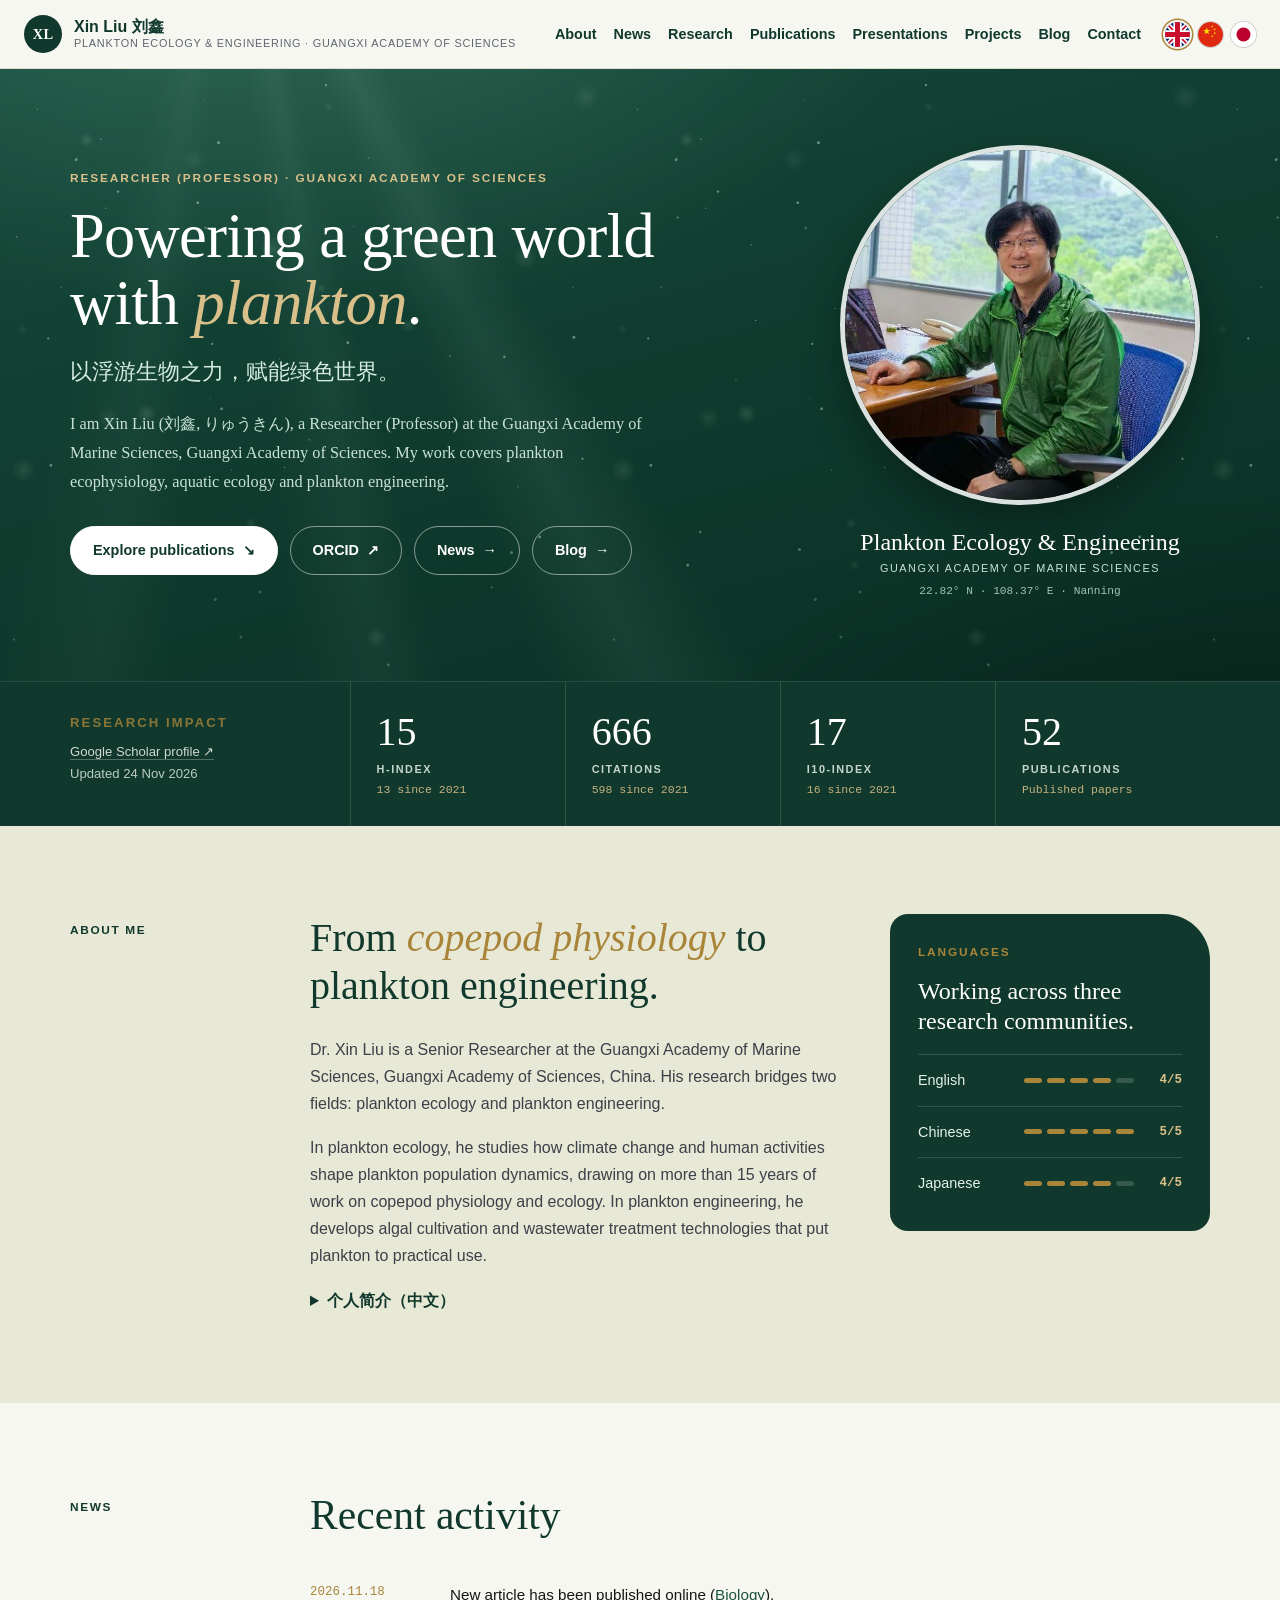
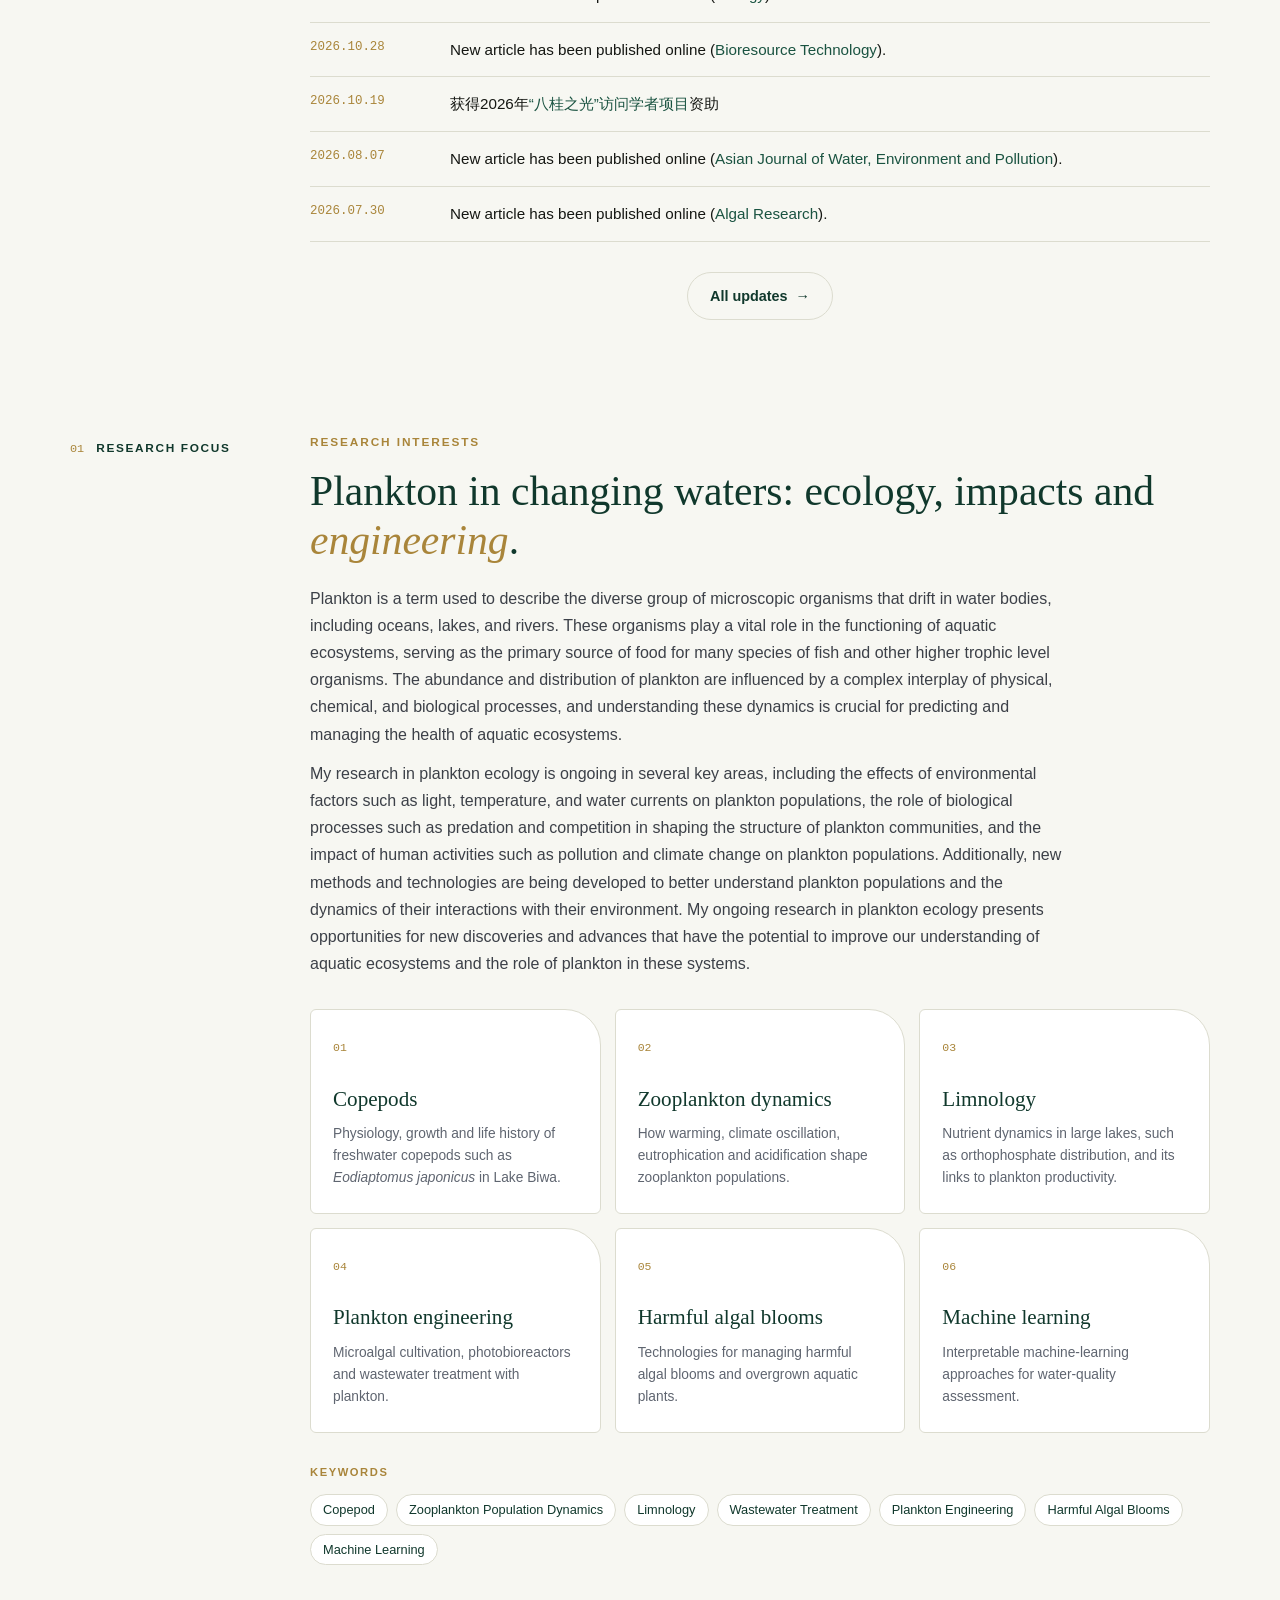
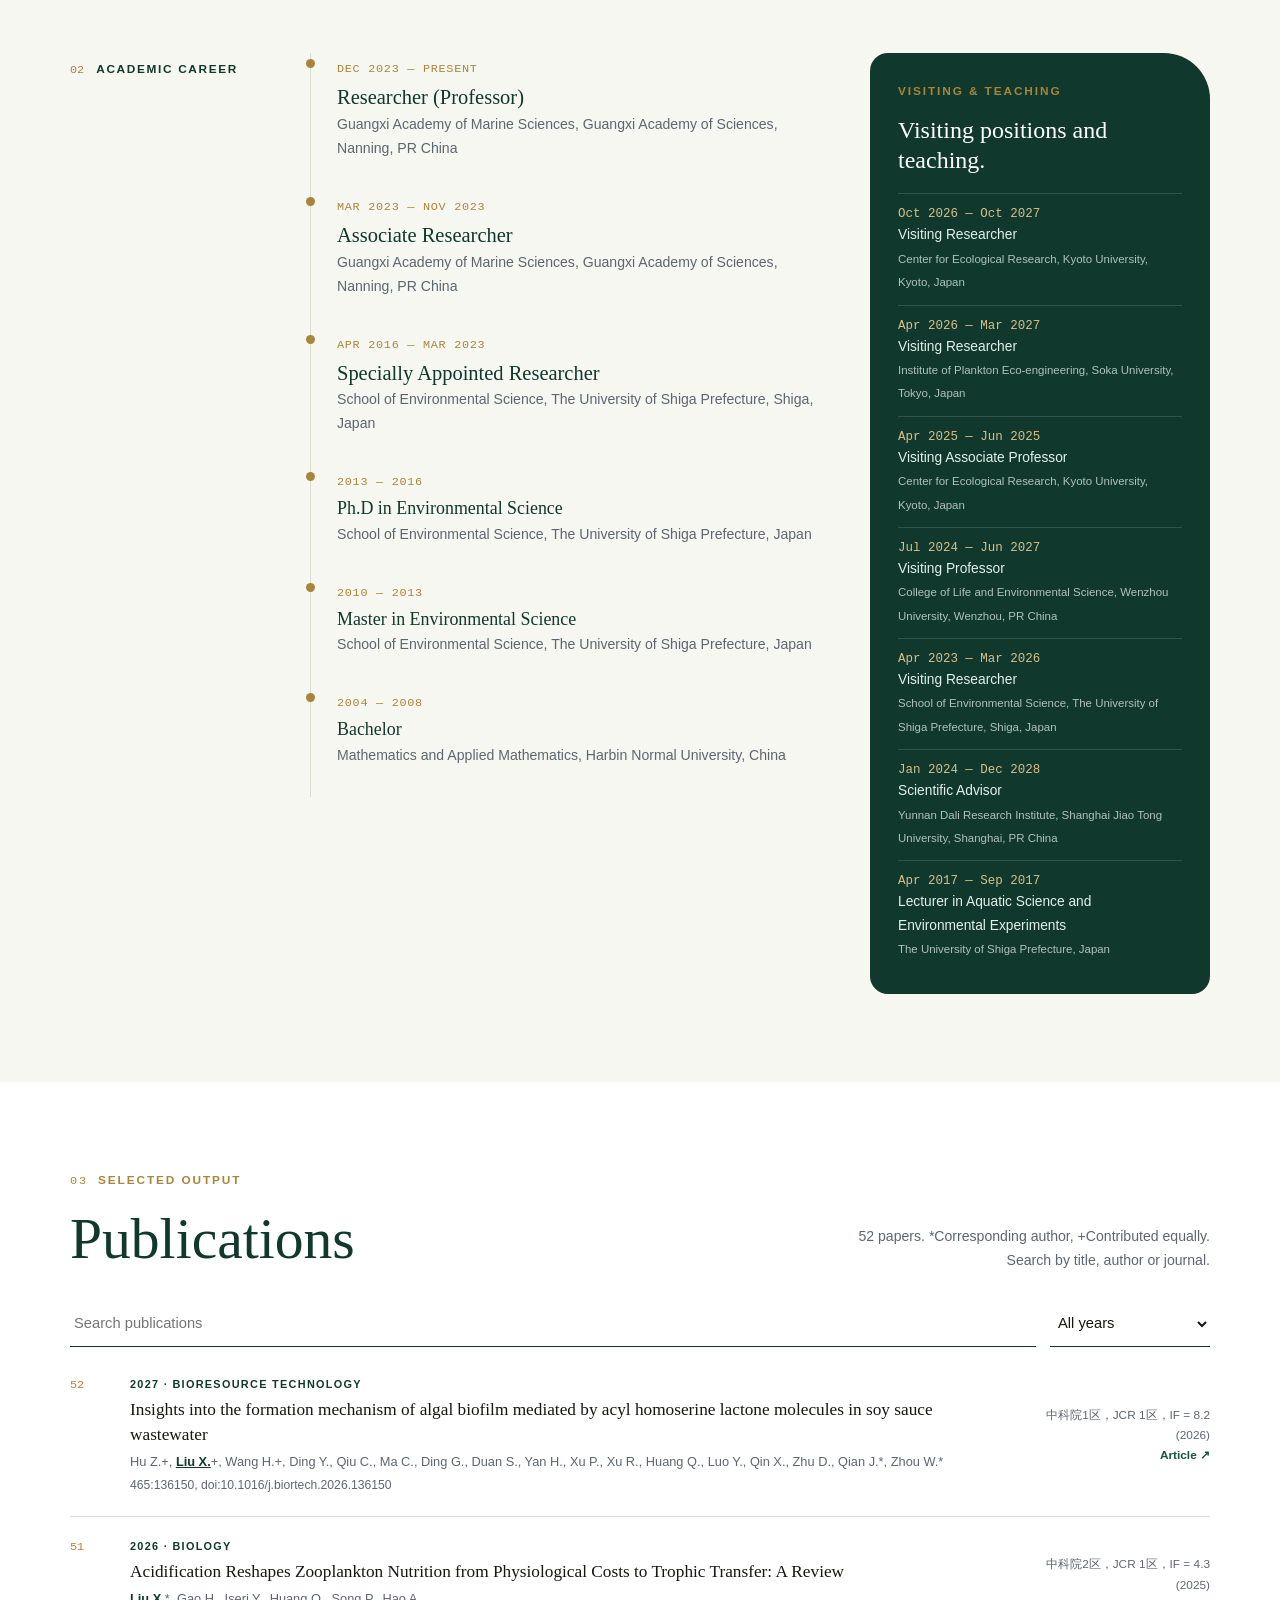
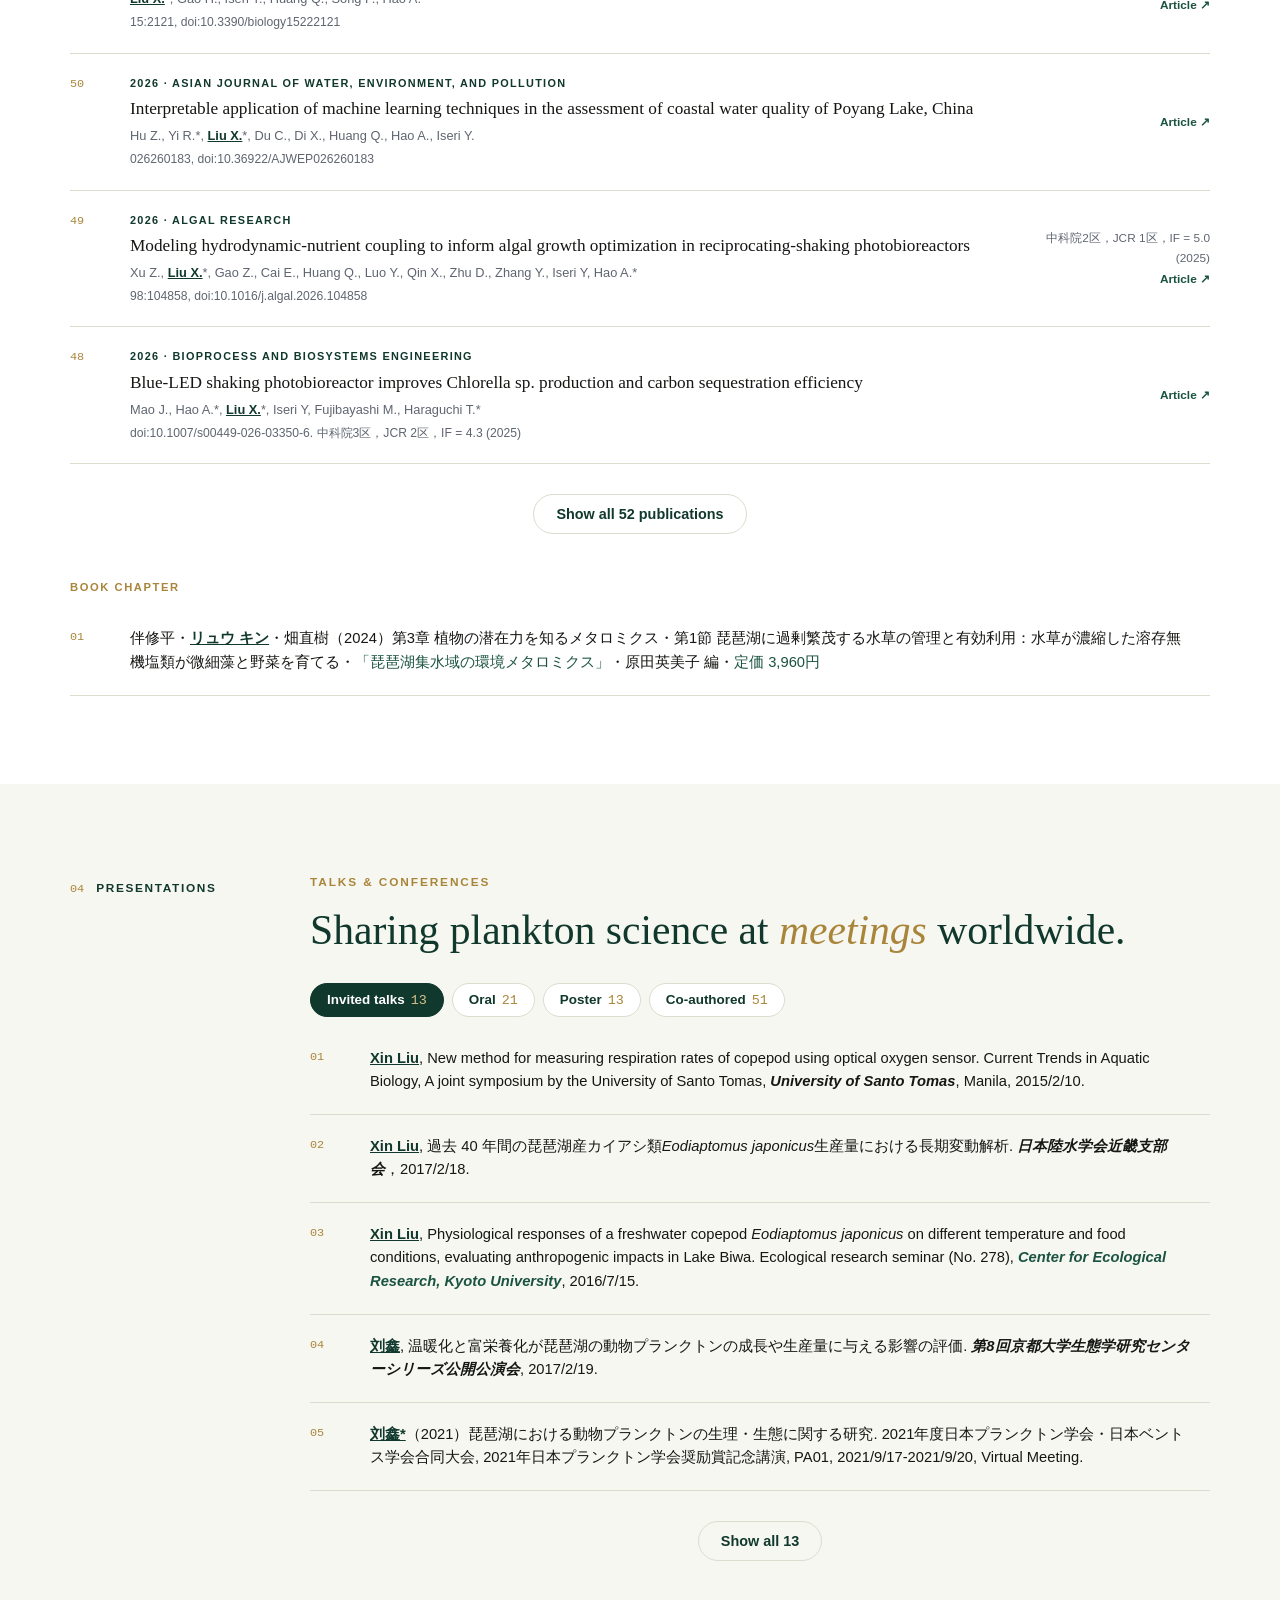
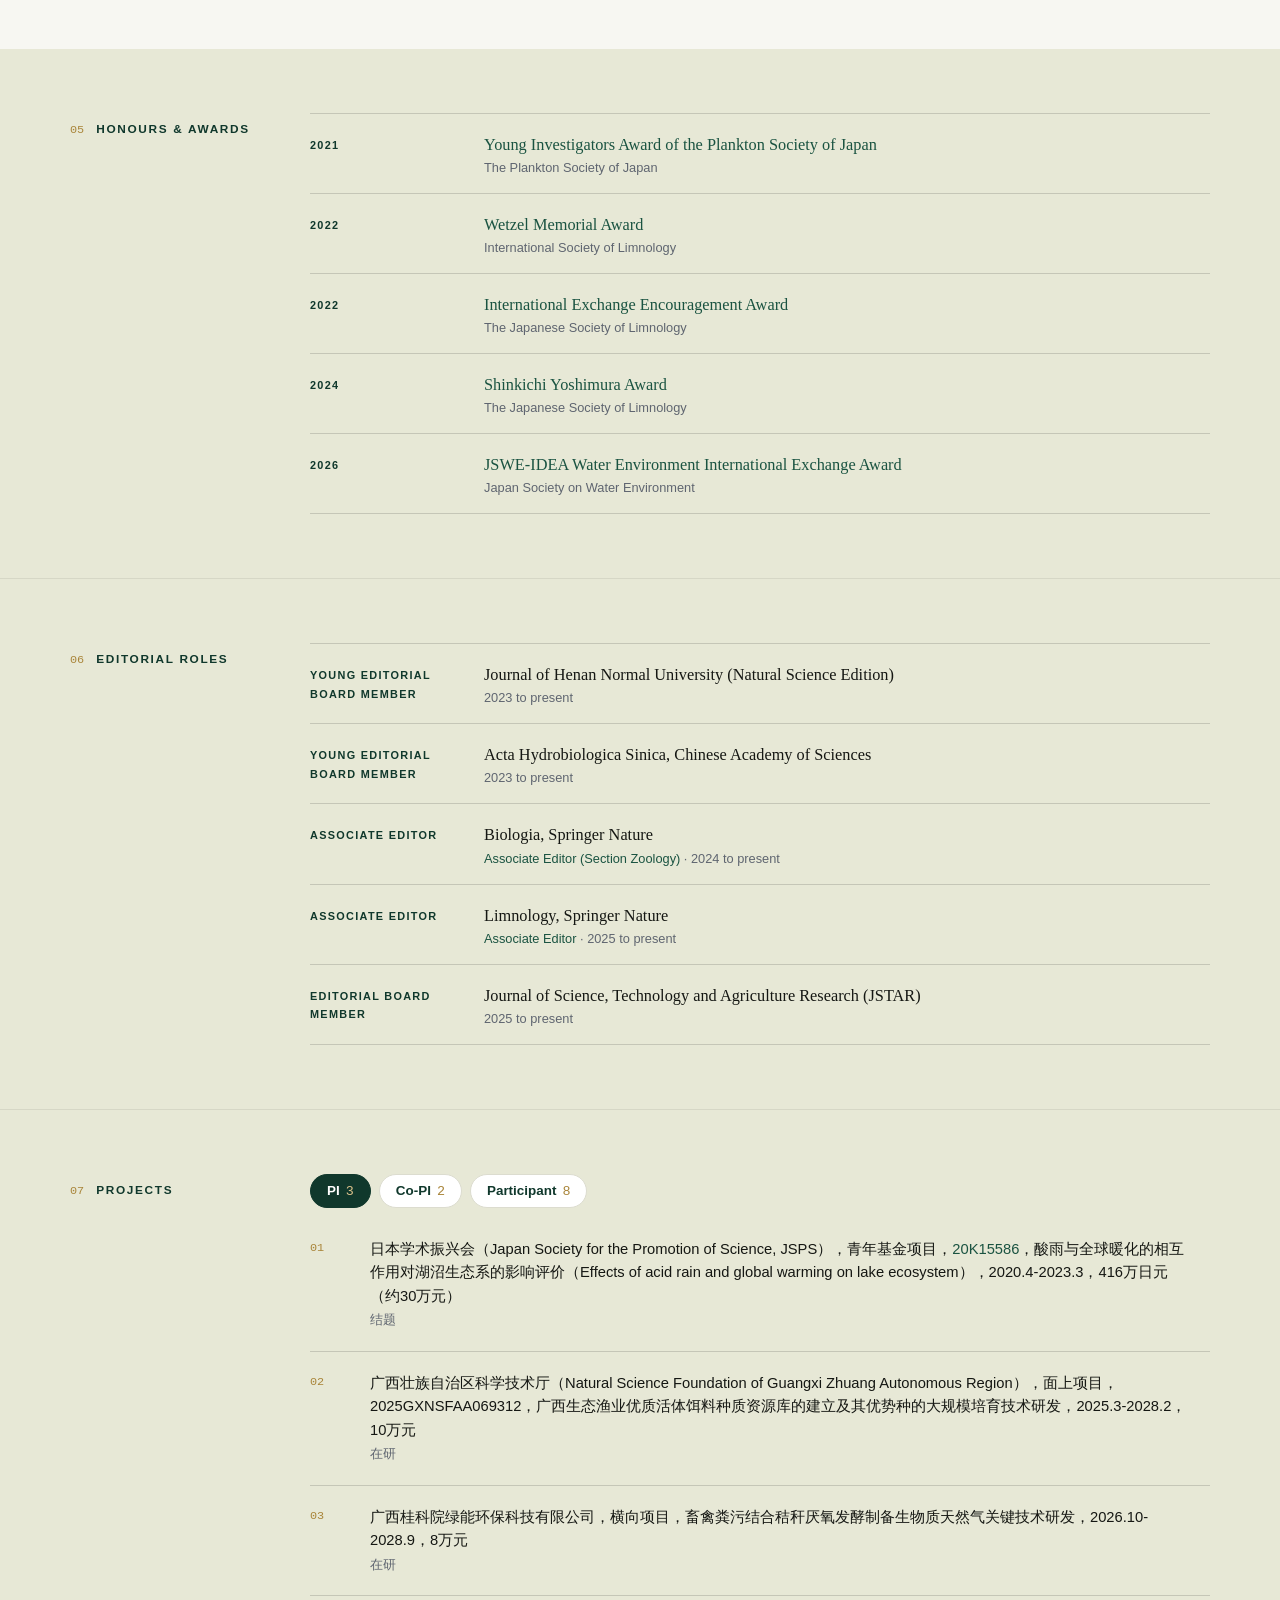
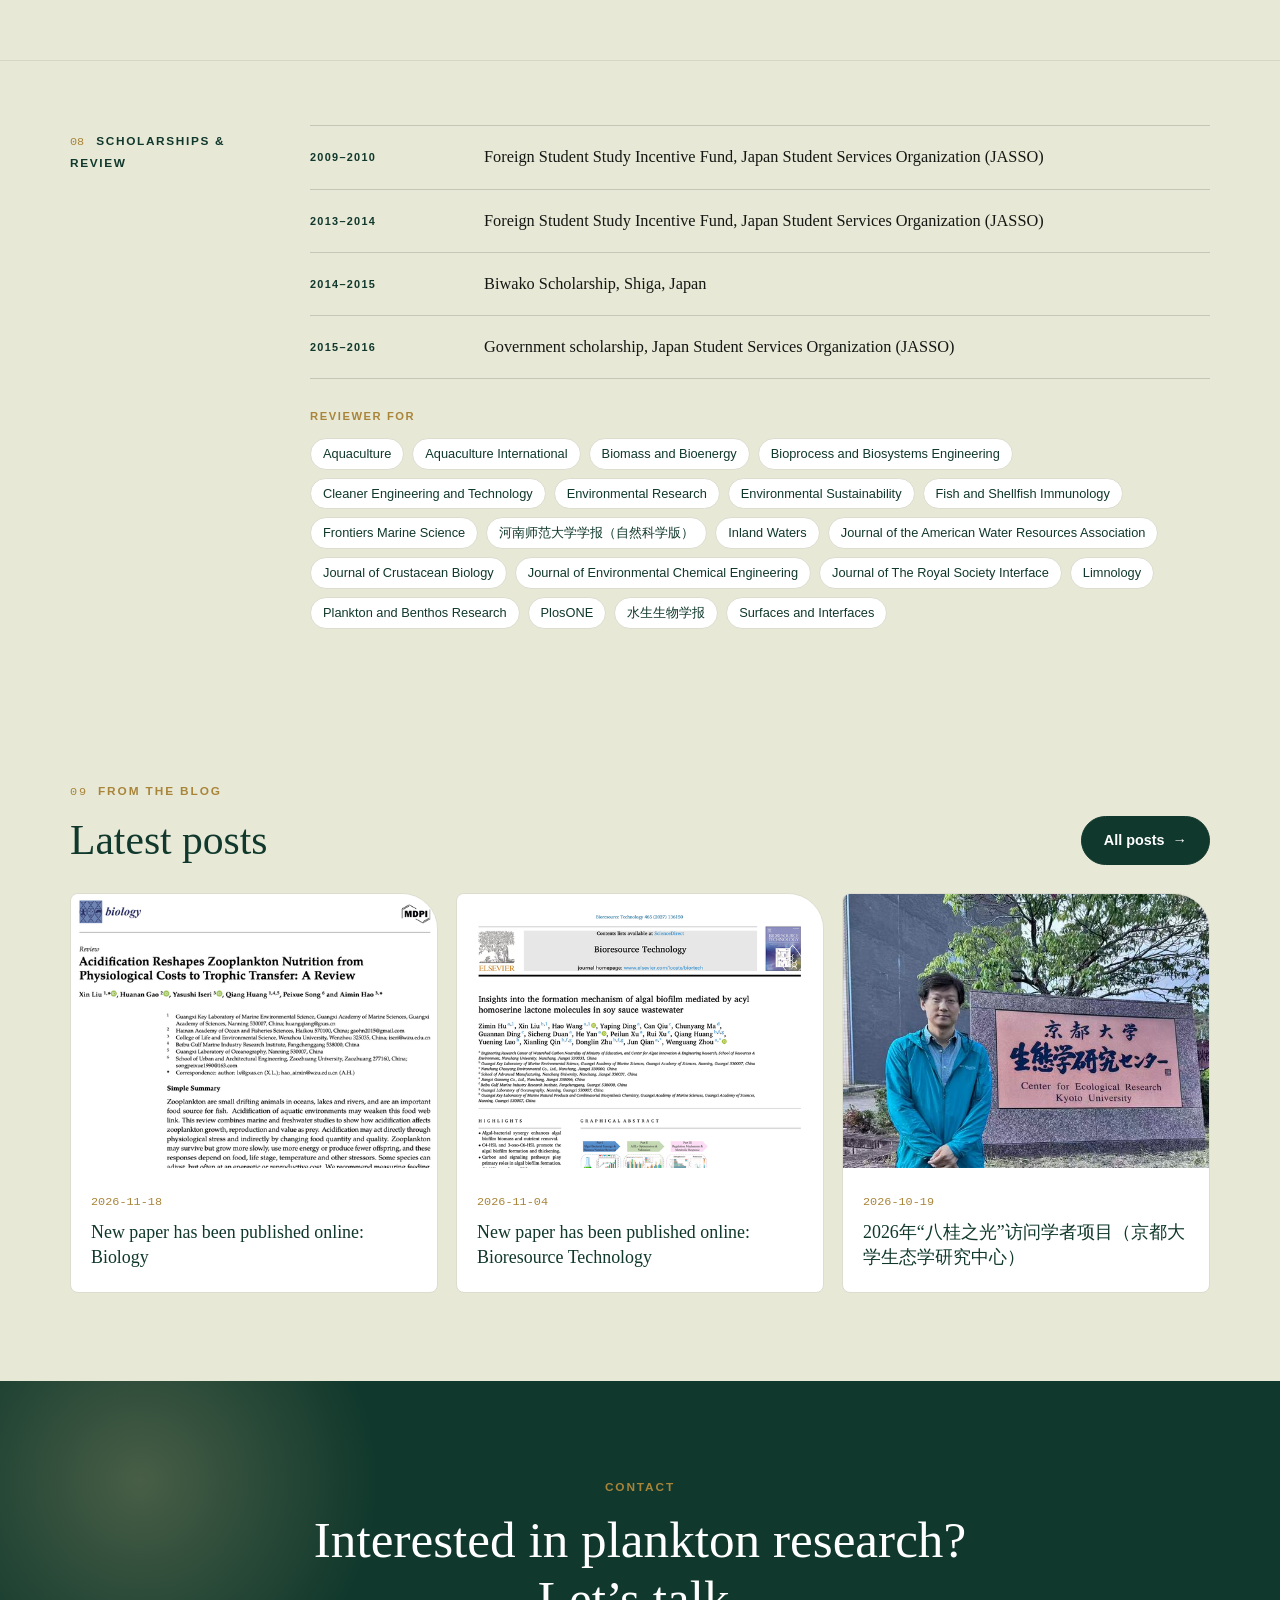
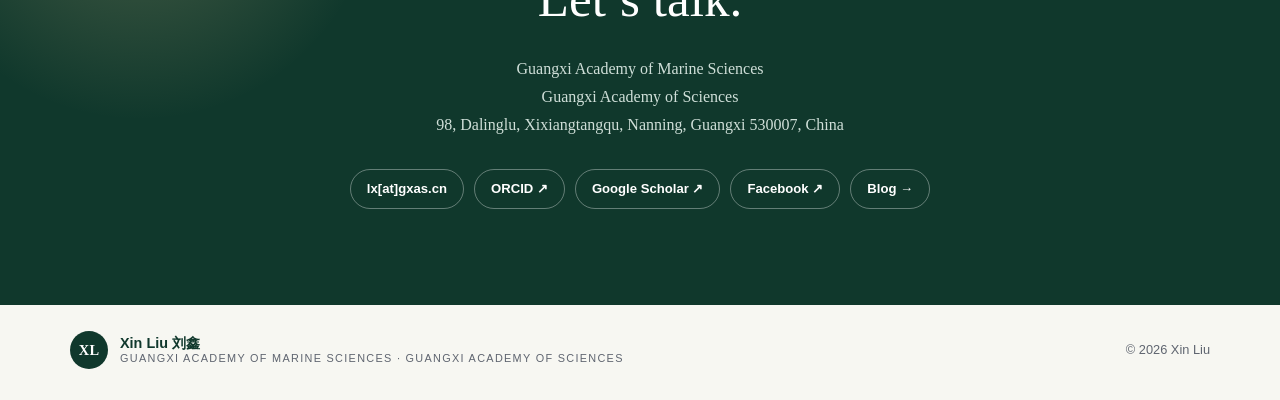
==== index.html @ 7f58c0bb "Chinese: 浮游生物生态与工程" ====
<!DOCTYPE html>

<html lang="en">
<head>
<meta charset="utf-8"/>
<meta content="width=device-width, initial-scale=1" name="viewport"/>
<title>Xin Liu 刘鑫 · Plankton Ecology &amp; Engineering</title>
<meta content="Xin Liu (刘鑫) — plankton ecology and engineering, Guangxi Academy of Marine Sciences, Guangxi Academy of Sciences." name="description"/>
<link href="assets/favicon.svg" rel="icon" type="image/svg+xml"/>
<link href="assets/style.css?v=i19" rel="stylesheet"/>
</head>
<body data-page="home">
<header class="site-header">
<div class="wrap bar">
<a class="brand" href="#top">
<span class="mono-badge">XL</span>
<span class="brand-text"><span class="brand-name">Xin Liu 刘鑫</span><span class="brand-sub" data-i18n="brand.sub">Plankton Ecology &amp; Engineering · Guangxi Academy of Sciences</span></span>
</a>
<button aria-controls="site-nav" aria-expanded="false" class="nav-toggle" data-i18n="ui.menu" type="button">Menu</button>
<nav aria-label="Main" class="site-nav" id="site-nav">
<a data-i18n="nav.about" href="#about">About</a>
<a data-i18n="nav.news" href="news.html">News</a>
<a data-i18n="nav.research" href="#research">Research</a>
<a data-i18n="nav.publications" href="#publications">Publications</a>
<a data-i18n="nav.presentations" href="#talks">Presentations</a>
<a data-i18n="nav.projects" href="#projects">Projects</a>
<a data-i18n="nav.blog" href="blog.html">Blog</a>
<a data-i18n="nav.contact" href="#contact">Contact</a>
</nav><div aria-label="Language" class="lang-switch" role="group"><button aria-label="English" aria-pressed="true" data-lang="en" title="English" type="button"><svg aria-hidden="true" focusable="false" viewbox="0 0 60 60"><rect fill="#012169" height="60" width="60"></rect><path d="M0 0L60 60M60 0L0 60" stroke="#fff" stroke-width="12"></path><path d="M0 0L60 60M60 0L0 60" stroke="#C8102E" stroke-width="4"></path><path d="M30 0V60M0 30H60" stroke="#fff" stroke-width="20"></path><path d="M30 0V60M0 30H60" stroke="#C8102E" stroke-width="12"></path></svg></button><button aria-label="中文" aria-pressed="false" data-lang="zh" title="中文" type="button"><svg aria-hidden="true" focusable="false" viewbox="0 0 30 30"><rect fill="#DE2910" height="30" width="30"></rect><g fill="#FFDE00"><polygon points="10.50,6.40 11.53,9.58 14.87,9.58 12.17,11.54 13.20,14.72 10.50,12.76 7.80,14.72 8.83,11.54 6.13,9.58 9.47,9.58"></polygon><polygon points="15.78,6.53 16.39,5.55 15.64,4.66 16.77,4.93 17.38,3.95 17.47,5.11 18.60,5.38 17.52,5.82 17.61,6.98 16.85,6.09"></polygon><polygon points="18.43,9.33 19.44,8.75 19.20,7.61 20.07,8.39 21.07,7.81 20.60,8.87 21.46,9.65 20.30,9.53 19.83,10.59 19.59,9.45"></polygon><polygon points="18.45,13.09 19.61,13.03 19.91,11.90 20.33,12.99 21.49,12.92 20.59,13.66 21.01,14.74 20.03,14.11 19.13,14.85 19.43,13.72"></polygon><polygon points="15.82,15.91 16.88,16.40 17.67,15.55 17.53,16.70 18.59,17.19 17.45,17.41 17.31,18.57 16.74,17.56 15.60,17.78 16.39,16.93"></polygon></g></svg></button><button aria-label="日本語" aria-pressed="false" data-lang="ja" title="日本語" type="button"><svg aria-hidden="true" focusable="false" viewbox="0 0 30 30"><rect fill="#fff" height="30" width="30"></rect><circle cx="15" cy="15" fill="#BC002D" r="8.4"></circle></svg></button></div>
</div>
</header>
<main>
<section class="hero" id="top">
<div class="wrap hero-grid">
<div>
<p class="eyebrow" data-i18n="hero.eyebrow">Researcher (Professor) · Guangxi Academy of Sciences</p>
<h1 data-i18n="hero.title">Powering a green world with <span class="hl">plankton</span>.</h1>
<p class="motto-zh" data-i18n="hero.motto">以浮游生物之力，赋能绿色世界。</p>
<p class="lead" data-i18n="hero.lead">I am Xin Liu (刘鑫, りゅうきん), a Researcher (Professor) at the Guangxi Academy of Marine Sciences, Guangxi Academy of Sciences. My work covers plankton ecophysiology, aquatic ecology and plankton engineering.</p>
<div class="actions">
<a class="btn" data-i18n="hero.btnPubs" href="#publications">Explore publications <span aria-hidden="true">↘</span></a>
<a class="btn btn-ghost" href="https://orcid.org/0000-0002-6660-4486" rel="noopener" target="_blank">ORCID <span aria-hidden="true">↗</span></a>
<a class="btn btn-ghost" data-i18n="hero.btnNews" href="news.html">News <span aria-hidden="true">→</span></a>
<a class="btn btn-ghost" data-i18n="hero.btnBlog" href="blog.html">Blog <span aria-hidden="true">→</span></a>
</div>
</div>
<figure class="portrait-wrap">
<img alt="Xin Liu" class="portrait" src="assets/img/portrait-2026.jpg"/>
<figcaption class="portrait-cap">
<span class="field" data-i18n="cap.field">Plankton Ecology &amp; Engineering</span>
<span class="org" data-i18n="cap.org">Guangxi Academy of Marine Sciences</span>
<span class="coords" data-i18n="cap.coords">22.82° N · 108.37° E · Nanning</span>
</figcaption>
</figure>
</div>
</section>
<section aria-label="Research impact" class="metrics">
<div class="wrap">
<div class="m-label"><p class="eyebrow" data-i18n="impact.label">Research impact</p><p><a data-i18n="impact.profile" href="https://scholar.google.com/citations?user=rmsd73IAAAAJ&amp;hl=en" rel="noopener" target="_blank">Google Scholar profile ↗</a><br/><span data-scholar="updated">Updated 24 Nov 2026</span></p></div>
<div class="m"><span class="num" data-scholar="h_index">15</span><span class="cap" data-i18n="impact.cap1">h-index</span><span class="since" data-scholar="h_index_since">13 since 2021</span></div>
<div class="m"><span class="num" data-scholar="citations">666</span><span class="cap" data-i18n="impact.cap2">Citations</span><span class="since" data-scholar="citations_since">598 since 2021</span></div>
<div class="m"><span class="num" data-scholar="i10_index">17</span><span class="cap" data-i18n="impact.cap3">i10-index</span><span class="since" data-scholar="i10_index_since">16 since 2021</span></div>
<div class="m"><span class="num">52</span><span class="cap" data-i18n="impact.cap4">Publications</span><span class="since" data-i18n="impact.pubsNote">Published papers</span></div>
</div>
</section>
<section class="section band" id="about">
<div class="wrap sec-grid">
<p class="sec-label" data-i18n="about.label">About me</p>
<div class="about-grid">
<div class="about-text">
<h2 data-i18n="about.title">From <span class="hl">copepod physiology</span> to plankton engineering.</h2>
<p data-i18n="about.bio1">Dr. Xin Liu is a Senior Researcher at the Guangxi Academy of Marine Sciences, Guangxi Academy of Sciences, China. His research bridges two fields: plankton ecology and plankton engineering.</p><p data-i18n="about.bio2">In plankton ecology, he studies how climate change and human activities shape plankton population dynamics, drawing on more than 15 years of work on copepod physiology and ecology. In plankton engineering, he develops algal cultivation and wastewater treatment technologies that put plankton to practical use.</p>
<details><summary data-i18n="about.more">个人简介（中文）</summary><div data-i18n="about.moreText"><p>刘鑫，博士（环境科学），广西科学院广西海洋科学院（广西红树林研究中心）研究员，温州大学客座教授，京都大学生态学研究中心访问学者，广西“八桂之光”学者（2026），中国科学院《水生生物学报》青年编委，《河南师范大学学报（自然科学版）》青年编委，Biologia编委，Limnology编委，日本水环境学会海外会员，日本文部省留学生奖励费获得者（国家级），日本文部省国费奖学金获得者（国家级），日本琵琶湖奖学金获得者（省级），日本滋贺华侨华人总会理事、驻广西首席代表。日本浮游生物学会青年学者贡献奖（Young Investigators Award of the Plankton Society of Japan）获得者（2021，首次授予外籍会员），日本陆水学会吉村奖（Shinkichi Yoshimura Award, The Japanese Society of Limnology）获得者（2024，首次授予中国籍会员），国际淡水学会（SIL）Wetzel Memorial Award获得者（2022），日本陆水学会国际交流奖励赏获得者（2022）。主要从事浮游生物生态生理、水生态学及浮游生物工学等研究。主持承担国内外的国家级和省级科研项目，包括日本学术振兴会（JSPS）青年基金项目（国家级），JSPS基础研究B子课题（国家级），海南省科学技术厅中日合作项目子课题（省级），广西科技厅面上项目等。日本科学技术振兴机构（JST）与日本国际协力机构（JICA）海外支援项目（SATREPS-EARTH）核心专家。</p></div></details>
</div>
<div class="about-side"><aside class="navy-card lang-card"><p class="eyebrow" data-i18n="lang.eyebrow">Languages</p><h3 data-i18n="lang.title">Working across three research communities.</h3><ul class="lv-list"><li><span data-i18n="lang.en">English</span><span aria-label="4 of 5" class="lv" role="img"><i class="on"></i><i class="on"></i><i class="on"></i><i class="on"></i><i></i></span><span class="score">4/5</span></li><li><span data-i18n="lang.zh">Chinese</span><span aria-label="5 of 5" class="lv" role="img"><i class="on"></i><i class="on"></i><i class="on"></i><i class="on"></i><i class="on"></i></span><span class="score">5/5</span></li><li><span data-i18n="lang.ja">Japanese</span><span aria-label="4 of 5" class="lv" role="img"><i class="on"></i><i class="on"></i><i class="on"></i><i class="on"></i><i></i></span><span class="score">4/5</span></li></ul></aside></div>
</div>
</div>
</section>
<section class="section" id="news">
<div class="wrap sec-grid">
<p class="sec-label" data-i18n="news.label">News</p>
<div>
<h2 class="sec-title" data-i18n="news.title">Recent activity</h2>
<ul class="news" id="news-list">
<li><time>2026.11.18</time><span>New article has been published online (<a href="https://www.mdpi.com/2079-7737/15/22/2121" rel="noopener" target="_blank">Biology</a>).</span></li>
<li><time>2026.10.28</time><span>New article has been published online (<a href="https://www.sciencedirect.com/science/article/abs/pii/S0960852426022327?via%3Dihub" rel="noopener" target="_blank">Bioresource Technology</a>).</span></li>
<li><time>2026.10.19</time><span>获得2026年<a href="blog.html#20268273694">“八桂之光”访问学者项目</a>资助</span></li>
<li><time>2026.08.07</time><span>New article has been published online (<a href="https://www.accscience.com/journal/AJWEP/articles/online_first/8419" rel="noopener" target="_blank">Asian Journal of Water, Environment and Pollution</a>).</span></li>
<li><time>2026.07.30</time><span>New article has been published online (<a href="https://www.sciencedirect.com/science/article/abs/pii/S2211926426003437?via%3Dihub" rel="noopener" target="_blank">Algal Research</a>).</span></li>


















































</ul>
<div class="more"><a class="btn btn-ghost" data-i18n="newst.all" href="news.html" rel="noopener" target="_blank">All updates <span aria-hidden="true">→</span></a></div>
</div>
</div>
</section>
<section class="section" id="research">
<div class="wrap sec-grid">
<p class="sec-label" data-i18n="research.label"><span class="n">01</span>Research focus</p>
<div>
<p class="eyebrow" data-i18n="research.eyebrow">Research interests</p>
<h2 class="sec-title" data-i18n="research.title">Plankton in changing waters: ecology, impacts and <span class="hl">engineering</span>.</h2>
<div class="sec-intro" data-i18n="research.intro"><p>Plankton is a term used to describe the diverse group of microscopic organisms that drift in water bodies, including oceans, lakes, and rivers. These organisms play a vital role in the functioning of aquatic ecosystems, serving as the primary source of food for many species of fish and other higher trophic level organisms. The abundance and distribution of plankton are influenced by a complex interplay of physical, chemical, and biological processes, and understanding these dynamics is crucial for predicting and managing the health of aquatic ecosystems.</p><p>My research in plankton ecology is ongoing in several key areas, including the effects of environmental factors such as light, temperature, and water currents on plankton populations, the role of biological processes such as predation and competition in shaping the structure of plankton communities, and the impact of human activities such as pollution and climate change on plankton populations. Additionally, new methods and technologies are being developed to better understand plankton populations and the dynamics of their interactions with their environment. My ongoing research in plankton ecology presents opportunities for new discoveries and advances that have the potential to improve our understanding of aquatic ecosystems and the role of plankton in these systems.</p></div>
<div class="cards">
<article class="rcard"><span class="k">01</span><h3 data-i18n="rc.1.t">Copepods</h3><p data-i18n="rc.1.d">Physiology, growth and life history of freshwater copepods such as <em>Eodiaptomus japonicus</em> in Lake Biwa.</p></article>
<article class="rcard"><span class="k">02</span><h3 data-i18n="rc.2.t">Zooplankton dynamics</h3><p data-i18n="rc.2.d">How warming, climate oscillation, eutrophication and acidification shape zooplankton populations.</p></article>
<article class="rcard"><span class="k">03</span><h3 data-i18n="rc.3.t">Limnology</h3><p data-i18n="rc.3.d">Nutrient dynamics in large lakes, such as orthophosphate distribution, and its links to plankton productivity.</p></article>
<article class="rcard"><span class="k">04</span><h3 data-i18n="rc.4.t">Plankton engineering</h3><p data-i18n="rc.4.d">Microalgal cultivation, photobioreactors and wastewater treatment with plankton.</p></article>
<article class="rcard"><span class="k">05</span><h3 data-i18n="rc.5.t">Harmful algal blooms</h3><p data-i18n="rc.5.d">Technologies for managing harmful algal blooms and overgrown aquatic plants.</p></article>
<article class="rcard"><span class="k">06</span><h3 data-i18n="rc.6.t">Machine learning</h3><p data-i18n="rc.6.d">Interpretable machine-learning approaches for water-quality assessment.</p></article>
</div>
<p class="sub-label kw-label" data-i18n="research.keywords">Keywords</p><ul class="chips chips-kw"><li data-i18n="kw.1">Copepod</li><li data-i18n="kw.2">Zooplankton Population Dynamics</li><li data-i18n="kw.3">Limnology</li><li data-i18n="kw.4">Wastewater Treatment</li><li data-i18n="kw.5">Plankton Engineering</li><li data-i18n="kw.6">Harmful Algal Blooms</li><li data-i18n="kw.7">Machine Learning</li></ul>
</div>
</div>
</section>
<section class="section" id="career" style="padding-top:0">
<div class="wrap sec-grid">
<p class="sec-label" data-i18n="career.label"><span class="n">02</span>Academic career</p>
<div class="career-grid">
<ol class="timeline"><li><span class="when" data-i18n="tl.1.when">Dec 2023 — present</span><h3 data-i18n="tl.1.role">Researcher (Professor)</h3><p data-i18n="tl.1.org">Guangxi Academy of Marine Sciences, Guangxi Academy of Sciences, Nanning, PR China</p></li><li><span class="when" data-i18n="tl.2.when">Mar 2023 — Nov 2023</span><h3 data-i18n="tl.2.role">Associate Researcher</h3><p data-i18n="tl.2.org">Guangxi Academy of Marine Sciences, Guangxi Academy of Sciences, Nanning, PR China</p></li><li><span class="when" data-i18n="tl.3.when">Apr 2016 — Mar 2023</span><h3 data-i18n="tl.3.role">Specially Appointed Researcher</h3><p data-i18n="tl.3.org">School of Environmental Science, The University of Shiga Prefecture, Shiga, Japan</p></li><li class="edu"><span class="when" data-i18n="tl.4.when">2013 — 2016</span><h3 data-i18n="tl.4.role">Ph.D in Environmental Science</h3><p data-i18n="tl.4.org">School of Environmental Science, The University of Shiga Prefecture, Japan</p></li><li class="edu"><span class="when" data-i18n="tl.5.when">2010 — 2013</span><h3 data-i18n="tl.5.role">Master in Environmental Science</h3><p data-i18n="tl.5.org">School of Environmental Science, The University of Shiga Prefecture, Japan</p></li><li class="edu"><span class="when" data-i18n="tl.6.when">2004 — 2008</span><h3 data-i18n="tl.6.role">Bachelor</h3><p data-i18n="tl.6.org">Mathematics and Applied Mathematics, Harbin Normal University, China</p></li></ol>
<aside class="navy-card">
<p class="eyebrow" data-i18n="career.cardEyebrow">Visiting &amp; teaching</p>
<h3 data-i18n="career.cardTitle">Visiting positions and teaching.</h3>
<ul class="stack"><li data-i18n="vis.1"><span class="yr">Oct 2026 — Oct 2027</span>Visiting Researcher<br/><small style="opacity:.75">Center for Ecological Research, Kyoto University, Kyoto, Japan</small></li><li data-i18n="vis.2"><span class="yr">Apr 2026 — Mar 2027</span>Visiting Researcher<br/><small style="opacity:.75">Institute of Plankton Eco-engineering, Soka University, Tokyo, Japan</small></li><li data-i18n="vis.3"><span class="yr">Apr 2025 — Jun 2025</span>Visiting Associate Professor<br/><small style="opacity:.75">Center for Ecological Research, Kyoto University, Kyoto, Japan</small></li><li data-i18n="vis.4"><span class="yr">Jul 2024 — Jun 2027</span>Visiting Professor<br/><small style="opacity:.75">College of Life and Environmental Science, Wenzhou University, Wenzhou, PR China</small></li><li data-i18n="vis.5"><span class="yr">Apr 2023 — Mar 2026</span>Visiting Researcher<br/><small style="opacity:.75">School of Environmental Science, The University of Shiga Prefecture, Shiga, Japan</small></li><li data-i18n="vis.6"><span class="yr">Jan 2024 — Dec 2028</span>Scientific Advisor<br/><small style="opacity:.75">Yunnan Dali Research Institute, Shanghai Jiao Tong University, Shanghai, PR China</small></li><li data-i18n="vis.7"><span class="yr">Apr 2017 — Sep 2017</span>Lecturer in Aquatic Science and Environmental Experiments<br/><small style="opacity:.75">The University of Shiga Prefecture,  Japan</small></li></ul>
</aside>
</div>
</div>
</section>
<section class="section" id="publications" style="background:var(--card)">
<div class="wrap">
<div class="sec-head">
<div><p class="eyebrow" data-i18n="pubs.eyebrow"><span style="font-family:var(--mono);font-weight:400;margin-right:10px">03</span>Selected output</p><h2 class="sec-title" data-i18n="pubs.title" style="font-size:clamp(2.4rem,5vw,3.6rem)">Publications</h2></div>
<p class="pubs-note" data-i18n="pubs.note"><span class="nowrap">52 papers. *Corresponding author, +Contributed equally.</span><br/>Search by title, author or journal.</p>
</div>
<div class="toolbar">
<input aria-label="Search publications" data-i18n-attr="placeholder:pubs.search" data-i18n-attr2="aria-label:pubs.search" id="pub-q" placeholder="Search publications" type="search"/>
<select aria-label="Filter by year" id="pub-year"><option data-i18n="pubs.allYears" value="">All years</option><option>2027</option><option>2026</option><option>2025</option><option>2024</option><option>2023</option><option>2022</option><option>2021</option><option>2020</option><option>2019</option><option>2018</option><option>2017</option><option>2015</option><option>2014</option></select>
</div>
<ol class="rows" id="pub-list">
<li class="row" data-year="2027"><span class="idx">52</span><div><p class="meta">2027 · Bioresource Technology</p><p class="title">Insights into the formation mechanism of algal biofilm mediated by acyl homoserine lactone molecules in soy sauce wastewater</p><p class="authors">Hu Z.+, <u><strong>Liu X.</strong></u>+, Wang H.+, Ding Y., Qiu C., Ma C., Ding G., Duan S., Yan H., Xu P., Xu R., Huang Q., Luo Y., Qin X., Zhu D., Qian J.*, Zhou W.*</p><p class="extra">465:136150, doi:10.1016/j.biortech.2026.136150</p></div><div class="side"><div>中科院1区，JCR 1区，IF = 8.2 (2026)</div><a data-i18n="pubs.article" href="https://www.sciencedirect.com/science/article/abs/pii/S0960852426022327?via%3Dihub" rel="noopener" target="_blank">Article ↗</a></div></li>
<li class="row" data-year="2026"><span class="idx">51</span><div><p class="meta">2026 · Biology</p><p class="title">Acidification Reshapes Zooplankton Nutrition from Physiological Costs to Trophic Transfer: A Review</p><p class="authors"><u><strong>Liu X.</strong></u>*, Gao H., Iseri Y., Huang Q., Song P., Hao A.</p><p class="extra">15:2121, doi:10.3390/biology15222121</p></div><div class="side"><div>中科院2区，JCR 1区，IF = 4.3 (2025)</div><a data-i18n="pubs.article" href="https://www.mdpi.com/2079-7737/15/22/2121" rel="noopener" target="_blank">Article ↗</a></div></li>
<li class="row" data-year="2026"><span class="idx">50</span><div><p class="meta">2026 · Asian Journal of Water, Environment, and Pollution</p><p class="title">Interpretable application of machine learning techniques in the assessment of coastal water quality of Poyang Lake, China</p><p class="authors">Hu Z., Yi R.*, <u><strong>Liu X.</strong></u>*, Du C., Di X., Huang Q., Hao A., Iseri Y.</p><p class="extra">026260183, doi:10.36922/AJWEP026260183</p></div><div class="side"><a data-i18n="pubs.article" href="https://accscience.com/journal/AJWEP/articles/online_first/8419" rel="noopener" target="_blank">Article ↗</a></div></li>
<li class="row" data-year="2026"><span class="idx">49</span><div><p class="meta">2026 · Algal Research</p><p class="title">Modeling hydrodynamic-nutrient coupling to inform algal growth optimization in reciprocating-shaking photobioreactors</p><p class="authors">Xu Z., <u><strong>Liu X.</strong></u>*, Gao Z., Cai E., Huang Q., Luo Y., Qin X., Zhu D., Zhang Y., Iseri Y, Hao A.*</p><p class="extra">98:104858, doi:10.1016/j.algal.2026.104858</p></div><div class="side"><div>中科院2区，JCR 1区，IF = 5.0 (2025)</div><a data-i18n="pubs.article" href="https://www.sciencedirect.com/science/article/abs/pii/S2211926426003437?via%3Dihub" rel="noopener" target="_blank">Article ↗</a></div></li>
<li class="row" data-year="2026"><span class="idx">48</span><div><p class="meta">2026 · Bioprocess and Biosystems Engineering</p><p class="title">Blue-LED shaking photobioreactor improves Chlorella sp. production and carbon sequestration efficiency</p><p class="authors">Mao J., Hao A.*, <u><strong>Liu X.</strong></u>*, Iseri Y, Fujibayashi M., Haraguchi T.*</p><p class="extra">doi:10.1007/s00449-026-03350-6. 中科院3区，JCR 2区，IF = 4.3 (2025)</p></div><div class="side"><a data-i18n="pubs.article" href="https://link.springer.com/article/10.1007/s00449-026-03350-6?utm_source=rct_congratemailt&amp;utm_medium=email&amp;utm_campaign=nonoa_20260512&amp;utm_content=10.1007%2Fs00449-026-03350-6" rel="noopener" target="_blank">Article ↗</a></div></li>
<li class="row" data-year="2026"><span class="idx">47</span><div><p class="meta">2026 · Asian Journal of Water, Environment, and Pollution</p><p class="title">Spatiotemporal Dynamics of Benthic Macrofaunal Assemblages and Environmental Drivers in the Nan’ou River Basin, China</p><p class="authors">Hao A., <u><strong>Liu X.</strong></u>*,  Chen K., Huang Q., Leo Y., Iseri Y., Kobayashi S., Sumi T., Haraguchi T.</p><p class="extra">23:026090050, doi:10.36922/AJWEP026090050</p></div><div class="side"><a data-i18n="pubs.article" href="https://accscience.com/journal/AJWEP/articles/online_first/7927" rel="noopener" target="_blank">Article ↗</a></div></li>
<li class="row" data-year="2026"><span class="idx">46</span><div><p class="meta">2026 · Pollution</p><p class="title">Heavy Metal Pollution and Ecological Risk Assessment of the Soil and Grass from Major Riverside Areas in Megacity Dhaka, Bangladesh</p><p class="authors">Roy A.+, Hossain M. S.+, Sarker P., <u><strong>Liu X.</strong></u>, Ahmed F. F., Shaibur M. R., Uddin M. K.*</p><p class="extra">12:751-768, doi:10.22059/poll.2026.398978.3034</p></div><div class="side"><a data-i18n="pubs.article" href="https://doi.org/10.22059/poll.2026.398978.3034" rel="noopener" target="_blank">Article ↗</a></div></li>
<li class="row" data-year="2026"><span class="idx">45</span><div><p class="meta">2026 · Water</p><p class="title">Impacts of extreme temperature and drought on water quality and phytoplankton biomass in Nanwan Reservoir (China)</p><p class="authors">Wu K., Hu Z., Tian Y.*, <u><strong>Liu X.</strong></u>*, Ju C., Su C., Ma Y., Gao H., Zhao L., Guo X.</p><p class="extra">8:411, doi:10.3390/w18030411</p></div><div class="side"><a data-i18n="pubs.article" href="https://www.mdpi.com/2073-4441/18/3/411" rel="noopener" target="_blank">Article ↗</a></div></li>
<li class="row" data-year="2026"><span class="idx">44</span><div><p class="meta">2026 · Environmental Chemistry and Ecotoxicology</p><p class="title">Bridging interspecific sensitivity gaps in Cladocera: A review of computational frameworks for ecological risk assessment</p><p class="authors">Ding R., Lu Y., Wei D., Wu Y., Chen Z., Liao Z., Gao H., <u><strong>Liu X.</strong></u>, Yan Z., Hu H.*</p><p class="extra">8:551-564, doi:10.1016/j.enceco.2025.11.040</p></div><div class="side"><a data-i18n="pubs.article" href="https://www.sciencedirect.com/science/article/pii/S2590182625002425?via%3Dihub" rel="noopener" target="_blank">Article ↗</a></div></li>
<li class="row" data-year="2025"><span class="idx">43</span><div><p class="meta">2025 · Separation and Purification Technology</p><p class="title">Optimization of the extraction, purification, and preservation conditions to enhance the stability of phycocyanin derived from <em>Arthrospira</em></p><p class="authors">Hu Z.+, <u><strong>Liu X.</strong></u>+, Xie L., Zhou W.*, Qian J.*</p><p class="extra">378:134791, doi:10.1016/j.seppur.2025.134791</p></div><div class="side"><div>中科院2区，JCR 1区，TOP期刊，IF = 9.1 (2025)</div><a data-i18n="pubs.article" href="https://www.sciencedirect.com/science/article/pii/S138358662503388X?via%3Dihub" rel="noopener" target="_blank">Article ↗</a></div></li>
<li class="row" data-year="2025"><span class="idx">42</span><div><p class="meta">2025 · Journal of Plankton Research</p><p class="title">Effects of acid stress on life history traits of <em>Eodiaptomus japonicus</em> (Copepoda: Calanoida) from Lake Biwa, Japan</p><p class="authors"><strong><u>Liu X.</u></strong>*+, Gao H.+, Iseri Y., Hao A.*, Zhao M., Ban S.</p><p class="extra">doi:10.1093/plankt/fbaf040. 中科院3区，JCR 2区，IF = 2.0 (2025)</p></div><div class="side"><a data-i18n="pubs.article" href="https://academic.oup.com/plankt/article-abstract/47/5/fbaf040/8238745" rel="noopener" target="_blank">Article ↗</a></div></li>
<li class="row" data-year="2025"><span class="idx">41</span><div><p class="meta">2025 · Methods and Protocols</p><p class="title">A simplified method for extracting the movement trajectories of small aquatic animals</p><p class="authors"><u><strong>Liu X.</strong></u>*+, Gao H.+, Hao A.*, Iseri Y.</p><p class="extra">8:67, doi:10.3390/mps8040067</p></div><div class="side"><a data-i18n="pubs.article" href="https://www.mdpi.com/2409-9279/8/4/67" rel="noopener" target="_blank">Article ↗</a></div></li>
<li class="row" data-year="2025"><span class="idx">40</span><div><p class="meta">2025 · Chemical Geology</p><p class="title">Phosphate oxygen isotope insights into the coupled distribution of phosphorus, iron, and manganese in lake sediments</p><p class="authors">Ishida T.*, Okuda N., Onodera S., Saito M., Tomozawa Y., <u><strong>Liu X.</strong></u>, Goto N., Osaka K., Maruo M., Tayasu I., Ban S.</p><p class="extra">683:122754, doi:10.1016/j.chemgeo.2025.122754</p></div><div class="side"><a data-i18n="pubs.article" href="https://www.sciencedirect.com/science/article/abs/pii/S0009254125001445" rel="noopener" target="_blank">Article ↗</a></div></li>
<li class="row" data-year="2025"><span class="idx">39</span><div><p class="meta">2025 · Inland Waters</p><p class="title">Spatiotemporal variations of orthophosphate in a large mesotrophic lake and implications for phytoplankton productivity</p><p class="authors"><u><strong>Liu X.</strong></u>*, Yi R., Ohashi M., Maruo M., Iseri Y., Hao A. Zhao M., Ban S.</p><p class="extra">doi:10.1080/20442041.2025.2449763</p></div><div class="side"><a data-i18n="pubs.article" href="https://www.tandfonline.com/doi/full/10.1080/20442041.2025.2449763" rel="noopener" target="_blank">Article ↗</a></div></li>
<li class="row" data-year="2025"><span class="idx">38</span><div><p class="meta">2025 · Water</p><p class="title">Allelopathic suppression of cyanobacterial blooms by the aquatic plant Vallisneria natans enhanced by red and blue LED light supplementation</p><p class="authors">Hao A., Sun Z.*, Shi X., Xia D., <u><strong>Liu X.</strong></u>*, Iseri Y.</p><p class="extra">17:131, doi:10.3390/w17010131</p></div><div class="side"><a data-i18n="pubs.article" href="https://www.mdpi.com/2073-4441/17/1/131" rel="noopener" target="_blank">Article ↗</a></div></li>
<li class="row" data-year="2025"><span class="idx">37</span><div><p class="meta">2025 · Harmful Algae</p><p class="title">Germination of phytoplankton resting cells in surface sediments collected from the tributary and littoral zones of Lake Taihu, China</p><p class="authors">Hao A., Iseri Y.*, Yan Z., <u><strong>Liu X.</strong></u>*, Zhao M.</p><p class="extra">142:102780, doi:10.1016/j.hal.2024.102780</p></div><div class="side"><div>中科院1区，JCR 1区，IF = 4.1 (2025)</div><a data-i18n="pubs.article" href="https://www.sciencedirect.com/science/article/abs/pii/S1568988324002130" rel="noopener" target="_blank">Article ↗</a></div></li>
<li class="row" data-year="2025"><span class="idx">36</span><div><p class="meta">2025 · Water Biology and Security</p><p class="title">Eggshell waste as a promising adsorbent for phosphorus recovery from wastewater: A review</p><p class="authors">Sarker P., <u><strong>Liu X.</strong></u>*, Rahaman M. S., Maruo M.</p><p class="extra">4:100319, doi:10.1016/j.watbs.2024.100319</p></div><div class="side"><a data-i18n="pubs.article" href="https://www.sciencedirect.com/science/article/pii/S277273512400091X#bib28" rel="noopener" target="_blank">Article ↗</a></div></li>
<li class="row" data-year="2024"><span class="idx">35</span><div><p class="meta">2024 · Water</p><p class="title">Morphological Characteristics and the Annual Population Dynamics of <em>Microcystis</em> (Cyanophyta) in Nanwan Reservoir (Xinyang, China)</p><p class="authors">Tian Y., Ju C., Wu K.*, <u><strong>Liu X.</strong></u>, Zhang H., Guan J., Ge Y., Zhao L., Su C., Yang T., Ma Y.</p><p class="extra">16:3569, doi:10.3390/w16243569</p></div><div class="side"><a data-i18n="pubs.article" href="https://www.mdpi.com/2073-4441/16/24/3569" rel="noopener" target="_blank">Article ↗</a></div></li>
<li class="row" data-year="2024"><span class="idx">34</span><div><p class="meta">2024 · Inland Waters</p><p class="title">Dietary lipid constraints of <em>Arthrospira platensis</em> for survival and growth of <em>Daphnia magna</em></p><p class="authors">Mezgebu A.*, <strong><u>Liu X.</u></strong>, Mingist M., Ban S.</p><p class="extra">doi:10.1080/20442041.2024.2418679</p></div><div class="side"><a data-i18n="pubs.article" href="https://www.tandfonline.com/doi/full/10.1080/20442041.2024.2418679" rel="noopener" target="_blank">Article ↗</a></div></li>
<li class="row" data-year="2024"><span class="idx">33</span><div><p class="meta">2024 · Freshwater Biology</p><p class="title">A sedimentary DNA perspective of the impact of environmental and food web changes on the microbial eukaryotic community of Lake Biwa</p><p class="authors">Capo E.*, Picard M., Nakane K., Kuwae M., Bertilsson S., Kagami M., <u><strong>Liu X.</strong></u>, Sakai Y., Tsugeki N.*</p><p class="extra">doi:10.1111/fwb.14326</p></div><div class="side"><div>中科院2区，JCR 1区</div><a data-i18n="pubs.article" href="https://onlinelibrary.wiley.com/doi/10.1111/fwb.14326" rel="noopener" target="_blank">Article ↗</a></div></li>
<li class="row" data-year="2024"><span class="idx">32</span><div><p class="meta">2024 · Diversity</p><p class="title">Elucidating the disrupted seasonal cycle of <em>Eodiaptomus japonicus</em> (Calanoida, Copepoda) in Lake Biwa: insights from an Individual-Based Model</p><p class="authors">Takahashi A., Ban S., <strong><u>Liu X.</u></strong>, Souissi S., Oda T., Dur G.*</p><p class="extra">16:309 (1-23), doi:10.3390/d16060309</p></div><div class="side"><a data-i18n="pubs.article" href="https://www.mdpi.com/1424-2818/16/6/309" rel="noopener" target="_blank">Article ↗</a></div></li>
<li class="row" data-year="2024"><span class="idx">31</span><div><p class="meta">2024 · Journal of Oceanology and Limnology</p><p class="title">Effects of pyraclostrobin on growth, oxidative stress, and gene expression in relation to stress and ATP-binding cassette transporters in <em>Tetrahymena thermophila</em></p><p class="authors">Liu Y., Zhang J.*, Xiao P., <strong><u>Liu X.</u></strong>, Ma Y., Zhang J., Zhang B.*</p><p class="extra">42:150-162, doi:10.1007/s00343-023-2378-0</p></div><div class="side"><a data-i18n="pubs.article" href="https://link.springer.com/article/10.1007/s00343-023-2378-0" rel="noopener" target="_blank">Article ↗</a></div></li>
<li class="row" data-year="2024"><span class="idx">30</span><div><p class="meta">2024 · Inland Waters</p><p class="title">Density-mediated metabolic rate in Daphnia magna interacted with temperature</p><p class="authors">Gao H., <strong><u>Liu X.</u>*</strong>, Ban S.</p><p class="extra">13:526-533, doi:10.1080/20442041.2024.2313388</p></div><div class="side"><a data-i18n="pubs.article" href="https://www.tandfonline.com/doi/abs/10.1080/20442041.2024.2313388" rel="noopener" target="_blank">Article ↗</a></div></li>
<li class="row" data-year="2023"><span class="idx">29</span><div><p class="meta">2023 · Biochemical Engineering Journal</p><p class="title">Enhancement of β-glucan production in two <em>Arthrospira</em> species cultivating in anaerobic digestion effluent of water hyacinth</p><p class="authors">Anny M. F. A., Tuhin T. R., <strong><u>Liu X.</u></strong>, Yoshiyama K., Akizuki S., Toda T., Ban S.*</p><p class="extra">203:109206, doi:10.1016/j.bej.2023.109206</p></div><div class="side"><a data-i18n="pubs.article" href="https://www.sciencedirect.com/science/article/abs/pii/S1369703X23004011" rel="noopener" target="_blank">Article ↗</a></div></li>
<li class="row" data-year="2023"><span class="idx">28</span><div><p class="meta">2023 · Aquaculture International</p><p class="title">Evaluating food quality of Arthrospira platensis for culturing <em>Daphnia magna</em></p><p class="authors">Mezgebu A.*, <strong><u>Liu X.</u></strong>, Mingist M., Ban S.</p><p class="extra">32:3533–3544, doi:10.1007/s10499-023-01336-9</p></div><div class="side"><a data-i18n="pubs.article" href="https://link.springer.com/article/10.1007/s10499-023-01336-9" rel="noopener" target="_blank">Article ↗</a></div></li>
<li class="row" data-year="2023"><span class="idx">27</span><div><p class="meta">2023 · Plankton &amp; Benthos Research</p><p class="title">Symbiotic bacterial communities of zooplankters from Lake Biwa, Japan</p><p class="authors">Tuhin T. R., Anny M. F. A., <strong><u>Liu X.</u></strong>, Hosoi-Tanabe S.*, Ban S.</p><p class="extra">18:167-177, doi:10.3800/pbr.18.167</p></div><div class="side"><a data-i18n="pubs.article" href="https://www.jstage.jst.go.jp/article/pbr/18/4/18_P180401/_article/-char/ja/" rel="noopener" target="_blank">Article ↗</a></div></li>
<li class="row" data-year="2023"><span class="idx">26</span><div><p class="meta">2023 · Environmental Research</p><p class="title">Thermally modified bamboo-eggshell adsorbent for phosphate recovery and its sustainable application as fertilizer</p><p class="authors">Sarker P., <strong><u>Liu X.</u></strong>, Hata N., Takeshita H., Miyamura H., Maruo M.*</p><p class="extra">231:115992, doi:10.1016/j.envres.2023.115992</p></div><div class="side"><a data-i18n="pubs.article" href="https://www.sciencedirect.com/science/article/abs/pii/S0013935123007843" rel="noopener" target="_blank">Article ↗</a></div></li>
<li class="row" data-year="2023"><span class="idx">25</span><div><p class="meta">2023 · Freshwater Biology</p><p class="title">Sedimentary DNA can reveal the past population dynamics pelagic copepod</p><p class="authors">Nakane K., <strong><u>Liu X.</u></strong>, Doi H., Dur G., Kuwae M., Ban S., Tsugeki N.*</p><p class="extra">68:1917-1928, doi:10.1111/fwb.14096</p></div><div class="side"><a data-i18n="pubs.article" href="https://onlinelibrary.wiley.com/doi/full/10.1111/fwb.14096" rel="noopener" target="_blank">Article ↗</a></div></li>
<li class="row" data-year="2022"><span class="idx">24</span><div><p class="meta">2022 · Journal of Plankton Research</p><p class="title">Mate-seeking behavior in the calanoid copepod <em>Eodiaptomus japonicus</em></p><p class="authors"><strong><u>Liu X.</u></strong>*, Nakamoto Y., Dur G., Ban S.</p><p class="extra">44:961-965, doi:10.1093/plankt/fbac052</p></div><div class="side"><a data-i18n="pubs.article" href="https://academic.oup.com/plankt/article-abstract/44/6/961/6702818" rel="noopener" target="_blank">Article ↗</a></div></li>
<li class="row" data-year="2022"><span class="idx">23</span><div><p class="meta">2022 · Kinzoku Materials Science &amp; Technology</p><p class="title">琵琶湖に過剰繁茂する水草の管理と有効利用：水草が濃縮した溶存無機塩類が微細藻と野菜を育てる</p><p class="authors">Ban S.*, <strong><u>Liu X.</u></strong>, Hata N.</p><p class="extra">92:88-96</p></div><div class="side"><a data-i18n="pubs.article" href="https://ndlsearch.ndl.go.jp/books/R000000004-I032247573" rel="noopener" target="_blank">Article ↗</a></div></li>
<li class="row" data-year="2022"><span class="idx">22</span><div><p class="meta">2022 · Journal of Great Lakes Research</p><p class="title">Disrupted seasonal cycle of the warm-adapted and main zooplankter of Lake Biwa, Japan</p><p class="authors">Dur G.*, <strong><u>Liu X.</u></strong>, Sakai Y., Hsieh C. H., Ban S., Souissi S.</p><p class="extra">48:1206-1218, doi:10.1016/j.jglr.2022.06.001</p></div><div class="side"><a data-i18n="pubs.article" href="https://www.sciencedirect.com/science/article/abs/pii/S0380133022001460" rel="noopener" target="_blank">Article ↗</a></div></li>
<li class="row" data-year="2022"><span class="idx">21</span><div><p class="meta">2022 · Inland Waters</p><p class="title">Effect of acute acidic stress on survival and metabolic activity of zooplankton from Lake Biwa, Japan</p><p class="authors">Gao H., <strong><u>Liu X.</u></strong>*, Ban S.</p><p class="extra">12:488-498, doi:10.1080/20442041.2022.2058861</p></div><div class="side"><a data-i18n="pubs.article" href="https://www.tandfonline.com/doi/abs/10.1080/20442041.2022.2058861" rel="noopener" target="_blank">Article ↗</a></div></li>
<li class="row" data-year="2022"><span class="idx">20</span><div><p class="meta">2022 · Nature Communications</p><p class="title">Causal networks of phytoplankton diversity and biomass are modulated by environmental context</p><p class="authors">Chang C., Miki T., Ye H., Souissi S., Adrian R., Anneville O., Agasild H., Ban S., Be’eri-Shlevin Y., Chiang Y., Feuchtmayr H., Gal G., Ichise S., Kagami M., Kumagai M., <strong><u>Liu X.</u></strong>, Matsuzaki S. S., Manca M. M., Nõges P., Piscia R., Rogora M., Shiah F., Thackeray S. J., Widdicombe C. E., Wu J., Zohary T., Hsieh C.*</p><p class="extra">13:1140, doi:10.1038/s41467-022-28761-3</p></div><div class="side"><a data-i18n="pubs.article" href="https://www.nature.com/articles/s41467-022-28761-3" rel="noopener" target="_blank">Article ↗</a></div></li>
<li class="row" data-year="2021"><span class="idx">19</span><div><p class="meta">2021 · Angewandte Chemie</p><p class="title">Trans single-stranded DNA cleavage via CRISPR/Cas14a1 activated by target RNA without destruction</p><p class="authors">Wei Y., Yang Z., Zong C., Wang B., Ge X., Tan X., <strong><u>Liu X.</u></strong>, Tao Z., Wang P., Ma C., Wan Y.*, Li J.*</p><p class="extra">133:24443-24449, doi:10.1002/anie.202110384</p></div><div class="side"><div>中科院1区，JCR 1区，TOP期刊</div><a data-i18n="pubs.article" href="https://onlinelibrary.wiley.com/doi/abs/10.1002/ange.202110384" rel="noopener" target="_blank">Article ↗</a></div></li>
<li class="row" data-year="2021"><span class="idx">18</span><div><p class="meta">2021 · Limnology and Oceanography</p><p class="title">Quasi-decadal periodicities in growth and production of the copepod <em>Eodiaptomus japonicus</em> in Lake Biwa, Japan, related to the Arctic Oscillation</p><p class="authors"><strong><u>Liu X.</u></strong>*, Dur G., Ban S., Sakai Y., Ohmae S., Morita T.</p><p class="extra">66:3783-3795, doi:10.1002/lno.11918</p></div><div class="side"><div>中科院1区，JCR 1区，TOP期刊</div><a data-i18n="pubs.article" href="https://aslopubs.onlinelibrary.wiley.com/doi/full/10.1002/lno.11918" rel="noopener" target="_blank">Article ↗</a></div></li>
<li class="row" data-year="2021"><span class="idx">17</span><div><p class="meta">2021 · Biochemical Engineering Journal</p><p class="title">Enhancement of algal growth by Mg2+ released from anaerobic digestion effluent of aquatic macrophytes through photolysis</p><p class="authors">Qian J., Shimotori K., <strong><u>Liu X.</u></strong>, Ban S.*, Akizuki S., Fujiwara M., Kodera T., Toda T., Imai A.</p><p class="extra">. 172:108065, doi:10.1016/j.bej.2021.108065</p></div><div class="side"><a data-i18n="pubs.article" href="https://www.sciencedirect.com/science/article/abs/pii/S1369703X21001418" rel="noopener" target="_blank">Article ↗</a></div></li>
<li class="row" data-year="2021"><span class="idx">16</span><div><p class="meta">2021 · Journal of Water and Environmental Issues</p><p class="title">Fertilizer Properties of Digestate from Anaerobic Co-digestion of Excessive Growing Submerged Macrophyte in the Southern Basin of Lake Biwa with Vegetable Waste from Farmers and Food Waste–Effect of Nitrifying Treatment of Digestate on Growth and Quality of Leaf Lettuce and Japanese Mustard Spinach Grown Hydroponically–</p><p class="authors">Hata N. *, Kanemoto R., <strong><u>Liu X.</u></strong>, Fujiwara M., Toda T., Ban S.</p><p class="extra">. 34:1-9, doi:10.6012/jwei.34.1</p></div><div class="side"><a data-i18n="pubs.article" href="https://www.jstage.jst.go.jp/article/jwei/34/1/34_1/_article/-char/ja/" rel="noopener" target="_blank">Article ↗</a></div></li>
<li class="row" data-year="2021"><span class="idx">15</span><div><p class="meta">2021 · Applied Sciences</p><p class="title">Effect of semi-continuous anaerobic digestion on the substrate solubilisation of lignin-rich steam-exploded Ludwigia grandiflora</p><p class="authors">Bhatia P.*, Fujiwara M., Salangsang M. C. D., Qian J., <strong><u>Liu X.</u></strong>, Ban S., Myojin M., Toda T.</p><p class="extra">. 11:4452. doi:10.3390/app11104452</p></div><div class="side"><a data-i18n="pubs.article" href="https://www.mdpi.com/2076-3417/11/10/4452" rel="noopener" target="_blank">Article ↗</a></div></li>
<li class="row" data-year="2020"><span class="idx">14</span><div><p class="meta">2020 · Aquaculture Research</p><p class="title">Are egg production and respiration of the marine pelagic copepod <em>Acartia steueri</em> influenced by crowding?</p><p class="authors">Takayama Y.*, Hirahara M., <strong><u>Liu X.</u></strong>, Ban S., Toda T.</p><p class="extra">51:3741-3750. doi:10.1111/are.14723</p></div><div class="side"><a data-i18n="pubs.article" href="https://onlinelibrary.wiley.com/doi/abs/10.1111/are.14723" rel="noopener" target="_blank">Article ↗</a></div></li>
<li class="row" data-year="2020"><span class="idx">13</span><div><p class="meta">2020 · Journal of Applied Phycology</p><p class="title">pH treatments in continuous cultivation to maximize microalgal production and nutrient removal from anaerobic digestion effluent of aquatic macrophytes</p><p class="authors">Qian J., <strong><u>Liu X.</u></strong>, Ban S.*, Fujiwara M., Kodera T., Akizuki S., Toda T.</p><p class="extra">32:3349-3362. doi:10.1007/s10811-020-02196-z</p></div><div class="side"><a data-i18n="pubs.article" href="https://link.springer.com/article/10.1007/s10811-020-02196-z" rel="noopener" target="_blank">Article ↗</a></div></li>
<li class="row" data-year="2020"><span class="idx">12</span><div><p class="meta">2020 · Journal of Plankton Research</p><p class="title">Size-mediated temperature effect on embryonic development in <em>Eodiaptomus japonicus</em> (Copepoda, Calanoida) in Lake Biwa, Japan</p><p class="authors"><strong><u>Liu X.</u></strong>*, Ban S.</p><p class="extra">42:779-782. doi:10.1093/plankt/fbaa045</p></div><div class="side"><a data-i18n="pubs.article" href="https://academic.oup.com/plankt/article/42/6/779/5923377" rel="noopener" target="_blank">Article ↗</a></div></li>
<li class="row" data-year="2020"><span class="idx">11</span><div><p class="meta">2020 · International Biodeterioration and Biodegradation</p><p class="title">. Conditions for continuous cultivation of <em>Chlorella sorokiniana</em> and nutrient removal from anaerobic digestion effluent of aquatic macrophytes</p><p class="authors"><strong><u>Liu X.</u></strong>*, Fujiwara M., Kodera T., Watanabe K., Akizuki S., Kishi M., Koyama M., Toda T., Ban S.</p><p class="extra">. 149:104923. doi:10.1016/j.ibiod.2020.104923</p></div><div class="side"><a data-i18n="pubs.article" href="https://www.sciencedirect.com/science/article/abs/pii/S0964830519312855" rel="noopener" target="_blank">Article ↗</a></div></li>
<li class="row" data-year="2020"><span class="idx">10</span><div><p class="meta">2020 · Inland Waters</p><p class="title">. Resting eggs of the perennial copepod <em>Eodiaptomus japonicus</em> in Lake Biwa (Japan)</p><p class="authors"><strong><u>Liu X.</u></strong>*, Ban S., Beyrend D., Dur G., Kuwae M., Makino W., Urabe J.</p><p class="extra">10:89-100. doi:10.1080/20442041.2019.1671766</p></div><div class="side"><a data-i18n="pubs.article" href="https://www.tandfonline.com/doi/abs/10.1080/20442041.2019.1671766" rel="noopener" target="_blank">Article ↗</a></div></li>
<li class="row" data-year="2020"><span class="idx">09</span><div><p class="meta">2020 · Limnology and Oceanography</p><p class="title">Planktivorous fish predation masks anthropogenic disturbances on decadal trends in zooplankton biomass and body size structure in Lake Biwa, Japan</p><p class="authors"><strong><u>Liu X.</u></strong>*, Dur G., Ban S., Sakai Y., Ohmae S., Morita T.</p><p class="extra">65:667-682. doi:10.1002/lno.11336</p></div><div class="side"><div>中科院1区，JCR 1区，TOP期刊</div><a data-i18n="pubs.article" href="https://aslopubs.onlinelibrary.wiley.com/doi/full/10.1002/lno.11336" rel="noopener" target="_blank">Article ↗</a></div></li>
<li class="row" data-year="2019"><span class="idx">08</span><div><p class="meta">2019 · Journal of Water and Environmental Issues</p><p class="title">Is anaerobic digestive effluent of excessive growing submerged macrophyte in the southern basin of Lake Biwa applicable for nutrients in hydroponics?</p><p class="authors">Hata, N.*, <strong><u>Liu X.</u></strong>, Taguchi, K., Kanemoto, R., Yoshida, G., Seyama, T., Toda, T., Ban, S.</p><p class="extra">. 32:65-74. doi:10.6012/jwei.32.65</p></div><div class="side"><a data-i18n="pubs.article" href="https://cir.nii.ac.jp/crid/1390846609799230976" rel="noopener" target="_blank">Article ↗</a></div></li>
<li class="row" data-year="2019"><span class="idx">07</span><div><p class="meta">2019 · Limnology</p><p class="title">Differences in dissolved phosphate in shallow-lake waters as determined by spectrophotometry and ion chromatography</p><p class="authors">Yi R., Song P., <strong><u>Liu X.</u></strong>, Maruo M., Ban S.*</p><p class="extra">21:329-339. doi:10.1007/s10201-019-00574-2</p></div><div class="side"><a data-i18n="pubs.article" href="https://link.springer.com/article/10.1007/s10201-019-00574-2" rel="noopener" target="_blank">Article ↗</a></div></li>
<li class="row" data-year="2018"><span class="idx">06</span><div><p class="meta">2018 · Limnology</p><p class="title">Fungal community structure at pelagic and littoral sites in Lake Biwa determined with high-throughput sequencing</p><p class="authors">Song P., Tanabe S., Yi R., Kagami M., <strong><u>Liu X.</u></strong>, Ban S.*</p><p class="extra">19: 241-251. doi:10.1007/s10201-017-0537-8</p></div><div class="side"><a data-i18n="pubs.article" href="https://link.springer.com/article/10.1007/s10201-017-0537-8" rel="noopener" target="_blank">Article ↗</a></div></li>
<li class="row" data-year="2018"><span class="idx">05</span><div><p class="meta">2018 · Plankton &amp; Benthos Research</p><p class="title">Effects of different algal diets and carbon supplies on larval development, growth and survival in the freshwater copepod <em>Mongolodiaptomus malaindosinensis</em> (Copepoda: Calanoida)</p><p class="authors">Boonmak P., <strong><u>Liu X.</u></strong>, Ban S., Sanoamuang L.*</p><p class="extra">13:1-10. doi:10.3800/pbr.13.163</p></div><div class="side"><a data-i18n="pubs.article" href="https://www.jstage.jst.go.jp/article/pbr/13/4/13_P130406/_article/-char/ja/" rel="noopener" target="_blank">Article ↗</a></div></li>
<li class="row" data-year="2018"><span class="idx">04</span><div><p class="meta">2018 · Limnological Study</p><p class="title">Effects of temperature and nutritional conditions on physiological responses of the freshwater copepod <em>Eodiaptomus japonicus</em> in Lake Biwa, (Japan)</p><p class="authors"><strong><u>Liu X.</u></strong>*, Ban S.</p><p class="extra">5:13-24</p></div><div class="side"><a data-i18n="pubs.article" href="https://limnology-wjpn.sakura.ne.jp/rikusui_kenkyu/pdf/5th/Rikusuikenkyu5_13.pdf" rel="noopener" target="_blank">Article ↗</a></div></li>
<li class="row" data-year="2017"><span class="idx">03</span><div><p class="meta">2017 · Journal of Plankton Research</p><p class="title">Effects of acclimatization on metabolic plasticity of <em>Eodiaptomus japonicus</em> (Copepoda: Calanoida) using an optical oxygen meter</p><p class="authors"><strong><u>Liu X.</u></strong>*, Ban S.</p><p class="extra">39:111-121. doi:10.1093/plankt/fbw084</p></div><div class="side"><a data-i18n="pubs.article" href="https://academic.oup.com/plankt/article/39/1/111/2625254" rel="noopener" target="_blank">Article ↗</a></div></li>
<li class="row" data-year="2015"><span class="idx">02</span><div><p class="meta">2015 · Freshwater Biology</p><p class="title">Combined effects of temperature and food concentration on growth and reproduction of <em>Eodiaptomus japonicus</em> (Copepoda: Calanoida) from Lake Biwa (Japan)</p><p class="authors"><strong><u>Liu X.</u></strong>*, Beyrend D., Dur G., Ban S.</p><p class="extra">60:2003-2018. doi:10.1111/fwb.12626</p></div><div class="side"><div>中科院1区，JCR 1区</div><a data-i18n="pubs.article" href="https://onlinelibrary.wiley.com/doi/abs/10.1111/fwb.12626" rel="noopener" target="_blank">Article ↗</a></div></li>
<li class="row" data-year="2014"><span class="idx">01</span><div><p class="meta">2014 · Limnology</p><p class="title">Effects of temperature on life history traits of <em>Eodiaptomus japonicus</em> (Copepoda: Calanoida) from Lake Biwa (Japan)</p><p class="authors"><strong><u>Liu X.</u></strong>, Beyrend-Dur D., Dur G., Ban S.*</p><p class="extra">15:85-97. doi:10.1007/s10201-013-0417-9</p></div><div class="side"><a data-i18n="pubs.article" href="https://link.springer.com/article/10.1007/s10201-013-0417-9" rel="noopener" target="_blank">Article ↗</a></div></li>
</ol>
<p class="empty" data-i18n="pubs.empty" hidden="" id="pub-empty">No publications match.</p>
<div class="more"><button class="btn btn-ghost" data-key="ui.showAllPubs" data-label="Show all 52 publications" id="pub-more" type="button">Show all 52 publications</button></div>
<p class="sub-label" data-i18n="pubs.book" style="margin-top:44px">Book chapter</p>
<ul class="rows"><li class="row"><span class="idx">01</span><div class="body">伴修平・<u><strong>リュウ キン</strong></u>・畑直樹（2024）第3章 植物の潜在力を知るメタロミクス・第1節 琵琶湖に過剰繁茂する水草の管理と有効利用：水草が濃縮した溶存無機塩類が微細藻と野菜を育てる・<a href="https://www.agne.co.jp/books-books/ISBN978-4-86707-018-5.html" rel="noopener" target="_blank">「琵琶湖集水域の環境メタロミクス」</a>・原田英美子 編・<a href="https://www.amazon.co.jp/琵琶湖集水域の環境メタロミクス-原田-英美子/dp/4867070181" rel="noopener" target="_blank">定価 3,960円</a></div><div class="side"></div></li></ul>
</div>
</section>
<section class="section" id="talks">
<div class="wrap sec-grid">
<p class="sec-label" data-i18n="talks.label"><span class="n">04</span>Presentations</p>
<div>
<p class="eyebrow" data-i18n="talks.eyebrow">Talks &amp; conferences</p>
<h2 class="sec-title" data-i18n="talks.title">Sharing plankton science at <span class="hl">meetings</span> worldwide.</h2>
<div aria-label="Presentation types" class="tabs" role="tablist"><button aria-controls="panel-invited" aria-selected="true" class="tab" id="tab-invited" role="tab" type="button"><span data-i18n="tab.invited">Invited talks</span><span class="c">13</span></button><button aria-controls="panel-oral" aria-selected="false" class="tab" id="tab-oral" role="tab" type="button"><span data-i18n="tab.oral">Oral</span><span class="c">21</span></button><button aria-controls="panel-poster" aria-selected="false" class="tab" id="tab-poster" role="tab" type="button"><span data-i18n="tab.poster">Poster</span><span class="c">13</span></button><button aria-controls="panel-coauthor" aria-selected="false" class="tab" id="tab-coauthor" role="tab" type="button"><span data-i18n="tab.coauthored">Co-authored</span><span class="c">51</span></button></div>
<div aria-labelledby="tab-invited" class="tab-panel" id="panel-invited" role="tabpanel">
<ol class="rows">
<li class="row"><span class="idx">01</span><div class="body"><strong><u>Xin Liu</u></strong>, New method for measuring respiration rates of copepod using optical oxygen sensor. Current Trends in Aquatic Biology, A joint symposium by the University of Santo Tomas, <em><strong>University of Santo Tomas</strong></em>, Manila, 2015/2/10.</div><div class="side"></div></li>
<li class="row"><span class="idx">02</span><div class="body"><u><strong>Xin Liu</strong></u>, 過去 40 年間の琵琶湖産カイアシ類<em>Eodiaptomus japonicus</em>生産量における長期変動解析. <em><strong>日本陸水学会近畿支部会</strong></em>，2017/2/18.</div><div class="side"></div></li>
<li class="row"><span class="idx">03</span><div class="body"><u><strong>Xin Liu</strong></u>, Physiological responses of a freshwater copepod <em>Eodiaptomus japonicus</em> on different temperature and food conditions, evaluating anthropogenic impacts in Lake Biwa. Ecological research seminar (No. 278), <em><strong><a href="https://www.ecology.kyoto-u.ac.jp/2016.html#ct6" rel="noopener" target="_blank">Center for Ecological Research, Kyoto University</a></strong></em>, 2016/7/15.</div><div class="side"></div></li>
<li class="row"><span class="idx">04</span><div class="body"><u><strong>刘鑫</strong></u>, 温暖化と富栄養化が琵琶湖の動物プランクトンの成長や生産量に与える影響の評価. <em><strong>第8回</strong></em><em><strong>京都大学生態学研究センターシリーズ公開公演会</strong></em>, 2017/2/19.</div><div class="side"></div></li>
<li class="row"><span class="idx">05</span><div class="body"><strong><u>刘鑫*</u></strong>（2021）琵琶湖における動物プランクトンの生理・生態に関する研究. 2021年度日本プランクトン学会・日本ベントス学会合同大会, 2021年日本プランクトン学会奨励賞記念講演, PA01, 2021/9/17-2021/9/20, Virtual Meeting.</div><div class="side"></div></li>
<li class="row"><span class="idx">06</span><div class="body"><u><strong>Xin Liu</strong></u>, Impact of large-scale climate events and human activities on copepod dynamics. <em><strong>15th annual convention with the theme EcoEvoDevo: Development in Context</strong></em>, The Philippine Society for Developmental Biology (PSDB), 2023/11/23.</div><div class="side"></div></li>
<li class="row"><span class="idx">07</span><div class="body"><u><strong>Xin Liu</strong></u>, Zooplankton Dynamics in a Changing Climate: Impact of Global warming, Climate oscillation, Eutrophication, and Acidification. <strong><em>Laboratory of Restoration Ecology, Graduate School of Science and Engineering, Soka University</em></strong>. 2024/01/19.</div><div class="side"></div></li>
<li class="row"><span class="idx">08</span><div class="body"><u><strong>Xin Liu</strong></u>, Climate Change and Environmental Pollution: Impact of large-scale climate events and human activities on zooplankton population dynamics. <em><strong>1st </strong></em><em><strong>International Seminar on Climate Change and Environmental Sustainability (ISCCES)</strong></em><strong><em><em><strong>, Session 5, </strong></em></em></strong><em><strong>Noakhali Science and Technology University</strong></em>. 2024/04/30.</div><div class="side"></div></li>
<li class="row"><span class="idx">09</span><div class="body"><u><strong>Xin Liu</strong></u>, Quasi-decadal periodicities in copepod growth and production in Lake Biwa, Japan, related to the Arctic Oscillation, 温州大学生命与环境科学学院办学40周年庆祝大会暨2024年水生态环境治理与湿地保护国际高端论坛<strong><em><em><strong>, 温州大学</strong></em></em></strong>. 2024/11/23-11/24.</div><div class="side"></div></li>
<li class="row"><span class="idx">10</span><div class="body"><u><strong>Xin Liu</strong></u>, Disturbance of lake productivity due to anthropogenic activities and the mitigation of impacts through plankton engineering for sustainable solutions, <em><strong><a href="https://www.ecology.kyoto-u.ac.jp/seminar.html#ct101" rel="noopener" target="_blank">Center for Ecological Research, Kyoto University</a></strong></em>. 2025/2/18.</div><div class="side"></div></li>
<li class="row"><span class="idx">11</span><div class="body"><u><strong>Xin Liu</strong></u>, Plankton engineering: sustainable solutions for overgrown macrophytes and harmful algal blooms, <em><strong><a href="https://www.ecology.kyoto-u.ac.jp/seminar.html#ct106" rel="noopener" target="_blank">Center for Ecological Research, Kyoto University</a></strong></em>. 2025/5/16.</div><div class="side"></div></li>
<li class="row"><span class="idx">12</span><div class="body"><u><strong>Xin Liu</strong></u>, Innovative Technologies for Managing Harmful Algal Blooms. <strong><em>Laboratory of Restoration Ecology, Graduate School of Science and Engineering, Soka University</em></strong>. 2025/06/16.</div><div class="side"></div></li>
<li class="row"><span class="idx">13</span><div class="body"><u><strong>Xin Liu</strong></u>, Spatiotemporal dynamics of orthophosphate in a large temperate lake: role of horizontal transport and implications for phytoplankton productivity. <em><strong>2025 International High-level Forum on Aquatic Eco-Environment Treatment and Wetland Protection (WYSS2025), </strong></em>2025水生态环境治理与湿地保护国际高端论坛，分论坛二：生物资源保护与利用专场，温州大学岩松堂白鹿厅，<em><strong>Wenzhou University</strong></em>. 2025/11/22.</div><div class="side"></div></li>
</ol>
<div class="more"><button class="btn btn-ghost" data-key="ui.showAll" data-label="Show all 13" type="button">Show all 13</button></div>
</div>
<div aria-labelledby="tab-oral" class="tab-panel" hidden="" id="panel-oral" role="tabpanel">
<p data-i18n="talks.presenter" style="margin:6px 0 0;font-size:.82rem;color:var(--muted)">*presenter</p>
<ol class="rows">
<li class="row"><span class="idx">01</span><div class="body"><strong><u>Liu X.*</u></strong>, Beyrend-Dur D., Dur G., Ban S. (2012) Effect of temperature on the development of <em>Eodiaptomus japonicus </em>(Copepoda: Calanoida) in Lake Biwa. ASLO 2012 summer meeting, SS-67, 2012/7/8-2012/7/13, Otsu, Japan (<strong>Oral</strong>).</div><div class="side"></div></li>
<li class="row"><span class="idx">02</span><div class="body"><strong><u>刘鑫*</u></strong>・Beyrend-Dur D.・Dur G.・伴修平（2013）琵琶湖のカイアシ類<em>Eodiaptomus japonicus</em>の生活史特性に与える水温の影響. 第78回日本陸水学会, 3C05, 2013/9/10-2013/9/13, 大津 (<strong>Oral</strong>).</div><div class="side"></div></li>
<li class="row"><span class="idx">03</span><div class="body"><strong><u>Liu X.*</u></strong>, Beyrend D., Dur G., Ban S. (2015) Temperature-mediated food effects on somatic and population growth rates in temperate freshwater copepod <em>Eodiaptomus japonicus.</em> ASLO 2015 Aquatic Science Meeting, Session 140, 2015/2/23-2015/2/27, Granada, Spain (<strong>Oral</strong>).</div><div class="side"></div></li>
<li class="row"><span class="idx">04</span><div class="body"><strong><u>刘鑫*</u></strong>・伴修平（2015）淡水産カイアシ類における呼吸速度の温度関数に対する長期馴化の効果. 第80回日本陸水学会, 2A22, 2015/9/26-2015/9/29, 函館 (<strong>Oral</strong>).</div><div class="side"></div></li>
<li class="row"><span class="idx">05</span><div class="body"><strong><u>刘鑫*</u></strong>・Gaël Dur・土井絵美・酒井陽一郎・大前信輔・森田尚・伴修平（2016）過去40年間の琵琶湖産カイアシ類<em>Eodiaptomus japonicus</em>生産量における長期変動解析. 第81回日本陸水学会, 1A17, 2016/11/3-2016/11/6, 那覇 (<strong>Oral</strong>).</div><div class="side"></div></li>
<li class="row"><span class="idx">06</span><div class="body"><strong><u>Liu X.*</u></strong>, Dur G., Doi E., Sakai Y., Oomae S., Morita T., Ban S. (2017) Annual variation of food condition and production in <em>Eodiaptomus japonicus</em> during the last four decades in Lake Biwa (Japan). 13th International Conference on Copepoda, Oral session I: Climate change 14, 2017/7/16-2017/7/21, Los Angeles, USA (<strong>Oral</strong>).</div><div class="side"></div></li>
<li class="row"><span class="idx">07</span><div class="body"><strong><u>刘鑫*</u></strong>・Gaël Dur・土井絵美・酒井陽一郎・大前信輔・森田尚・伴修平（2017）琵琶湖における<em>Eodiaptomus japonicus</em>生産量の長期変動解析. 2017年度日本プランクトン学会ベントス学会合同大会, PO32, 2017/9/3-2017/9/5, 彦根 (<strong>Oral</strong>).</div><div class="side"></div></li>
<li class="row"><span class="idx">08</span><div class="body"><strong><u>Liu X.*</u></strong>, Fujiwara M., Kodera T., Watanabe K., Akizuki S., Kishi M., Koyama M., Toda T., Ban S. (2018) Conditions for continuous cultivation of <em>Chlorella sorokiniana</em> for harvesting algal biomass and nutrient removal from anaerobic digestion effluent of macrophytes and food waste. 34th SIL, 09-O, 2018/8/19-2018/8/24, Nanjing, China (<strong>Oral</strong>).</div><div class="side"></div></li>
<li class="row"><span class="idx">09</span><div class="body"><strong><u>刘鑫*</u></strong>・易容・丸尾雅啓・伴修平（2018）琵琶湖北湖における正リン酸の時空間分布. 第83回日本陸水学会, 4A11, 2018/10/5-2018/10/8, 岡山 (<strong>Oral</strong>).</div><div class="side"></div></li>
<li class="row"><span class="idx">10</span><div class="body"><strong><u>刘鑫*</u></strong>・伴修平（2019）琵琶湖の動物プランクトンにおける成長速度と水温、餌条件、個体数密度の関係. 2019年度日本ベントス学会日本プランクトン学会合同大会, PO17, 2019/9/19-2019/9/20, 静岡 (<strong>Oral</strong>).</div><div class="side"></div></li>
<li class="row"><span class="idx">11</span><div class="body"><strong><u>刘鑫*</u></strong>・易容・丸尾雅啓・伴修平（2019）琵琶湖北湖における正リン酸濃度と植物プランクトン成長の関係. 第84回日本陸水学会, 4B-11, 2019/9/27-2019/9/30, 金沢 (<strong>Oral</strong>).</div><div class="side"></div></li>
<li class="row"><span class="idx">12</span><div class="body"><strong><u>刘鑫*</u></strong>・Gaël Dur・土井絵美・酒井陽一郎・大前信輔・森田尚・伴修平（2020）琵琶湖における<em>Eodiaptomus japonicus</em>の成長および生産量の準10年周期：北極振動との関連. 2020年度日本プランクトン学会・日本ベントス学会合同大会, P23, 2020/9/18-2020/9/20, On-line Meeting (<strong>Oral</strong>).</div><div class="side"></div></li>
<li class="row"><span class="idx">13</span><div class="body"><strong><u>刘鑫*</u></strong>・易容・丸尾雅啓・伴修平（2021）イオンクロマトグラフィーを用いた正リン酸のナノモル測定と琵琶湖北湖における時空間分布. 第85回日本陸水学会, O-B25, 2021/9/20-2021/9/22, Tokyo, Virtual Meeting (<strong>Oral</strong>).</div><div class="side"></div></li>
<li class="row"><span class="idx">14</span><div class="body">Kodama Y., <strong><u>Liu X.*</u></strong>, Anny M., Ban S. (2022) <em>Arthrospira platensis</em> as food for culturing crustacean zooplankton. 13th IWA Specialist Conference on Wastewater Ponds and Algal Technologies, Session H, 2022/7/3-2022/7/6, Melbourne, Australia (<strong>Oral</strong>).</div><div class="side"></div></li>
<li class="row"><span class="idx">15</span><div class="body"><strong><u>Liu X.*</u></strong>, Ban S. (2022) Different responses between copepod and cladoceran zooplankton to their growth and production by weather-mediated disturbance in Lake Biwa, Japan. Japan Geoscience Union Meeting (JpGU) 2022, AHW24-P18, 2022/5/22-2022/6/3, Japan (<strong>Oral</strong>).</div><div class="side"></div></li>
<li class="row"><span class="idx">16</span><div class="body"><strong><u>Liu X.*</u></strong>, Nakamoto Y., Dur G., Ban S. (2022) Mate-seeking behavior in the calanoid copepod Eodiaptomus japonicus from Lake Biwa, Japan. SIL100, 36th Congress of the International Society of Limnology (SIL2022), ON120, 2022/8/7-2022/8/10, Berlin, Germany, (<strong>Oral</strong>).</div><div class="side"></div></li>
<li class="row"><span class="idx">17</span><div class="body"><u><strong>刘鑫*</strong></u>, 高樺楠, 伴修平（2022）カイアシ類<em>Eodiaptomus japonicus</em>の成長に与える酸性化影響の評価. 第86回日本陸水学会, O-A19, 2022/9/16-2022/9/19, Hyogo, Virtual Meeting (<strong>Oral</strong>).</div><div class="side"></div></li>
<li class="row"><span class="idx">18</span><div class="body"><strong><u>Liu X.*</u></strong>, Gao H., Ban S. (2024) Temperature-mediated crowding effect on zooplankton metabolism. 第58日本水環境学会年会 (The 58th Annual Conference of JSWE), 1-A-16-2, 2024/3/6-3/8, 九州大学, 福岡 (<strong>Oral</strong>).</div><div class="side"></div></li>
<li class="row"><span class="idx">19</span><div class="body"><strong><u>Liu X.*</u></strong>, Gao H., Hao A., Iseri Y., Ban S. (2024) Effects of acidic stress on growth and reproduction of the perennial calanoid copepod <em>Eodiaptomus japonicus</em> from Lake Biwa, Japan. 15th International Conference on Copepoda (15th ICOC), Oral session 9 Biology of freshwater copepods (2), 2024/6/2-6/7, Hiroshima University, Hiroshima, Japan (<strong>Oral</strong>).</div><div class="side"></div></li>
<li class="row"><span class="idx">20</span><div class="body"><strong><u>Liu X.*</u></strong>, Gao H., Hao A., Iseri Y., Zhao M., Ban S. (2025) Effects of acid stress on life history traits of the perennial calanoid copepod <em>Eodiaptomus japonicus</em> from Lake Biwa, Japan. The 11th EAFES (East Asian Federation of Ecological Societies) International Congress (Ecology for a Nature-Positive Future in East Asia), Symposium 15, S15-5, 2025/7/19-7/22, The University of Tokyo, Tokyo, Japan (<strong>Oral</strong>).</div><div class="side"></div></li>
<li class="row"><span class="idx">21</span><div class="body"><strong><u>Liu X.*</u></strong>, Yi R., Ohashi M., Maruo M., Iseri Y., Hao A., Zhao M., Ban S. (2026) Spatiotemporal dynamics of orthophosphate in a large temperate lake: role of horizontal transport and implications for phytoplankton productivity. 第60日本水環境学会年会 (The 60th Annual Conference of JSWE), 3-J-1, 2026/3/9-3/11, 中央大学, 東京 (<strong>Oral</strong>).</div><div class="side"></div></li>
</ol>
<div class="more"><button class="btn btn-ghost" data-key="ui.showAll" data-label="Show all 21" type="button">Show all 21</button></div>
</div>
<div aria-labelledby="tab-poster" class="tab-panel" hidden="" id="panel-poster" role="tabpanel">
<p data-i18n="talks.presenter" style="margin:6px 0 0;font-size:.82rem;color:var(--muted)">*presenter</p>
<ol class="rows">
<li class="row"><span class="idx">01</span><div class="body"><strong><u>Liu X.*</u></strong>, Beyrend D., Dur G., Ban S. (2014) Combined effects of temperature and food concentration on growth and reproduction in <em>Eodiaptomus japonicus</em> (Copepoda: Calanoida) from Lake Biwa (Japan). 12th ICOC, PP-66, 2014/7/14-2014/7/18, Seoul, Korea (<strong>Poster</strong>).</div><div class="side"></div></li>
<li class="row"><span class="idx">02</span><div class="body"><strong><u>刘鑫*</u></strong>・伴修平（2015）非接触型高感度酸素計を用いた琵琶湖産カイアシ類<em>Eodiaptomus japonicus</em>の呼吸速度の測定. 第62回日本生態学会, PB1-070#, 2015/3/19-2015/3/21, 鹿児島 (<strong>Poster</strong>).</div><div class="side"></div></li>
<li class="row"><span class="idx">03</span><div class="body"><strong><u>刘鑫*</u></strong>・伴修平（2016）琵琶湖産カイアシ類<em>Eodiaptomus japonicus</em>における呼吸速度の温度関数：馴化温度と体重の影響, 第63回日本生態学会. P1-257#, 2016/3/20-2016/3/24, 仙台 (<strong>Poster</strong>).</div><div class="side"></div></li>
<li class="row"><span class="idx">04</span><div class="body"><strong><u>刘鑫*</u></strong>・伴修平・藤原正明・戸田龍樹（2017）水草を用いた嫌気発酵液分残渣による微細藻類連続培養：Mg添加とpH調整. 第51回日本水環境学会, P-F05, 2017/3/15-2017/3/17, 熊本 (<strong>Poster</strong>).</div><div class="side"></div></li>
<li class="row"><span class="idx">05</span><div class="body"><strong><u>Liu X.*</u></strong>, Dur G., Doi E., Oomae S., Morita T., Sakai Y., Ban S. (2017) Long-term trends in biomass and production of <em>Eodiaptomus japonicus</em> (Copepoda: Calanoida) in Lake Biwa, related to eutrophication and global warming. 17th ISRLE, P-31, 2017/3/26-2017/3/29, Otsu, Japan (<strong>Poster</strong>).</div><div class="side"></div></li>
<li class="row"><span class="idx">06</span><div class="body"><strong><u>刘鑫*</u></strong>・伴修平・Delphine Beyrend・Gaël Dur・牧野渡・占部城太郎 (2017) 琵琶湖湖底堆積物におけるカイアシ類<em>Eodiaptomus japonicus</em>休眠卵の現存量、孵化率および発育可能性. 第82回日本陸水学会, 2P10, 2017/9/28-2017/10/1, 仙北市田沢湖 (<strong>Poster</strong>).</div><div class="side"></div></li>
<li class="row"><span class="idx">07</span><div class="body"><strong><u>刘鑫*</u></strong>・石崎恒平・銭軍・伴修平・吉田弦・瀬山智博・秋月真一・戸田龍樹（2018）硝化処理および膜濾過を併用した嫌気発酵消化液による微細藻類培養. 第52回日本水環境学会, P-H03, 2018/3/15-2018/3/18, 札幌 (<strong>Poster</strong>).</div><div class="side"></div></li>
<li class="row"><span class="idx">08</span><div class="body">Boonmak P., <strong><u>Liu X.*</u></strong>, Ban S., Sanoamuang L. (2018) Effects of different algal diets and carbon supplies on larval development, growth and survival in the freshwater copepod <em>Mongolodiaptomus</em> <em>malaindosinensis </em>(Copepoda: Calanoida). 2018年度日本プランクトン学会日本ベントス学会合同大会, PP16, 2018/9/10-2018/9/11, 八王子 (<strong>Poster</strong>).</div><div class="side"></div></li>
<li class="row"><span class="idx">09</span><div class="body"><strong><u>Liu X.*</u></strong>, Yi R., Maruo M., Ban S. (2019) Spatio-temporal dynamics of orthophosphate with implications for limitation of phytoplankton growth in north basin of Lake Biwa, Japan. JpGU 2019 meeting, A-HW22 P5, 2019/5/26-2019/5/30, Chiba, Japan (<strong>Poster</strong>).</div><div class="side"></div></li>
<li class="row"><span class="idx">10</span><div class="body"><strong><u>Liu X.*</u></strong>, Fujiwara M., Kodera T., Watanabe K., Akizuki S., Kishi M., Koyama M., Toda T., Ban S. (2019) Algal biomass harvested and nutrient removal from anaerobic digestion effluent of macrophytes and food wastes by continuous cultivation of microalga <em>Chlorella sorokiniana. </em>IWAlgae2019, P2.4, 2019/7/1-2019/7/2, Valladolid, Spain (<strong>Poster</strong>).</div><div class="side"></div></li>
<li class="row"><span class="idx">11</span><div class="body"><strong><u>Liu X.*,</u></strong> Yi R., Maruo M., Ban S. (2020) Phosphorus dynamics related to phytoplankton growth with newly sensitive measurement of orthophosphate and growth experiments in north basin of Lake Biwa. JpGU-AGU joint meeting 2020, A-HW32, 2020/7/12-2020/7/16, Virtual Meeting (<strong>e-Poster</strong>).</div><div class="side"></div></li>
<li class="row"><span class="idx">12</span><div class="body"><strong><u>Liu X.*</u></strong>, Goto N., Ban S. (2021) Long-term trends in zooplankton production and ecological transfer efficiency over four decades in Lake Biwa, Japan. Japan Geoscience Union Meeting (JpGU) 2021, AHW22-P05, 2021/05/30-2021/06/06, Virtual Meeting (<strong>e-Poster</strong>).</div><div class="side"></div></li>
<li class="row"><span class="idx">13</span><div class="body"><u><strong>Liu X.*</strong></u>, Dur G., Ban S. (2023) Disrupted growth and production periodicities of the warm-adapted copepod in Lake Biwa, Japan. Multidisciplinary and Solution Sciences for a Sustainable and Healthy Ocean, The Sixth Xiamen Symposium on Marine Environmental Sciences, BGC-02-14, 2023/1/9-1/12, Xiamen, China. (<strong>e-</strong><strong>Poster</strong>).</div><div class="side"></div></li>
</ol>
<div class="more"><button class="btn btn-ghost" data-key="ui.showAll" data-label="Show all 13" type="button">Show all 13</button></div>
</div>
<div aria-labelledby="tab-coauthor" class="tab-panel" hidden="" id="panel-coauthor" role="tabpanel">
<p data-i18n="talks.presenter" style="margin:6px 0 0;font-size:.82rem;color:var(--muted)">*presenter</p>
<ol class="rows">
<li class="row"><span class="idx">01</span><div class="body">Dur G.*, Ban S., Beyrend-Dur D., Doi E., <strong><u>Liu </u></strong><strong><u>X.</u></strong>, Hsieh C., Souissi S. (2013) <em>Eodiaptomus japonicus</em> response to changes in trophic status and thermo-regime of Lake Biwa. International Conference on Challenges in Aquatic Sciences, 2013/3/15-2013/3/21, Keelung, Taiwan.</div><div class="side"></div></li>
<li class="row"><span class="idx">02</span><div class="body">Tordesillas D.*, <strong><u>Liu </u></strong><strong><u>X.</u></strong>, Ban S. (2016) Measuring the respiration rate of the invasive calanoid copepod <em>Arctodiaptomus dorsals</em> (Marsh, 1907): a preliminary study. 48th Annual National Convention of the Federation of Institutions for Marine and Freshwater Sciences, 2016/9/21-2016/9/23, Northern Samar, Philippines.</div><div class="side"></div></li>
<li class="row"><span class="idx">03</span><div class="body">伴修平*・土居俊平・立花道草・<strong><u>刘鑫</u></strong>（2016）琵琶湖内湖における栄養塩インバランスとプランクトンの多様性の関係. 第81回日本陸水学会, 2B06, 2016/11/3-2016/11/6, 那覇.</div><div class="side"></div></li>
<li class="row"><span class="idx">04</span><div class="body">Ban S.*, <strong><u>Liu </u></strong><strong><u>X.</u></strong> (2016) Growth and physiological responses to temperature and food quantity in freshwater copepods. 3rd International Symposium on Molecular Sciences, 2016/12/1-2016/12/2, Manila.</div><div class="side"></div></li>
<li class="row"><span class="idx">05</span><div class="body">木村成子*・山田剛史・<strong><u>刘鑫</u></strong>・伴修平・小山光彦・戸田龍樹（2017）メタン発酵消化液へのMg添加による微細藻類の増殖促進および栄養塩除去率の向上. 第51回日本水環境学会, 3-H-16-2, 2017/3/15-2017/3/17, 熊本.</div><div class="side"></div></li>
<li class="row"><span class="idx">06</span><div class="body">Ban S.*, Doi S., Tachibana M., <strong><u>Liu </u></strong><strong><u>X.</u></strong> (2017) Nutrient imbalance and diversity of plankton community in lagoon lakes around Lake Biwa. JpGU-AGU joint Meeting 2017, AHW32-21, 2017/5/20-2017/5/25, Chiba, Japan.</div><div class="side"></div></li>
<li class="row"><span class="idx">07</span><div class="body">Ban S.*, <strong><u>Liu </u></strong><strong><u>X.</u></strong>, Dur G., Doi E., Sakai Y., Oomae S., Morita T. (2017) Long-term trend in crustacean zooplankton biomass over four decades in Lake Biwa. 13th International Conference on Copepoda, Poster Session 72, 2017/7/16-2017/7/21, Los Angeles, USA.</div><div class="side"></div></li>
<li class="row"><span class="idx">08</span><div class="body">平原南萌*・戸田龍樹・<strong><u>刘鑫</u></strong>・伴修平（2017）非接触型高感度酸素計を用いた飢餓状態における内湾性かいあし類<em>Acartia steueri</em>の呼吸速度測定. 2017年度日本プランクトン学会ベントス学会合同大会, PO35, 2017/9/3-2017/9/5, 彦根.</div><div class="side"></div></li>
<li class="row"><span class="idx">09</span><div class="body">渡邉啓子*・藤原正明・小寺敏光・岸正敏・<strong><u>Liu Xin</u></strong>・小山光彦・秋月真一・黒沢則夫・石川可奈子・伴修平・戸田龍樹（2017）水草と食品廃棄物との共消化・半連続メタン発酵. 第28回廃棄物資源循環学会, B5-1-O, 2017/9/6-2017/9/8, 東京.</div><div class="side"></div></li>
<li class="row"><span class="idx">10</span><div class="body">Qian J.*, <strong><u>Liu </u></strong><strong><u>X.</u></strong>, Ishizaki K., Ban S. (2018) Effects of pH on elution of nutrients form and microalgal growth with membrane-filtered anaerobic digestion effluent from aquatic macrophytes. 第52回日本水環境学会, P-D03, 2018/3/15-2018/3/18, 札幌.</div><div class="side"></div></li>
<li class="row"><span class="idx">11</span><div class="body">Ban S.*, Yi R., <strong><u>Liu </u></strong><strong><u>X.</u></strong>, Maruo M., Sudo M., Goto N., Murase J. (2018) Horizontal transportation of nutrients from littoral slope and enhancement of phytoplankton growth in north basin of Lake Biwa. 34th SIL, S9-O, 2018/8/19-2018/8/24, Nanjing, China.</div><div class="side"></div></li>
<li class="row"><span class="idx">12</span><div class="body">伴修平*・<strong><u>刘鑫</u></strong>・戸田龍樹・秋月真一・小山光彦・石川可奈子・高津文人・今井章雄（2018）現代版「里湖循環型社会」の構築：水草からクロレラを作る. 2018年度日本プランクトン学会日本ベントス学会合同大会, PO19, 2018/9/10-2018/9/11, 八王子.</div><div class="side"></div></li>
<li class="row"><span class="idx">13</span><div class="body">畑直樹*・<strong><u>刘鑫</u></strong>・田口夏帆・金本良成・吉田弦・瀬山智博・戸田龍樹・伴修平（2018）琵琶湖で繁茂する水草を原料としたメタン発酵消化液の水耕栽培における利用可能性. 園芸学会平成30年度秋季大会, 2018/9/22-2018/9/23, 鹿児島.</div><div class="side"></div></li>
<li class="row"><span class="idx">14</span><div class="body">Ban S.*, Yi R., <strong><u>Liu </u></strong><strong><u>X.</u></strong>, Maruo M., Sudo M., Goto N., Murase J. (2019) Possibility of nutrient from littoral slope for enhancement of phytoplankton growth in north basin of Lake Biwa. JpGU 2019 meeting, A-HW22 P16, 2019/5/26-2019/5/30, Chiba, Japan.</div><div class="side"></div></li>
<li class="row"><span class="idx">15</span><div class="body">Qian J.*, <strong><u>Liu </u></strong><strong><u>X.</u></strong>, Fujiwara M., Kodera T., Akizuki S., Toda T., Ban S. (2019) Optimal pre-treated pH and HRT for continuous culture of a microalga using anaerobic digestion effluent from aquatic macrophytes.IWAlgae2019, 3.B.2, 2019/7/1-2019/7/2, Valladolid, Spain.</div><div class="side"></div></li>
<li class="row"><span class="idx">16</span><div class="body">Ban S.*, <strong><u>Liu </u></strong><strong><u>X.</u></strong>, Qian J., Toda T., Ishikawa K., Koyama M., Kohzu A., Imai A. (2019) Conservation of lake ecosystems through anaerobic digestion of excessively growing aquatic weeds and mass-culturing microalgae.IWAlgae2019, 6.B.3, 2019/7/1-2019/7/2, Valladolid, Spain.</div><div class="side"></div></li>
<li class="row"><span class="idx">17</span><div class="body">Gao H.*, <strong><u>Liu </u></strong><strong><u>X.,</u></strong> Ban S. (2019) Respiration rate of <em>Daphnia magna</em> in different densities using an optical oxygen meter. 2019年度日本ベントス学会日本プランクトン学会合同大会, PP03, 2019/9/19-2019/9/20, 静岡.</div><div class="side"></div></li>
<li class="row"><span class="idx">18</span><div class="body">Takemura H.*, <strong><u>Liu </u></strong><strong><u>X.</u></strong>, Ban S., Souissi S., Dur G. (2019) Individual-Based Model for the phenology of Lake Biwa main zooplankton: <em>Eodiaptomus japonicus.</em> 2019年度日本ベントス学会日本プランクトン学会合同大会, PP05, 2019/9/19-2019/9/20, 静岡.</div><div class="side"></div></li>
<li class="row"><span class="idx">19</span><div class="body">Ishida T.*, Tomozawa Y., <strong><u>Liu </u></strong><strong><u>X.</u></strong>, Qian J., Saito M., Onodera S, Okuda N., Ban S. (2020) Distribution of phosphate oxygen isotope in boring core samples for evaluation of phosphorus cycling in groundwater. JpGU-AGU joint meeting 2020, A-HW32, 2020/7/12-2020/7/16, Virtual Meeting.</div><div class="side"></div></li>
<li class="row"><span class="idx">20</span><div class="body">Ban S.*, <strong><u>Liu </u></strong><strong><u>X.</u></strong>, Maruo M., Goto N., Osaka K., Onodera S., Saito M., Ishida T., Okuda N. (2020) Did artificial re-oligotrophication induce a reduction of fish catch in Lake Biwa? JpGU-AGU joint meeting 2020, A-HW32, 2020/7/12-2020/7/16, Virtual Meeting.</div><div class="side"></div></li>
<li class="row"><span class="idx">21</span><div class="body">Ban S.*, <strong><u>Liu </u></strong><strong><u>X.</u></strong>, Osaka K., Goto N., Wells J. (2021) High resolution monitoring for subsidiary nutrient loadings and phytoplankton production in north basin of Lake Biwa. Japan Geoscience Union Meeting (JpGU) 2021, AHW22-P06, 2021/05/30-2021/06/06, Virtual Meeting.</div><div class="side"></div></li>
<li class="row"><span class="idx">22</span><div class="body">Ishida T.*, Tomozawa Y., <strong><u>Liu </u></strong><strong><u>X.</u></strong>, Saito M., Onodera S., Okuda N., Ban S. (2021) Identification of enriched phosphate in groundwater: insights from distribution of phosphate oxygen isotope ratio in aquifer sediments. Japan Geoscience Union Meeting (JpGU) 2021, AHW22-P11, 2021/05/30-2021/06/06, Virtual Meeting.</div><div class="side"></div></li>
<li class="row"><span class="idx">23</span><div class="body">Wells J.*, Ban S., <strong><u>Liu </u></strong><strong><u>X.</u></strong>, Osaka K., Goto N. (2021) Monitoring and particle-tracking simulation to clarify littoral-to-pelagic nutrient export during the rice planting season in Lake Biwa, Japan. The 35th Congress of the International Society of Limnology (SIL2021), R1. Physical Limnology, Track A, 210143, 2021/8/22-2021/8/27, Gwangju, Korea, Virtual Meeting.</div><div class="side"></div></li>
<li class="row"><span class="idx">24</span><div class="body">Gao H.*, <strong><u>Liu </u></strong><strong><u>X.</u></strong>, Ban S. (2021) Effect of acidic stress on survival and metabolic activity of zooplankton collected from Lake Biwa, Japan. The 35th Congress of the International Society of Limnology (SIL2021), R4, Plankton Ecology, Track C, 210308, 2021/8/22-2021/8/27, Gwangju, Korea, Virtual Meeting.</div><div class="side"></div></li>
<li class="row"><span class="idx">25</span><div class="body">Gao, H.*, <strong><u>Liu </u></strong><strong><u>X.,</u></strong> Ban S.（2021）Crowding effects on respiration rates of <em>Daphnia magna</em> at two different temperatures. 2021年度日本プランクトン学会・日本ベントス学会合同大会, PO18, 2021/9/17-2021/9/20, Virtual Meeting.</div><div class="side"></div></li>
<li class="row"><span class="idx">26</span><div class="body">Tuhin T.*, Anny M., <strong><u>Liu </u></strong><strong><u>X.,</u></strong> Ban S.（2021）Community structures of symbiotic bacteria in different three zooplankton taxa from Lake Biwa. 2021年度日本プランクトン学会・日本ベントス学会合同大会, PO05, 2021/9/17-2021/9/20, Virtual Meeting.</div><div class="side"></div></li>
<li class="row"><span class="idx">27</span><div class="body">伴修平*・<strong><u>刘鑫</u></strong>・後藤直成・尾坂兼一・丸尾雅啓・小野寺真一・石田卓也・斎藤光代・奥田昇（2021）栄養塩負荷量と漁業生産の関係：水質総量規制は漁業生産の減少要因か？−概要と趣旨説明, 第85回日本陸水学会, O-B23, 2021/9/20-2021/9/22, Tokyo, Virtual Meeting.</div><div class="side"></div></li>
<li class="row"><span class="idx">28</span><div class="body">Wells J.*・伴修平・<strong><u>刘鑫</u></strong>（2021）Particle tracking simulations of littoral to pelagic transport in the North Basin of Lake Biwa during the rice-planting season of 2020. 第85回日本陸水学会, O-B28, 2021/9/20-2021/9/22, Tokyo, Virtual Meeting.</div><div class="side"></div></li>
<li class="row"><span class="idx">29</span><div class="body">石田卓也*・奥田昇・友澤祐介・斎藤光代・小野寺真一・<strong><u>刘鑫</u></strong>・後藤直成・伴修平（2021）琵琶湖における湖底堆積物中の無機態リン濃度とそのリン酸 酸素安定同位体比分布：地下水によるリン供給評価を目指して. 第85回日本陸水学会, O-B31, 2021/9/20-2021/9/22, Tokyo, Virtual Meeting.</div><div class="side"></div></li>
<li class="row"><span class="idx">30</span><div class="body">Anny M.*, Tuhin T., <strong><u>Liu </u></strong><strong><u>X.</u></strong>, Ban S. (2022) Effective utilizations of excess-growth aquatic macrophytes in lake ecosystem through anaerobic digestion (AD) and culturing microalgae using the AD effluents. 13th IWA Specialist Conference on Wastewater Ponds and Algal Technologies, Session A, 2022/7/3-2022/7/6, Melbourne, Australia.</div><div class="side"></div></li>
<li class="row"><span class="idx">31</span><div class="body">Ishida T.*, Okuda N., Tomozawa Y., Saito M., Onodera S., <strong><u>Liu </u></strong><strong><u>X.</u></strong>, Goto N., Ban S. (2022) Source and dynamics of phosphorus in the sediments of Lake Biwa using phosphate oxygen isotope analysis. Japan Geoscience Union Meeting (JpGU) 2022, AHW24-P04, 2022/5/22-2022/6/3, Japan.</div><div class="side"></div></li>
<li class="row"><span class="idx">32</span><div class="body">Tuhin R.*, Anny M., <strong><u>Liu X.,</u></strong> Ban S. (2022) Episymbiotic infection on cyclopoid copepods during the stagnation period of 2020-2021 in Lake Biwa, Japan. Japan Geoscience Union Meeting (JpGU) 2022, AHW24-P24, 2022/5/22-2022/6/3, Japan.</div><div class="side"></div></li>
<li class="row"><span class="idx">33</span><div class="body">Wells J.*, <strong><u>Liu </u></strong><strong><u>X.</u></strong>, Goto N., Nagano T., Ostrovsky I., Zhang Z., Irie M., Ban S. (2022) Evaluating the skill of hydrodynamic simulations in two stratified lakes by Principal Component Analysis. SIL100, 36th Congress of the International Society of Limnology (SIL2022), ON040, 2022/8/7-2022/8/10, Berlin, Germany.</div><div class="side"></div></li>
<li class="row"><span class="idx">34</span><div class="body">Tuhin T.*, Anny M., <strong><u>Liu </u></strong><strong><u>X.</u></strong>, Hosoi-Tanabe S., Ban S. (2022) Seasonal variation of symbiotic bacterial community in three dominant crustacean zooplankton in Lake Biwa, Japan. SIL100, 36th Congress of the International Society of Limnology (SIL2022), ON282, 2022/8/7-2022/8/10, Berlin, Germany.</div><div class="side"></div></li>
<li class="row"><span class="idx">35</span><div class="body">Ban S.*, Nishiyama S., Misawa T., Wang X., Gao H., <strong><u>Liu </u></strong><strong><u>X.</u></strong> (2022) Synergistic effects of crowding and food shortage on growth, reproduction, and longevity in <em>Daphnia magna</em>. SIL100, 36th Congress of the International Society of Limnology (SIL2022), EP171, 2022/8/7-2022/8/10, Berlin, Germany.</div><div class="side"></div></li>
<li class="row"><span class="idx">36</span><div class="body">Tuhin T.*, Anny M., <u><strong>Liu </strong></u><u><strong>X.</strong></u>, Ban S. (2022) Epibiosis in cyclopoid copepods in Lake Biwa: Taxonomic study and ecological aspect. 第86回日本陸水学会, O-A17, 2022/9/16-2022/9/19, Hyogo, Virtual Meeting.</div><div class="side"></div></li>
<li class="row"><span class="idx">37</span><div class="body">Tsugeki N.*, Nakane K., <u><strong>Liu X.</strong></u>, Doi H., Dur G., Kuwae M., Ban S. (2023) Sedimentary DNA can reveal past pelagic copepod population dynamics. XXI INQUA Congress 2023, 2023/7/13-7/20, Sapienza University of Rome, Italy, (Oral).</div><div class="side"></div></li>
<li class="row"><span class="idx">38</span><div class="body">Mezgebu A.*, <u><strong>Liu </strong></u><u><strong>X.</strong></u>, Minwyelet M., Ban S. (2023) Nutritional constraints of <em>Arthrospira platensis</em>: a limitation by sterols. 第87回日本陸水学会, 0-B17, 2023/10/12-2023/10/15, Oita (<strong>Oral</strong>).</div><div class="side"></div></li>
<li class="row"><span class="idx">39</span><div class="body">Mezgebu A.*, <u><strong>Liu X.</strong></u>, Mingist M., Adugna A., Toda T., Ban S. (2024) Effects of algal food quality on the life history traits of Eodiaptomus japonicus (Copepoda: Calanoida). 15th International Conference on Copepoda (15th ICOC), Oral session 8 Biology of freshwater copepods (1), 2024/6/2-6/7, Hiroshima University, Hiroshima, Japan.</div><div class="side"></div></li>
<li class="row"><span class="idx">40</span><div class="body">Takahashi A.*,  Ban S., <u><strong>Liu </strong></u><u><strong>X.</strong></u>, Souissi S., Oda T., Dur G.* (2024) Elucidating the disrupted seasonal cycle of <em>Eodiaptomus japonicus</em> (Calanoida, Copepoda) in Lake Biwa: insights from an Individual-Based Model. 15th International Conference on Copepoda (15th ICOC), Oral session 2 Molecular Analysis of Copepods (2), 2024/6/2-6/7, Hiroshima University, Hiroshima, Japan.</div><div class="side"></div></li>
<li class="row"><span class="idx">41</span><div class="body">Anny M.*, Tuhin T., <u><strong>Liu X.</strong></u>, Yoshiyama K., Akizuki S., Toda T., Ban S. (2024) Enhancement of β-glucan production in two Arthrospira species using phosphorus-limited anaerobic digestion effluents from water hyacinth. International Conference on Environmental Science and Resource Management, GTEM 14, 2024/5/16-5/17, Mawlana Bhashani Science and Technology University, Bangladesh.</div><div class="side"></div></li>
<li class="row"><span class="idx">42</span><div class="body">伴修平*・田村彩華・T. R. Tuhin・M. F. A. Anny・<u><strong>刘鑫</strong></u>（2024）琵琶湖北湖のCyclopoidaカイアシ類への表在生物の付着：過去10年間の季節変動. 2024年度日本プランクトン学会・日本ベントス学会合同大会, 2024/9/14-9/15, 松江, 鳥取県</div><div class="side"></div></li>
<li class="row"><span class="idx">43</span><div class="body">井芹寧*・郝爱民・王志强・赵敏・菊池淳・<u><strong>刘鑫</strong></u>・一瀬論・孔海南・陈剑鹰（2024）<em>Microcystis sheath</em>破壊，細胞分散化によるMicrosystin制御と生態修復効果. 第24回環境技術学会年次大会, P1-1, 2024//9/25, 大阪公立大学杉本キャンパス, 大阪.</div><div class="side"></div></li>
<li class="row"><span class="idx">44</span><div class="body">Wells J.*, <u><strong>Liu </strong></u><u><strong>X.</strong></u>, Goto N., Nagano T., Ostrovsky I., Zhang Z., Irie M., Ban S., Rempfer D. (2024) Application of Principal Component Analysis to evaluate skill of hydrodynamic simulations in stratified lakes. International Association for Great Lakes Research (IAGLR), 67th Annual Conference on Great Lakes Research. Windsor CA, 2024/5/20-5/24. <a href="https://iaglr.org/conference/downloads/2024_abstracts.pdf" rel="noopener" target="_blank">https://iaglr.org/conference/downloads/2024_abstracts.pdf</a>.</div><div class="side"></div></li>
<li class="row"><span class="idx">45</span><div class="body">Anny M.*, Tuhin T., <u><strong>Liu </strong></u><u><strong>X.</strong></u>, Adugna A., Sekine M., Akizuki S., Toda T., Ban S. (2024) Cost-effective cultivation of Ethiopian native strains of <em>Limnospira fusiformis</em> using anaerobic digestion effluent of water hyacinth. 第88回日本陸水学会, O-A26, 2024/10/18-2024/10/20, 熊本大学, 熊本県.</div><div class="side"></div></li>
<li class="row"><span class="idx">46</span><div class="body">Mezgebu A.*, <u><strong>Liu </strong></u><u><strong>X.</strong></u>, Mingist M., Adugna A., Toda T., Ban S. (2024) Evaluating food quality of Limnospira fusiformis from Ethiopian soda lakes as a food for crustacean zooplankton. 第88回日本陸水学会, O-A27, 2024/10/18-2024/10/20, 熊本大学, 熊本県.</div><div class="side"></div></li>
<li class="row"><span class="idx">47</span><div class="body">井芹寧*・郝爱民・沈宁・赵敏・<u><strong>刘鑫</strong></u>・陈剑鹰・菊地淳（2024）<em>Microcystis</em>調理土着生態系修復法による富栄養化防止対策（アオコを原料にアオコ発生防止）. 第88回日本陸水学会, P-27, 2024/10/18-2024/10/20, 熊本大学, 熊本県.</div><div class="side"></div></li>
<li class="row"><span class="idx">48</span><div class="body">Xiong K., Hao A., Chen J., Iseri Y., Zhao M., Kobayashi S., Haraguchi T., <u><strong>Liu X.</strong></u>, Kikuchi J. (2025) Seasonal and spatial variations in water quality and phytoplankton biomass in the south basin of Lake Taihu, China. 第59回水環境学会, 1-E-11-2, 2025/03/17-2025/03-19, 北海道大学, 北海道.</div><div class="side"></div></li>
<li class="row"><span class="idx">49</span><div class="body">Sun Z., Hao A., Shi X., Xia D., Iseri Y., Haraguchi T., <u><strong>Liu X.</strong></u> (2025) Allopathic suppression of cyanobacterial blooms by the aquatic plant <em>Vallisneria Natans</em> enhanced  by red and blue LED light supplementation. 第59回水環境学会, P-A-16, 2025/03/17-2025/03-19, 北海道大学, 北海道.</div><div class="side"></div></li>
<li class="row"><span class="idx">50</span><div class="body">Wu H., Hao A., Sheng Y., Iseri Y., Zhao M., <u><strong>Liu X.</strong></u>, Kobayashi S., Haraguchi T. (2025) Characteristics of benthic community structure and its response to environmental disturbance in South Taihu Lake. 第59回水環境学会, P-A-17, 2025/03/17-2025/03-19, 北海道大学, 北海道.</div><div class="side"></div></li>
<li class="row"><span class="idx">51</span><div class="body">Hao A., Iseri Y., Li R., <u><strong>Liu X.</strong></u>, Haraguchi T., Asai K., Oishi T., Watanabe S., Kuba T., Zhao M. (2025) Restoration of Aquatic Biodiversity Using Ecosystem-Enhancing Wavelength-Specific LED Light Irradiation. The 11th EAFES (East Asian Federation of Ecological Societies) International Congress (Ecology for a Nature-Positive Future in East Asia), P161, 2025/7/19-7/22, The University of Tokyo, Tokyo, Japan.</div><div class="side"></div></li>
</ol>
<div class="more"><button class="btn btn-ghost" data-key="ui.showAll" data-label="Show all 51" type="button">Show all 51</button></div>
</div>
</div>
</div>
</section>
<div class="band">
<section class="band-sec" id="honours">
<div class="wrap sec-grid">
<p class="sec-label" data-i18n="band.honours"><span class="n">05</span>Honours &amp; awards</p>
<ul class="trows">
<li><span class="tag">2021</span><div class="txt" data-i18n="award.1"><a href="https://www.plankton.jp/sub11.html" rel="noopener" target="_blank">Young Investigators Award of the Plankton Society of Japan</a><small>The Plankton Society of Japan</small></div></li>
<li><span class="tag">2022</span><div class="txt" data-i18n="award.2"><a href="https://limnology.org/funding/wetzel-sil-congress-travel-award/past-winners-wetzel-sil-congress-travel-award/" rel="noopener" target="_blank">Wetzel Memorial Award</a><small>International Society of Limnology</small></div></li>
<li><span class="tag">2022</span><div class="txt" data-i18n="award.3"><a href="https://www.jslim.jp/?page_id=446" rel="noopener" target="_blank">International Exchange Encouragement Award</a><small>The Japanese Society of Limnology</small></div></li>
<li><span class="tag">2024</span><div class="txt" data-i18n="award.4"><a href="https://www.jslim.jp/?page_id=438" rel="noopener" target="_blank">Shinkichi Yoshimura Award</a><small>The Japanese Society of Limnology</small></div></li>
<li><span class="tag">2026</span><div class="txt" data-i18n="award.5"><a href="https://www.jswe.or.jp/awards/idea/index.html" rel="noopener" target="_blank">JSWE-IDEA Water Environment International Exchange Award</a><small>Japan Society on Water Environment</small></div></li>
</ul>
</div>
</section>
<section class="band-sec">
<div class="wrap sec-grid">
<p class="sec-label" data-i18n="band.editorial"><span class="n">06</span>Editorial roles</p>
<ul class="trows">
<li><span class="tag" data-i18n="ed.1.tag">Young Editorial Board Member</span><div class="txt" data-i18n="ed.1.txt">Journal of Henan Normal University (Natural Science Edition)<small>2023 to present</small></div></li>
<li><span class="tag" data-i18n="ed.2.tag">Young Editorial Board Member</span><div class="txt" data-i18n="ed.2.txt">Acta Hydrobiologica Sinica, Chinese Academy of Sciences<small>2023 to present</small></div></li>
<li><span class="tag" data-i18n="ed.3.tag">Associate Editor</span><div class="txt" data-i18n="ed.3.txt">Biologia, Springer Nature<small><a href="https://link.springer.com/journal/11756/editorial-board" rel="noopener" target="_blank">Associate Editor (Section Zoology)</a> · 2024 to present</small></div></li>
<li><span class="tag" data-i18n="ed.4.tag">Associate Editor</span><div class="txt" data-i18n="ed.4.txt">Limnology, Springer Nature<small><a href="https://link.springer.com/journal/10201/editorial-board" rel="noopener" target="_blank">Associate Editor</a> · 2025 to present</small></div></li>
<li><span class="tag" data-i18n="ed.5.tag">Editorial Board Member</span><div class="txt" data-i18n="ed.5.txt">Journal of Science, Technology and Agriculture Research (JSTAR)<small>2025 to present</small></div></li>
</ul>
</div>
</section>
<section class="band-sec" id="projects">
<div class="wrap sec-grid">
<p class="sec-label" data-i18n="band.projects"><span class="n">07</span>Projects</p>
<div><div aria-label="Project roles" class="tabs" role="tablist"><button aria-controls="panel-pi" aria-selected="true" class="tab" id="tab-pi" role="tab" type="button"><span data-i18n="tag.pi">PI</span><span class="c">3</span></button><button aria-controls="panel-copi" aria-selected="false" class="tab" id="tab-copi" role="tab" type="button"><span data-i18n="tag.copi">Co-PI</span><span class="c">2</span></button><button aria-controls="panel-part" aria-selected="false" class="tab" id="tab-part" role="tab" type="button"><span data-i18n="tag.part">Participant</span><span class="c">8</span></button></div>
<div aria-labelledby="tab-pi" class="tab-panel" id="panel-pi" role="tabpanel">
<ol class="rows">
<li class="row"><span class="idx">01</span><div class="body">日本学术振兴会（Japan Society for the Promotion of Science, JSPS），青年基金项目，<a href="https://kaken.nii.ac.jp/ja/grant/KAKENHI-PROJECT-20K15586/" rel="noopener" target="_blank">20K15586</a>，酸雨与全球暖化的相互作用对湖沼生态系的影响评价（Effects of acid rain and global warming on lake ecosystem），2020.4-2023.3，416万日元（约30万元）<small>结题</small></div><div class="side"></div></li>
<li class="row"><span class="idx">02</span><div class="body">广西壮族自治区科学技术厅（Natural Science Foundation of Guangxi Zhuang Autonomous Region），面上项目，2025GXNSFAA069312，广西生态渔业优质活体饵料种质资源库的建立及其优势种的大规模培育技术研发，2025.3-2028.2，10万元<small>在研</small></div><div class="side"></div></li>
<li class="row"><span class="idx">03</span><div class="body">广西桂科院绿能环保科技有限公司，横向项目，畜禽粪污结合秸秆厌氧发酵制备生物质天然气关键技术研发，2026.10-2028.9，8万元<small>在研</small></div><div class="side"></div></li>
</ol>
<div class="more"><button class="btn btn-ghost" data-key="ui.showAllProjects" data-label="Show all 3 projects" type="button">Show all 3 projects</button></div>
</div>
<div aria-labelledby="tab-copi" class="tab-panel" hidden="" id="panel-copi" role="tabpanel">
<ol class="rows">
<li class="row"><span class="idx">01</span><div class="body">日本学术振兴会（Japan Society for the Promotion of Science, JSPS），基盘研究B，<a href="https://kaken.nii.ac.jp/ja/grant/KAKENHI-PROJECT-23K23690/" rel="noopener" target="_blank">22H02425</a>，浮游动物的食性和成长是否由肠道菌群决定（Are the feeding habits and growth of zooplankton determined by the intestinal microbiota?），2022.04-2025.03，项目总额：2000万日元，分担额：150万日元（约10万元）<small>结题</small></div><div class="side"></div></li>
<li class="row"><span class="idx">02</span><div class="body">海南省科技厅（Hainan Provincial Department of Science and Technology），海南省重点研发计划科技合作方向项目（国际科技合作研发项目），<a href="http://dost.hainan.gov.cn/xxgk/xxgkzl/xxgkml/202203/t20220314_3154791.html" rel="noopener" target="_blank">GHYF2022014</a>，便携式即时诊断光电微生物仪配套水产养殖病原菌检测技术研究（横向合作）（Portable instant diagnostic photoelectric microbe meter technology for bacteria detection in aquacultural system），2022.3-2025.3，项目总额：100万元，分担额：5万元<small>结题</small></div><div class="side"></div></li>
</ol>
<div class="more"><button class="btn btn-ghost" data-key="ui.showAllProjects" data-label="Show all 2 projects" type="button">Show all 2 projects</button></div>
</div>
<div aria-labelledby="tab-part" class="tab-panel" hidden="" id="panel-part" role="tabpanel">
<ol class="rows">
<li class="row"><span class="idx">01</span><div class="body">日本农林水产厅，基盘研究，63140，Development of technologies for mitigation and adaptation to climate change in Agriculture, Forestry and Fisheries，2011.4-2014.3，2000万日元（约130万元）<small>结题</small></div><div class="side"></div></li>
<li class="row"><span class="idx">02</span><div class="body">日本环境厅，基盘研究，4-1406，Novel lake ecosystem management by sustainable harvesting and effective utilization of aquatic weed biomass，2014.4-2017.3，1亿2000万日元（约800万元）<small>结题</small></div><div class="side"></div></li>
<li class="row"><span class="idx">03</span><div class="body">日本滋贺县草津市政府，草津市资助项目，平成29年度，关于蔬菜残渣循环利用的技术开发，2017.4-2019.3，1400万日元（约90万元）<small>结题</small></div><div class="side"></div></li>
<li class="row"><span class="idx">04</span><div class="body">日本学术振兴会（Japan Society for the Promotion of Science, JSPS），基盘研究A，18H03961，营养盐负荷量和渔业生产关系：水质总量规制是否是渔业减产之原因？2018.4-2020.3，4600万日元（约300万元）<small>结题</small></div><div class="side"></div></li>
<li class="row"><span class="idx">05</span><div class="body">日本滋贺县立大学，滋贺县立大学特别研究，平成30年度，侵略性水陆两栖外来植物的有效管理方法与对策，2018.4-2020.3，400万日元（约25万元）<small>结题</small></div><div class="side"></div></li>
<li class="row"><span class="idx">06</span><div class="body">日本学术振兴会（Japan Society for the Promotion of Science, JSPS），两国交流项目（日本与比利时），E20190001，Lake Biwa (Japan): a Corbicula biodiversity and hybridization hotspot，2019.4-2021.3，400万日元（约25万元）<small>结题</small></div><div class="side"></div></li>
<li class="row"><span class="idx">07</span><div class="body">日本科学技术振兴机构（JST）与日本国际协力机构（JICA），国际支援项目（Science and Technology Research Partnership for Sustainable Development, SATREPS），JPMJSA2005，埃塞俄比亚尼罗河源流塔纳湖过剩繁茂水草生物量的管理手法与有效利用过程的确立 (Eco-engineering for agricultural revitalization towards improvement of Human Nutrition (EARTH): Water hyacinth to energy and agricultural crops)（横向合作），2020.4-2026.6，1亿5000万日元（约1000万元）<small>结题</small></div><div class="side"></div></li>
<li class="row"><span class="idx">08</span><div class="body">广西壮族自治区科学技术厅，广西科技基地和人才专项，桂科AD23026171，水体温度对大口黑鲈肠道细菌群落的影响及其与病菌易感性关系研究，2023.6-2025.12，20万<small>结题</small></div><div class="side"></div></li>
</ol>
<div class="more"><button class="btn btn-ghost" data-key="ui.showAllProjects" data-label="Show all 8 projects" type="button">Show all 8 projects</button></div>
</div>
</div>
</div>
</section>
<section class="band-sec">
<div class="wrap sec-grid">
<p class="sec-label" data-i18n="band.schol"><span class="n">08</span>Scholarships &amp; review</p>
<div>
<ul class="trows">
<li><span class="tag">2009–2010</span><div class="txt" data-i18n="sch.1">Foreign Student Study Incentive Fund, Japan Student Services Organization (JASSO)</div></li>
<li><span class="tag">2013–2014</span><div class="txt" data-i18n="sch.2">Foreign Student Study Incentive Fund, Japan Student Services Organization (JASSO)</div></li>
<li><span class="tag">2014–2015</span><div class="txt" data-i18n="sch.3">Biwako Scholarship, Shiga, Japan</div></li>
<li><span class="tag">2015–2016</span><div class="txt" data-i18n="sch.4">Government scholarship, Japan Student Services Organization (JASSO)</div></li>
</ul>
<p class="sub-label" data-i18n="band.reviewer" style="margin-top:28px">Reviewer for</p>
<ul class="chips chips-review"><li><a href="https://www.sciencedirect.com/journal/aquaculture" rel="noopener" target="_blank">Aquaculture</a></li><li><a href="https://link.springer.com/journal/10499" rel="noopener" target="_blank">Aquaculture International</a></li><li><a href="https://www.sciencedirect.com/journal/biomass-and-bioenergy" rel="noopener" target="_blank">Biomass and Bioenergy</a></li><li><a href="https://link.springer.com/journal/449" rel="noopener" target="_blank">Bioprocess and Biosystems Engineering</a></li><li><a href="https://www.sciencedirect.com/journal/cleaner-engineering-and-technology" rel="noopener" target="_blank">Cleaner Engineering and Technology</a></li><li><a href="https://www.sciencedirect.com/journal/environmental-research" rel="noopener" target="_blank">Environmental Research</a></li><li><a href="https://link.springer.com/journal/42398" rel="noopener" target="_blank">Environmental Sustainability</a></li><li><a href="https://www.sciencedirect.com/journal/fish-and-shellfish-immunology" rel="noopener" target="_blank">Fish and Shellfish Immunology</a></li><li><a href="https://www.frontiersin.org/journals/marine-science" rel="noopener" target="_blank">Frontiers Marine Science</a></li><li><a href="https://www.htu.edu.cn/nature/" rel="noopener" target="_blank">河南师范大学学报（自然科学版）</a></li><li><a href="https://www.tandfonline.com/journals/tinw20" rel="noopener" target="_blank">Inland Waters</a></li><li><a href="https://onlinelibrary.wiley.com/journal/17521688" rel="noopener" target="_blank">Journal of the American Water Resources Association</a></li><li><a href="https://academic.oup.com/jcb" rel="noopener" target="_blank">Journal of Crustacean Biology</a></li><li><a href="https://www.sciencedirect.com/journal/journal-of-environmental-chemical-engineering" rel="noopener" target="_blank">Journal of Environmental Chemical Engineering</a></li><li><a href="https://royalsocietypublishing.org/journal/rsif" rel="noopener" target="_blank">Journal of The Royal Society Interface</a></li><li><a href="https://link.springer.com/journal/10201" rel="noopener" target="_blank">Limnology</a></li><li><a href="https://www.plankton.jp/PBR/index.html" rel="noopener" target="_blank">Plankton and Benthos Research</a></li><li><a href="https://journals.plos.org/plosone/" rel="noopener" target="_blank">PlosONE</a></li><li><a href="http://ssswxb.ihb.ac.cn/" rel="noopener" target="_blank">水生生物学报</a></li><li><a href="https://www.sciencedirect.com/journal/surfaces-and-interfaces" rel="noopener" target="_blank">Surfaces and Interfaces</a></li></ul>
</div>
</div>
</section>
</div>
<section class="section band" id="blog-teaser">
<div class="wrap">
<div class="sec-head">
<div><p class="eyebrow" data-i18n="blogt.eyebrow"><span style="font-family:var(--mono);font-weight:400;margin-right:10px">09</span>From the blog</p><h2 class="sec-title" data-i18n="blogt.title">Latest posts</h2></div>
<a class="btn" data-i18n="blogt.all" href="blog.html" rel="noopener" target="_blank">All posts <span aria-hidden="true">→</span></a>
</div>
<div class="posts">
<a class="pcard" href="blog.html#new-paper-has-published-online-biology"><div class="thumb"><img alt="" loading="lazy" src="assets/img/screenshot-2026-11-18-at-22-34-41_orig.png"/></div><div class="pc-body"><time>2026-11-18</time><h3>New paper has been published online: Biology</h3></div></a>
<a class="pcard" href="blog.html#new-paper-has-published-online-bioresource-technology"><div class="thumb"><img alt="" loading="lazy" src="assets/img/screenshot-2026-11-04-at-12-34-19_orig.png"/></div><div class="pc-body"><time>2026-11-04</time><h3>New paper has been published online: Bioresource Technology</h3></div></a>
<a class="pcard" href="blog.html#20268273694"><div class="thumb"><img alt="" loading="lazy" src="assets/img/6ac3fe74ad6b0b5ce326b0f5ed693cde_orig.jpg"/></div><div class="pc-body"><time>2026-10-19</time><h3>2026年“八桂之光”访问学者项目（京都大学生态学研究中心）</h3></div></a>
</div>
</div>
</section>
<section class="contact" id="contact">
<div class="wrap">
<p class="eyebrow" data-i18n="contact.eyebrow">Contact</p>
<h2 data-i18n="contact.title">Interested in plankton research?<br/>Let’s talk.</h2>
<address data-i18n="contact.addr">Guangxi Academy of Marine Sciences<br/>Guangxi Academy of Sciences<br/>98, Dalinglu, Xixiangtangqu, Nanning, Guangxi 530007, China</address>
<div class="pills">
<span class="pill">lx[at]gxas.cn</span>
<a class="pill" href="https://orcid.org/0000-0002-6660-4486" rel="noopener" target="_blank">ORCID ↗</a>
<a class="pill" href="https://scholar.google.com/citations?user=rmsd73IAAAAJ&amp;hl=en" rel="noopener" target="_blank">Google Scholar ↗</a>
<a class="pill" href="https://www.facebook.com/liuxin.rk" rel="noopener" target="_blank">Facebook ↗</a>
<a class="pill" data-i18n="contact.blog" href="blog.html">Blog →</a>
</div>
</div>
</section>
</main>
<footer class="site-footer">
<div class="wrap">
<a class="brand" href="index.html"><span class="mono-badge">XL</span><span class="brand-text"><span class="brand-name">Xin Liu 刘鑫</span><span class="brand-sub" data-i18n="footer.sub">Guangxi Academy of Marine Sciences · Guangxi Academy of Sciences</span></span></a>
<p>© 2026 Xin Liu</p>
</div>
</footer>
<script src="assets/i18n.js?v=i18"></script>
<script src="assets/main.js?v=i4"></script>
</body>
</html>
---- assets/style.css ----
/* ============ tokens ============ */
:root {
  --paper: #f7f7f2;
  --card: #ffffff;
  --ink: #151713;
  --muted: #5f6570;
  --line: #dcdccf;
  --primary: #10382c;
  --primary-2: #1a5341;
  --primary-ink: #e4f1eb;
  --gold: #a9853a;
  --gold-soft: #d9c08a;
  --band: #e7e8d6;
  --serif: Georgia, "Times New Roman", "Songti SC", "Noto Serif CJK SC", "Source Han Serif SC", serif;
  --sans: -apple-system, BlinkMacSystemFont, "Segoe UI", "PingFang SC", "Hiragino Sans GB", "Microsoft YaHei",
    "Noto Sans CJK SC", "Hiragino Kaku Gothic ProN", Roboto, Arial, sans-serif;
  --mono: ui-monospace, "SF Mono", Menlo, Consolas, monospace;
  --wrap: 1140px;
}

* { box-sizing: border-box; }
html { scroll-behavior: smooth; scroll-padding-top: 84px; }
body { margin: 0; background: var(--paper); color: var(--ink); font: 16px/1.7 var(--sans); -webkit-font-smoothing: antialiased; }
img { max-width: 100%; height: auto; }
a { color: var(--primary-2); text-decoration: none; }
a:hover { text-decoration: underline; text-underline-offset: 3px; }
.wrap { width: min(var(--wrap), 100% - 48px); margin-inline: auto; }
.serif { font-family: var(--serif); }
.eyebrow { margin: 0 0 14px; font-size: .74rem; font-weight: 700; letter-spacing: .16em; text-transform: uppercase; color: var(--gold); }
.hl { font-style: italic; color: var(--gold); }

/* ============ header ============ */
.site-header { position: sticky; top: 0; z-index: 20; background: rgba(247, 247, 242, .92); backdrop-filter: blur(10px); border-bottom: 1px solid var(--line); }
.site-header .bar { display: flex; align-items: center; justify-content: space-between; gap: 24px; height: 68px; }
.brand { display: flex; align-items: center; gap: 12px; color: var(--ink); }
.brand:hover { text-decoration: none; }
.mono-badge { display: grid; place-items: center; width: 38px; height: 38px; border-radius: 50%; background: var(--primary); color: #fff; font: 700 .9rem/1 var(--serif); letter-spacing: .02em; flex: none; }
.brand-text { display: flex; flex-direction: column; line-height: 1.25; }
.brand-name { font-weight: 700; font-size: 1rem; color: var(--primary); }
.brand-sub { font-size: .68rem; letter-spacing: .12em; text-transform: uppercase; color: var(--muted); }
.site-nav { display: flex; align-items: center; gap: 22px; }
.site-nav a { color: var(--primary); font-size: .9rem; font-weight: 600; }
.site-nav a:hover { color: var(--gold); text-decoration: none; }
.site-nav a[aria-current="page"] { color: var(--gold); }
.nav-toggle { display: none; border: 1px solid var(--line); background: var(--card); border-radius: 999px; padding: 7px 14px; font: 600 .85rem var(--sans); color: var(--primary); cursor: pointer; }

/* ============ buttons ============ */
.btn { display: inline-flex; align-items: center; gap: 8px; padding: 11px 22px; border-radius: 999px; font-size: .9rem; font-weight: 600; border: 1px solid var(--primary); background: var(--primary); color: #fff; }
.btn:hover { background: var(--primary-2); text-decoration: none; }
.btn-ghost { background: transparent; color: var(--primary); border-color: var(--line); }
.btn-ghost:hover { background: var(--card); border-color: var(--primary); }
.pill { display: inline-flex; align-items: center; gap: 8px; padding: 8px 16px; border-radius: 999px; border: 1px solid var(--line); background: var(--card); font-size: .82rem; font-weight: 600; color: var(--primary); }
.pill:hover { border-color: var(--primary); text-decoration: none; }

/* ============ hero (dark water, light rays, sinking marine snow) ============ */
.hero {
  position: relative; overflow: hidden; isolation: isolate; padding: 76px 0 84px; color: #e4f1eb;
  background:
    conic-gradient(from 148deg at 18% -40%, transparent 0deg, rgba(210,255,230,.06) 6deg, transparent 12deg,
      transparent 18deg, rgba(210,255,230,.045) 22deg, transparent 28deg, transparent 36deg,
      rgba(210,255,230,.035) 41deg, transparent 48deg, transparent 360deg),
    radial-gradient(ellipse 75% 95% at 22% -25%, rgba(170,240,205,.20), transparent 70%),
    radial-gradient(ellipse 70% 80% at 100% 125%, rgba(0,16,10,.45), transparent 70%),
    linear-gradient(165deg, #154a3b, #0f3a2d 55%, #0b2e24);
}
.hero::before {
  content: ""; position: absolute; inset: 0; z-index: -1;
  background: url("marine-snow.svg") 0 0 / 600px 600px;
  animation: snow-sink 150s linear infinite;
}
@keyframes snow-sink { to { background-position: 0 600px; } }
.hero-grid { display: grid; grid-template-columns: minmax(0, 1fr) 380px; gap: 56px; align-items: center; }
.hero .eyebrow { color: var(--gold-soft); }
.hero h1 { margin: 0; font: 400 clamp(2.4rem, 5.2vw, 3.9rem)/1.08 var(--serif); color: #fff; letter-spacing: -.01em; }
.hero .hl { color: var(--gold-soft); }
.hero .motto-zh { margin: 18px 0 0; font: 400 clamp(1.15rem, 2vw, 1.4rem)/1.5 var(--serif); color: #d3ebe0; }
.hero .lead { margin: 22px 0 30px; max-width: 580px; font: 400 1.02rem/1.75 var(--serif); color: #c9e2d6; }
.hero .actions { display: flex; flex-wrap: wrap; gap: 12px; }
.hero .btn { background: #fff; border-color: #fff; color: var(--primary); }
.hero .btn:hover { background: var(--gold-pale); border-color: var(--gold-pale); }
.hero .btn-ghost { background: transparent; color: #fff; border-color: rgba(255, 255, 255, .5); }
.hero .btn-ghost:hover { background: rgba(255, 255, 255, .12); border-color: #fff; color: #fff; }
.portrait-wrap { justify-self: center; margin: 0; display: flex; flex-direction: column; align-items: center; text-align: center; }
.portrait-cap { display: flex; flex-direction: column; align-items: center; gap: 2px; margin-top: 22px; }
.portrait-cap .field { font: 400 1.5rem/1.25 var(--serif); color: #fff; }
.portrait-cap .org { font-size: .68rem; letter-spacing: .14em; text-transform: uppercase; color: #c9e2d6; }
.portrait-cap .coords { margin-top: 6px; font: .7rem var(--mono); color: #9fc4b3; }
.portrait { display: block; width: 360px; aspect-ratio: 1; object-fit: cover; border-radius: 50%; border: 5px solid rgba(255, 255, 255, .85); box-shadow: 0 18px 44px rgba(0, 0, 0, .32); transition: transform .35s ease, box-shadow .35s ease; }
.portrait:hover { transform: translateY(-4px); box-shadow: 0 26px 56px rgba(0, 0, 0, .38); }

/* ============ metrics band ============ */
.metrics { background: var(--primary); color: var(--primary-ink); border-top: 1px solid rgba(255, 255, 255, .10); }
.metrics .wrap { display: grid; grid-template-columns: 1.3fr repeat(4, 1fr); }
.metrics .m-label, .metrics .m { padding: 30px 26px; border-left: 1px solid rgba(255, 255, 255, .14); }
.metrics .m-label { border-left: 0; padding-left: 0; }
.metrics .m-label p { margin: 0; font-size: .82rem; opacity: .8; }
.metrics .m-label .eyebrow { margin-bottom: 6px; }
.metrics .num { display: block; font: 400 2.5rem/1 var(--serif); color: #fff; }
.metrics .cap { display: block; margin-top: 8px; font-size: .68rem; font-weight: 700; letter-spacing: .14em; text-transform: uppercase; opacity: .85; }

/* ============ sections ============ */
.section { padding: 88px 0; }
.band { background: var(--band); }
.sec-grid { display: grid; grid-template-columns: 200px minmax(0, 1fr); gap: 40px; }
.sec-label { margin: 6px 0 0; font-size: .74rem; font-weight: 700; letter-spacing: .14em; text-transform: uppercase; color: var(--primary); }
.sec-label .n { margin-right: 12px; font-family: var(--mono); font-weight: 400; color: var(--gold); letter-spacing: 0; }
.sec-title { margin: 0 0 28px; font: 400 clamp(1.9rem, 3.4vw, 2.6rem)/1.18 var(--serif); color: var(--primary); }
.sec-intro { margin: -8px 0 32px; max-width: 760px; color: #3c4048; }
.sec-intro p { margin: 0 0 12px; }

/* about */
.about-grid { display: grid; grid-template-columns: minmax(0, 1fr) 320px; gap: 48px; align-items: start; }
.about-text h2 { margin: 0 0 26px; font: 400 clamp(1.8rem, 3.2vw, 2.5rem)/1.2 var(--serif); color: var(--primary); }
.about-text p { margin: 0 0 16px; color: #3c4048; }
.about-text details { margin-top: 18px; }
.about-text summary { cursor: pointer; font-weight: 600; color: var(--primary); }
.about-text details p { margin-top: 12px; }
.navy-card { background: var(--primary); color: var(--primary-ink); border-radius: 18px 46px 18px 18px; padding: 28px 28px 22px; }
.navy-card h3 { margin: 0 0 18px; font: 400 1.5rem/1.25 var(--serif); color: #fff; }
.navy-card ul { list-style: none; margin: 0; padding: 0; }
.navy-card li { display: flex; justify-content: space-between; gap: 14px; padding: 11px 0; border-top: 1px solid rgba(255, 255, 255, .14); font-size: .86rem; }
.navy-card li .yr { flex: none; font: .78rem var(--mono); color: var(--gold-soft); padding-top: 2px; }
.navy-card a { color: #fff; }
.navy-card .stack li { display: block; }
.navy-card .stack .yr { display: block; margin-bottom: 2px; }

/* research cards */
.cards { display: grid; grid-template-columns: repeat(3, minmax(0, 1fr)); gap: 14px; }
.rcard { position: relative; background: var(--card); border: 1px solid var(--line); border-radius: 6px 36px 6px 6px; padding: 22px 22px 24px; min-height: 200px; }
.rcard .k { font: .72rem var(--mono); color: var(--gold); }
.rcard h3 { margin: 26px 0 10px; font: 400 1.32rem/1.3 var(--serif); color: var(--primary); }
.rcard p { margin: 0; font-size: .86rem; line-height: 1.6; color: var(--muted); }
.chips { list-style: none; display: flex; flex-wrap: wrap; gap: 8px; margin: 26px 0 0; padding: 0; }
.chips li { padding: 4px 12px; border: 1px solid var(--line); border-radius: 999px; font-size: .8rem; color: var(--primary); background: var(--card); }

/* career */
.career-grid { display: grid; grid-template-columns: minmax(0, 1fr) 340px; gap: 48px; align-items: start; }
.timeline { list-style: none; margin: 0; padding: 0 0 0 26px; border-left: 1px solid var(--line); }
.timeline li { position: relative; padding: 0 0 30px; }
.timeline li::before { content: ""; position: absolute; left: -31px; top: 6px; width: 9px; height: 9px; border-radius: 50%; background: var(--gold); }
.timeline .when { font: .74rem var(--mono); letter-spacing: .06em; text-transform: uppercase; color: var(--gold); }
.timeline h3 { margin: 4px 0 2px; font: 400 1.28rem/1.3 var(--serif); color: var(--primary); }
.timeline p { margin: 0; font-size: .88rem; color: var(--muted); }
.timeline .edu h3 { font-size: 1.12rem; }

/* list rows (publications / talks / news) */
.toolbar { display: flex; gap: 14px; margin-bottom: 8px; }
.toolbar input, .toolbar select { font: inherit; font-size: .92rem; color: var(--ink); background: transparent; border: 0; border-bottom: 1px solid var(--primary); padding: 10px 4px; }
.toolbar input { flex: 1; min-width: 0; }
.toolbar select { width: 160px; cursor: pointer; }
.toolbar input:focus, .toolbar select:focus { outline: none; border-bottom-color: var(--gold); }
.rows { list-style: none; margin: 0; padding: 0; }
.row { display: grid; grid-template-columns: 44px minmax(0, 1fr) auto; gap: 16px; padding: 20px 0; border-bottom: 1px solid var(--line); }
.row .idx { font: .74rem var(--mono); color: var(--gold); padding-top: 3px; }
.row .meta { margin: 0 0 4px; font-size: .68rem; font-weight: 700; letter-spacing: .12em; text-transform: uppercase; color: var(--primary); }
.row .title { margin: 0; font: 400 1.08rem/1.45 var(--serif); color: var(--ink); }
.row .authors { margin: 4px 0 0; font-size: .8rem; color: var(--muted); }
.row .authors u, .row .authors strong { color: var(--primary); }
.row .extra { margin: 2px 0 0; font-size: .76rem; color: var(--muted); }
.row .side { align-self: center; text-align: right; font-size: .74rem; color: var(--muted); max-width: 180px; }
.row .side a { display: inline-flex; gap: 6px; font-weight: 600; }
.row .body { font-size: .92rem; line-height: 1.6; }
.row .body u, .row .body strong u, .row .body u strong { color: var(--primary); }
.row[hidden] { display: none; }
.more { display: flex; justify-content: center; margin-top: 30px; }
.empty { padding: 24px 0; color: var(--muted); }

.tabs { display: flex; flex-wrap: wrap; gap: 8px; margin-bottom: 10px; }
.tab { border: 1px solid var(--line); background: var(--card); border-radius: 999px; padding: 8px 16px; font: 600 .84rem var(--sans); color: var(--primary); cursor: pointer; }
.tab .c { font-family: var(--mono); font-weight: 400; color: var(--gold); margin-left: 6px; }
.tab[aria-selected="true"] { background: var(--primary); border-color: var(--primary); color: #fff; }
.tab[aria-selected="true"] .c { color: var(--gold-soft); }

/* band rows (roles / projects / scholarships) */
.band-sec { padding: 64px 0; }
.band-sec + .band-sec { border-top: 1px solid rgba(21, 23, 19, .08); }
.trows { list-style: none; margin: 0; padding: 0; border-top: 1px solid rgba(21, 23, 19, .16); }
.trows li { display: grid; grid-template-columns: 150px minmax(0, 1fr); gap: 24px; padding: 18px 0; border-bottom: 1px solid rgba(21, 23, 19, .16); }
.trows .tag { padding-top: 4px; font-size: .68rem; font-weight: 700; letter-spacing: .12em; text-transform: uppercase; color: var(--primary); }
.trows .txt { font: 400 1.02rem/1.6 var(--serif); color: var(--ink); }
.trows .txt a { color: var(--primary-2); }
.trows .txt small { display: block; margin-top: 2px; font: .8rem var(--sans); color: var(--muted); }
.trows .txt strong { font-weight: 700; color: var(--primary); }
.sub-label { margin: 34px 0 10px; font-size: .7rem; font-weight: 700; letter-spacing: .14em; text-transform: uppercase; color: var(--gold); }
.sub-label:first-child { margin-top: 0; }

/* news */
.news { list-style: none; margin: 0; padding: 0; }
.news li { display: grid; grid-template-columns: 120px minmax(0, 1fr); gap: 20px; padding: 14px 0; border-bottom: 1px solid var(--line); font-size: .95rem; }
.news time { font: .78rem var(--mono); color: var(--gold); padding-top: 3px; }
.news li[hidden] { display: none; }

/* blog teaser */
.posts { display: grid; grid-template-columns: repeat(3, minmax(0, 1fr)); gap: 18px; }
.pcard { display: flex; flex-direction: column; background: var(--card); border: 1px solid var(--line); border-radius: 8px 36px 8px 8px; overflow: hidden; color: var(--ink); }
.pcard:hover { text-decoration: none; border-color: var(--primary); }
.pcard .thumb { aspect-ratio: 4 / 3; background: var(--band); overflow: hidden; }
.pcard .thumb img { width: 100%; height: 100%; object-fit: cover; object-position: 50% 0; display: block; transition: transform .4s ease; }
.pcard:hover .thumb img { transform: scale(1.04); }
.pcard .pc-body { padding: 18px 20px 22px; }
.pcard time { font: .74rem var(--mono); color: var(--gold); }
.pcard h3 { margin: 6px 0 0; font: 400 1.12rem/1.4 var(--serif); color: var(--primary); }
.sec-head { display: flex; justify-content: space-between; align-items: end; gap: 20px; margin-bottom: 28px; }
.sec-head .sec-title { margin: 0; }

/* contact */
.contact { position: relative; overflow: hidden; background: var(--primary); color: var(--primary-ink); text-align: center; padding: 96px 0; }
.contact::before { content: ""; position: absolute; left: -120px; top: -160px; width: 520px; height: 520px; border-radius: 50%; background: radial-gradient(circle, rgba(217, 192, 138, .28), transparent 65%); }
.contact .wrap { position: relative; }
.contact h2 { margin: 0 auto 26px; max-width: 820px; font: 400 clamp(2rem, 4.4vw, 3.2rem)/1.15 var(--serif); color: #fff; }
.contact address { font: normal 400 1rem/1.75 var(--serif); opacity: .9; }
.contact .pills { display: flex; flex-wrap: wrap; justify-content: center; gap: 10px; margin-top: 30px; }
.contact .pill { background: transparent; color: #fff; border-color: rgba(255, 255, 255, .35); }
.contact .pill:hover { border-color: #fff; }

/* footer */
.site-footer { padding: 26px 0; }
.site-footer .wrap { display: flex; justify-content: space-between; align-items: center; gap: 20px; flex-wrap: wrap; }
.site-footer .brand-name { font-size: .9rem; }
.site-footer p { margin: 0; font-size: .8rem; color: var(--muted); }

/* ============ blog page ============ */
.page-hero { padding: 72px 0 40px; }
.page-hero h1 { margin: 0; font: 400 clamp(2.6rem, 6vw, 4.2rem)/1.05 var(--serif); color: var(--primary); }
.page-hero p { margin: 14px 0 0; color: var(--muted); }
.blog-index { margin-bottom: 30px; }
.blog-index summary { cursor: pointer; font-weight: 600; color: var(--primary); padding: 14px 0; border-top: 1px solid var(--line); border-bottom: 1px solid var(--line); }
.blog-index ul { list-style: none; margin: 8px 0 0; padding: 0; columns: 2; column-gap: 40px; }
.blog-index li { break-inside: avoid; display: grid; grid-template-columns: 96px 1fr; gap: 12px; padding: 6px 0; font-size: .88rem; }
.blog-index time { font: .74rem var(--mono); color: var(--gold); padding-top: 2px; }
.post { display: grid; grid-template-columns: 200px minmax(0, 1fr); gap: 40px; padding: 48px 0; border-top: 1px solid var(--line); }
.post > time { font: .78rem var(--mono); color: var(--gold); padding-top: 8px; }
.post > div > h2 { margin: 0 0 18px; font: 400 clamp(1.5rem, 2.6vw, 2rem)/1.25 var(--serif); color: var(--primary); }
.prose { overflow-wrap: anywhere; color: #2f333a; }
.prose p { margin: 0 0 14px; }
.prose ol, .prose ul { padding-left: 1.4em; }
.prose img { display: block; margin: 12px auto; border-radius: 8px; }
.prose u strong, .prose strong u { color: var(--primary); }
.post-meta { color: var(--muted); font-size: .9rem; margin-top: -6px !important; }
.single { margin: 18px 0 6px; text-align: center; }
.single a { display: inline-block; max-width: 100%; border-radius: 10px; }
.prose .single img { display: block; max-width: 100%; max-height: 620px; width: auto; height: auto; margin: 0; border-radius: 10px; border: 1px solid var(--line); box-shadow: 0 8px 24px rgba(16, 56, 44, .08); }
.gallery { display: flex; flex-direction: column; gap: 8px; margin: 18px 0 6px; }
.g-row { display: flex; align-items: flex-start; gap: 8px; width: 100%; max-width: calc(var(--s, 99) * 430px); margin-inline: auto; }
.g-row > a { position: relative; flex: var(--a) 1 0%; aspect-ratio: var(--a); overflow: hidden; border-radius: 10px; background: var(--band); }
.prose .g-row img { position: absolute; inset: 0; display: block; width: 100%; height: 100%; margin: 0; border-radius: 0; object-fit: cover; transition: transform .35s ease; }
.g-row > a:hover img { transform: scale(1.03); }

/* ============ responsive ============ */
@media (max-width: 980px) {
  .site-nav { display: none; position: absolute; top: 68px; left: 0; right: 0; flex-direction: column; align-items: stretch; gap: 0; background: var(--paper); border-bottom: 1px solid var(--line); padding: 8px 24px 16px; }
  .site-nav.open { display: flex; }
  .site-nav a { padding: 10px 0; border-bottom: 1px solid var(--line); }
  .nav-toggle { display: block; }
  .hero-grid, .about-grid, .career-grid { grid-template-columns: 1fr; }
  .portrait-wrap { justify-self: start; order: -1; flex-direction: row; align-items: center; gap: 22px; text-align: left; }
  .portrait-cap { align-items: flex-start; margin-top: 0; }
  .portrait { width: 240px; }
    .metrics .wrap { grid-template-columns: repeat(2, 1fr); }
  .metrics .m-label { grid-column: 1 / -1; padding: 26px 0 6px; }
  .metrics .m { border-left: 0; border-top: 1px solid rgba(255, 255, 255, .14); padding: 22px 0; }
  .sec-grid, .post { grid-template-columns: 1fr; gap: 14px; }
  .cards, .posts { grid-template-columns: repeat(2, minmax(0, 1fr)); }
}
@media (max-width: 640px) {
  .wrap { width: min(var(--wrap), 100% - 32px); }
  .brand-sub { display: none; }
  .hero { padding: 44px 0 56px; }
  .portrait-wrap { flex-direction: column; align-items: flex-start; gap: 0; }
  .portrait-cap { margin-top: 16px; }
  .portrait { width: 220px; border-width: 4px; }
    .section { padding: 60px 0; }
  .band-sec { padding: 48px 0; }
  .cards, .posts { grid-template-columns: 1fr; }
  .rcard { min-height: 0; }
  .row { grid-template-columns: 34px minmax(0, 1fr); }
  .row .side { grid-column: 2; text-align: left; max-width: none; }
  .toolbar { flex-direction: column; gap: 4px; }
  .toolbar select { width: 100%; }
  .trows li, .news li { grid-template-columns: 1fr; gap: 4px; }
  .blog-index ul { columns: 1; }
  .contact { padding: 70px 0; }
  .prose .single img { max-height: 460px; }
  .gallery, .g-row { gap: 6px; }
}
@media (prefers-reduced-motion: reduce) { html { scroll-behavior: auto; } * { transition: none !important; } }

/* ============ motion & hover (mirrors the reference site) ============ */
:root { --gold-pale: #f3ead3; }
.site-nav a { position: relative; }
.site-nav a::after { content: ""; position: absolute; left: 0; bottom: -6px; width: 100%; height: 1px; background: var(--gold); transform: scaleX(0); transform-origin: 100% 50%; transition: transform .18s ease; }
.site-nav a:hover::after, .site-nav a:focus-visible::after { transform: scaleX(1); transform-origin: 0 50%; }
.btn, .pill, .tab { transition: transform .18s ease, background .18s ease, border-color .18s ease, color .18s ease; }
.btn:hover, .tab:hover { transform: translateY(-2px); }
.btn-ghost:hover { background: var(--gold-pale); border-color: var(--gold); color: var(--primary); }
.more .btn-ghost:hover { background: var(--primary); border-color: var(--primary); color: #fff; }
.pill:hover { background: var(--gold-pale); border-color: var(--gold); transform: translateY(-1px); }
.contact .pill:hover { background: #fff; color: var(--primary); border-color: #fff; }
.mono-badge { transition: transform .25s ease; }
.brand:hover .mono-badge { transform: rotate(-8deg) scale(1.05); }

.metrics .m { transition: background .18s ease; }
.metrics .m:hover { background: rgba(255, 255, 255, .05); }

.rcard { transition: border-color .2s ease, transform .2s ease, box-shadow .2s ease; }
.rcard:hover { border-color: var(--gold); transform: translateY(-3px); box-shadow: 0 12px 28px rgba(16, 56, 44, .08); }
.rcard .k { transition: color .2s ease; }
.rcard:hover h3 { color: var(--primary-2); }

/* row hover: highlight bleeds outside the row and content slides as a block, so text never re-wraps */
.row { position: relative; isolation: isolate; }
.row::before { content: ""; position: absolute; z-index: -1; inset: 0 -16px; border-radius: 6px; background: var(--paper); opacity: 0; transition: opacity .18s ease; }
.row:hover::before { opacity: 1; }
.row > * { transition: transform .18s ease; }
.row:hover > * { transform: translateX(8px); }
.row .side a { transition: transform .18s ease; }
.row:hover .side a { transform: translate(2px, -2px); }
#talks .row::before { display: none; }
#talks .row:hover > * { transform: none; }

.navy-card li { transition: padding .18s ease; }
.navy-card li:hover { padding-left: 6px; }

.pcard { transition: border-color .2s ease, transform .2s ease, box-shadow .2s ease; }
.pcard:hover { border-color: var(--gold); transform: translateY(-3px); box-shadow: 0 14px 30px rgba(16, 56, 44, .10); }


.timeline li::before { animation: dot-pulse 2.8s ease-in-out infinite; }
.timeline li:nth-child(2)::before { animation-delay: .4s; }
.timeline li:nth-child(3)::before { animation-delay: .8s; }
.timeline li:nth-child(4)::before { animation-delay: 1.2s; }
.timeline li:nth-child(5)::before { animation-delay: 1.6s; }
.timeline li:nth-child(6)::before { animation-delay: 2s; }
@keyframes dot-pulse {
  0%, 100% { transform: scale(.86); box-shadow: 0 0 0 0 rgba(169, 133, 58, .38); }
  50% { transform: scale(1); box-shadow: 0 0 0 7px rgba(169, 133, 58, 0); }
}


@media (prefers-reduced-motion: reduce) {
  .timeline li::before,   }
@media (hover: none) {
  .row::before { display: none; }
  .row:hover > * { transform: none; }
}

/* research impact band */
.metrics .m-label a { color: #fff; border-bottom: 1px solid rgba(255, 255, 255, .35); }
.metrics .m-label a:hover { text-decoration: none; border-bottom-color: var(--gold-soft); }
.metrics .m-label p { line-height: 1.7; }
.metrics .since { display: block; margin-top: 4px; font: .72rem var(--mono); color: var(--gold-soft); opacity: .9; }

/* ============ language switch ============ */
.site-nav { margin-left: auto; }
.lang-switch { display: flex; gap: 6px; flex: none; }
.lang-switch { gap: 8px; }
.lang-switch button { width: 25px; height: 25px; border-radius: 50%; border: 0; padding: 0; overflow: hidden; background: var(--card); cursor: pointer; box-shadow: 0 0 0 1px rgba(21, 23, 19, .18); transition: transform .16s ease, box-shadow .16s ease; }
.lang-switch button svg { display: block; width: 100%; height: 100%; }
.lang-switch button:hover { transform: translateY(-1px); box-shadow: 0 0 0 2px var(--gold-soft); }
.lang-switch button[aria-pressed="true"] { box-shadow: 0 0 0 2px var(--paper), 0 0 0 3.5px var(--gold); }
html[lang="ja"] { --sans: -apple-system, BlinkMacSystemFont, "Hiragino Kaku Gothic ProN", "Hiragino Sans", "Yu Gothic", "Meiryo", "Noto Sans CJK JP", Roboto, Arial, sans-serif;
  --serif: Georgia, "Hiragino Mincho ProN", "Yu Mincho", "Noto Serif CJK JP", "Times New Roman", serif; }
html[lang="zh-CN"] .hero h1, html[lang="ja"] .hero h1 { font-size: clamp(2rem, 4.4vw, 3.2rem); line-height: 1.25; }
@media (max-width: 980px) {
  .lang-switch { margin-left: auto; }
  .nav-toggle { order: 3; }
}
html[lang="zh-CN"] .hl, html[lang="ja"] .hl { font-style: normal; }
.brand-name { white-space: nowrap; }
@media (max-width: 980px) {
  .site-header .bar { gap: 12px; }
  .nav-toggle { display: grid; place-items: center; width: 40px; height: 40px; padding: 0; font-size: 0; }
  .nav-toggle::before { content: "☰"; font-size: 1.15rem; line-height: 1; }
  .lang-switch { gap: 8px; }
  .lang-switch button { width: 24px; height: 24px; }
}

/* about: awards + languages column */
.about-side { display: flex; flex-direction: column; gap: 18px; }
.lang-card .lv-list li { display: grid; grid-template-columns: 1fr auto 34px; align-items: center; gap: 14px; padding: 13px 0; font-size: .9rem; }
.lv { display: inline-flex; gap: 5px; }
.lv i { width: 18px; height: 5px; border-radius: 3px; background: rgba(255, 255, 255, .16); }
.lv i.on { background: var(--gold); }
.lang-card .score { font: 700 .78rem var(--mono); color: var(--gold-soft); text-align: right; }
.lang-card li:hover { padding-left: 0; }
html[lang="ja"] .contact h2 { font-size: clamp(1.25rem, 4.6vw, 2.4rem); }
.about-text > p:empty { display: none; }
.trows li[hidden] { display: none; }

/* publications header note: first sentence kept on one line */
.pubs-note { margin: 0; font-size: .88rem; color: var(--muted); text-align: right; }
.pubs-note .nowrap { white-space: nowrap; }
@media (max-width: 640px) {
  #publications .sec-head { flex-direction: column; align-items: flex-start; gap: 8px; }
  .pubs-note { text-align: left; }
  .pubs-note .nowrap { white-space: normal; }
}

/* projects: tabs like presentations, static rows */
#projects .row::before { display: none; }
#projects .row:hover > * { transform: none; }
#projects .row { border-bottom-color: rgba(21, 23, 19, .16); }
.row .body small { display: block; margin-top: 2px; font-size: .8rem; color: var(--muted); }
.btn[hidden] { display: none; }
.more:has(> .btn[hidden]) { display: none; }

/* keyword label + reviewer chips */
.kw-label { margin: 30px 0 0; }
.chips.chips-kw { margin-top: 12px; }
.chips.chips-review { margin-top: 12px; }
.chips.chips-review li { padding: 0; }
.chips-review a { display: block; padding: 4px 12px; border-radius: 999px; color: var(--primary); }
.chips-review a:hover { text-decoration: none; background: var(--gold-pale); color: var(--primary); }
#news { padding-bottom: 24px; }

/* news page */
.news-page { padding-bottom: 72px; }
.news-year { display: grid; grid-template-columns: 200px minmax(0, 1fr); gap: 40px; padding: 36px 0; border-top: 1px solid var(--line); }
.news-year h2 { margin: 0; font: 400 2rem/1.1 var(--serif); color: var(--primary); }
.news-year .news li:last-child { border-bottom: 0; }
@media (max-width: 980px) { .news-year { grid-template-columns: 1fr; gap: 10px; } }
.site-header .brand-sub { white-space: nowrap; }
@media (max-width: 1279px) { .site-header .brand-sub { display: none; } }

/* header: room for the longer subtitle */
.site-header .bar { width: min(1280px, 100% - 48px); }
.site-nav { gap: 17px; }
.site-header .brand-sub { letter-spacing: .07em; }
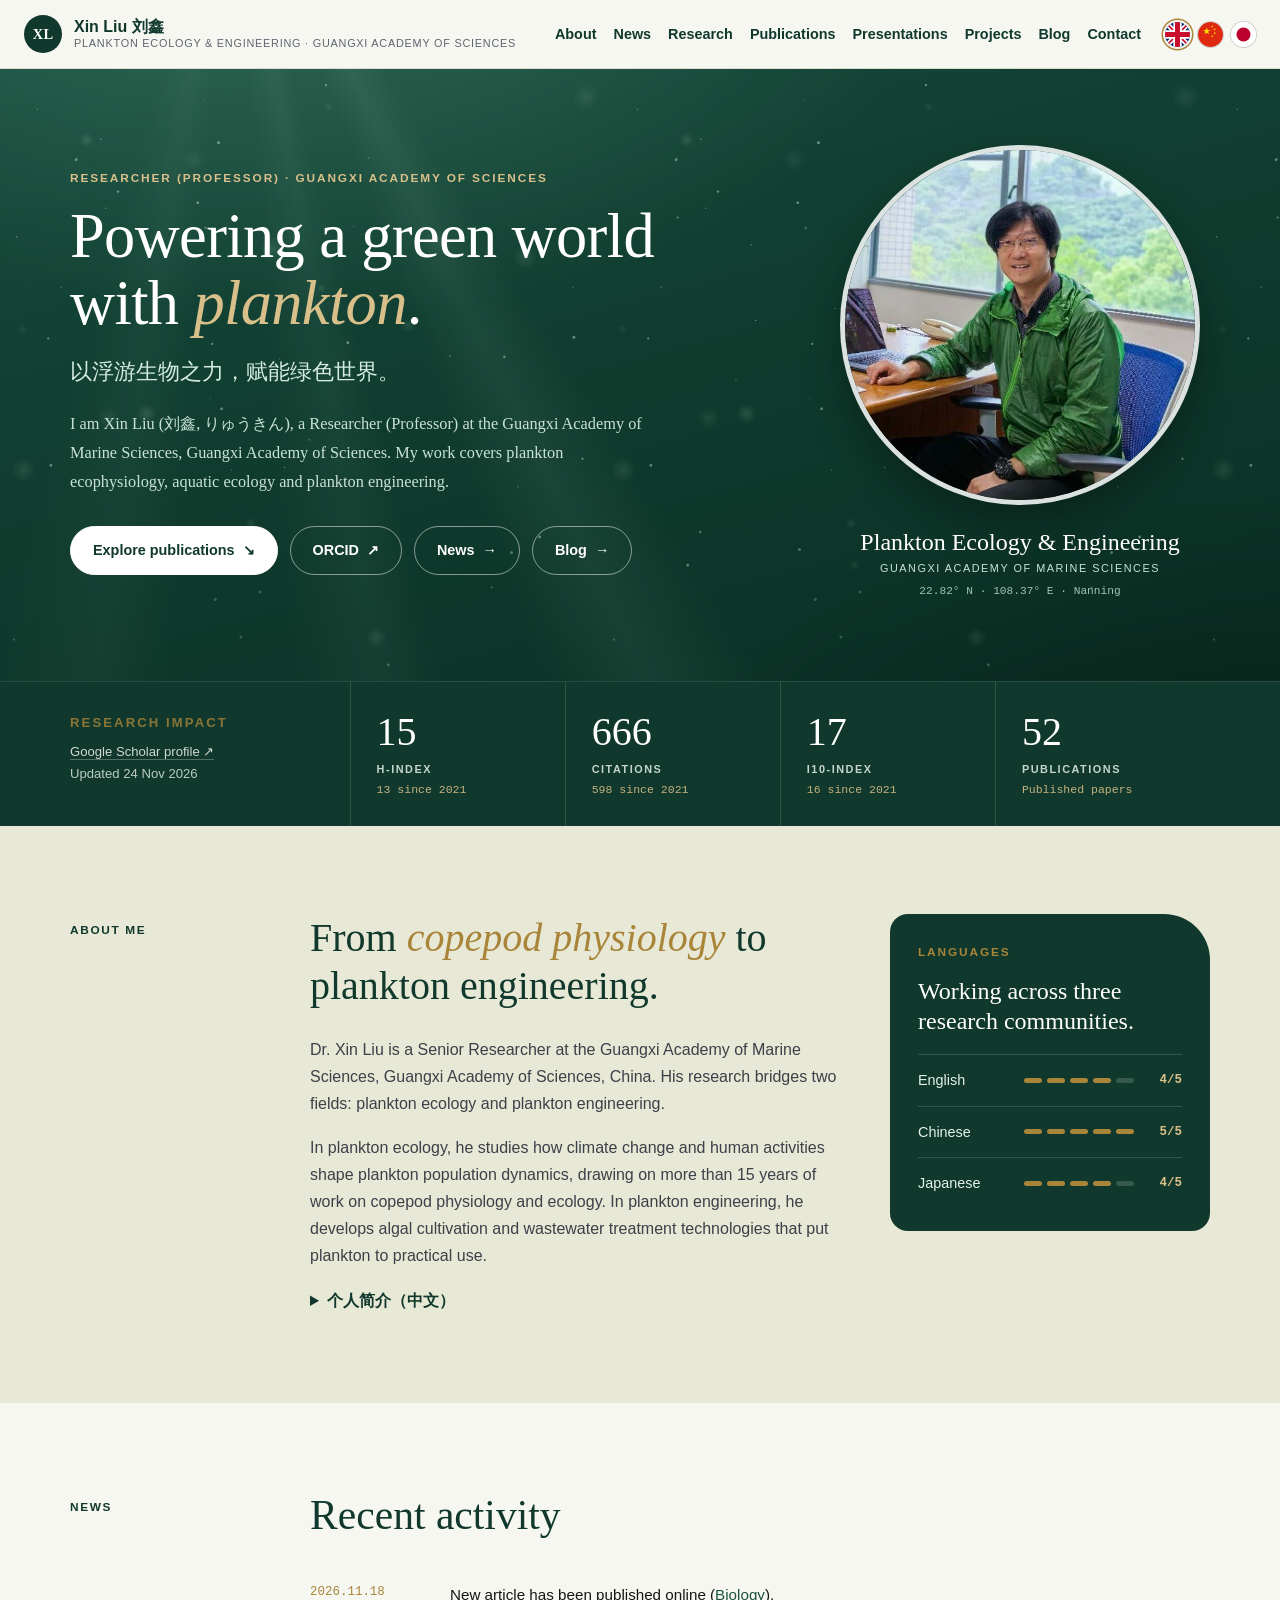
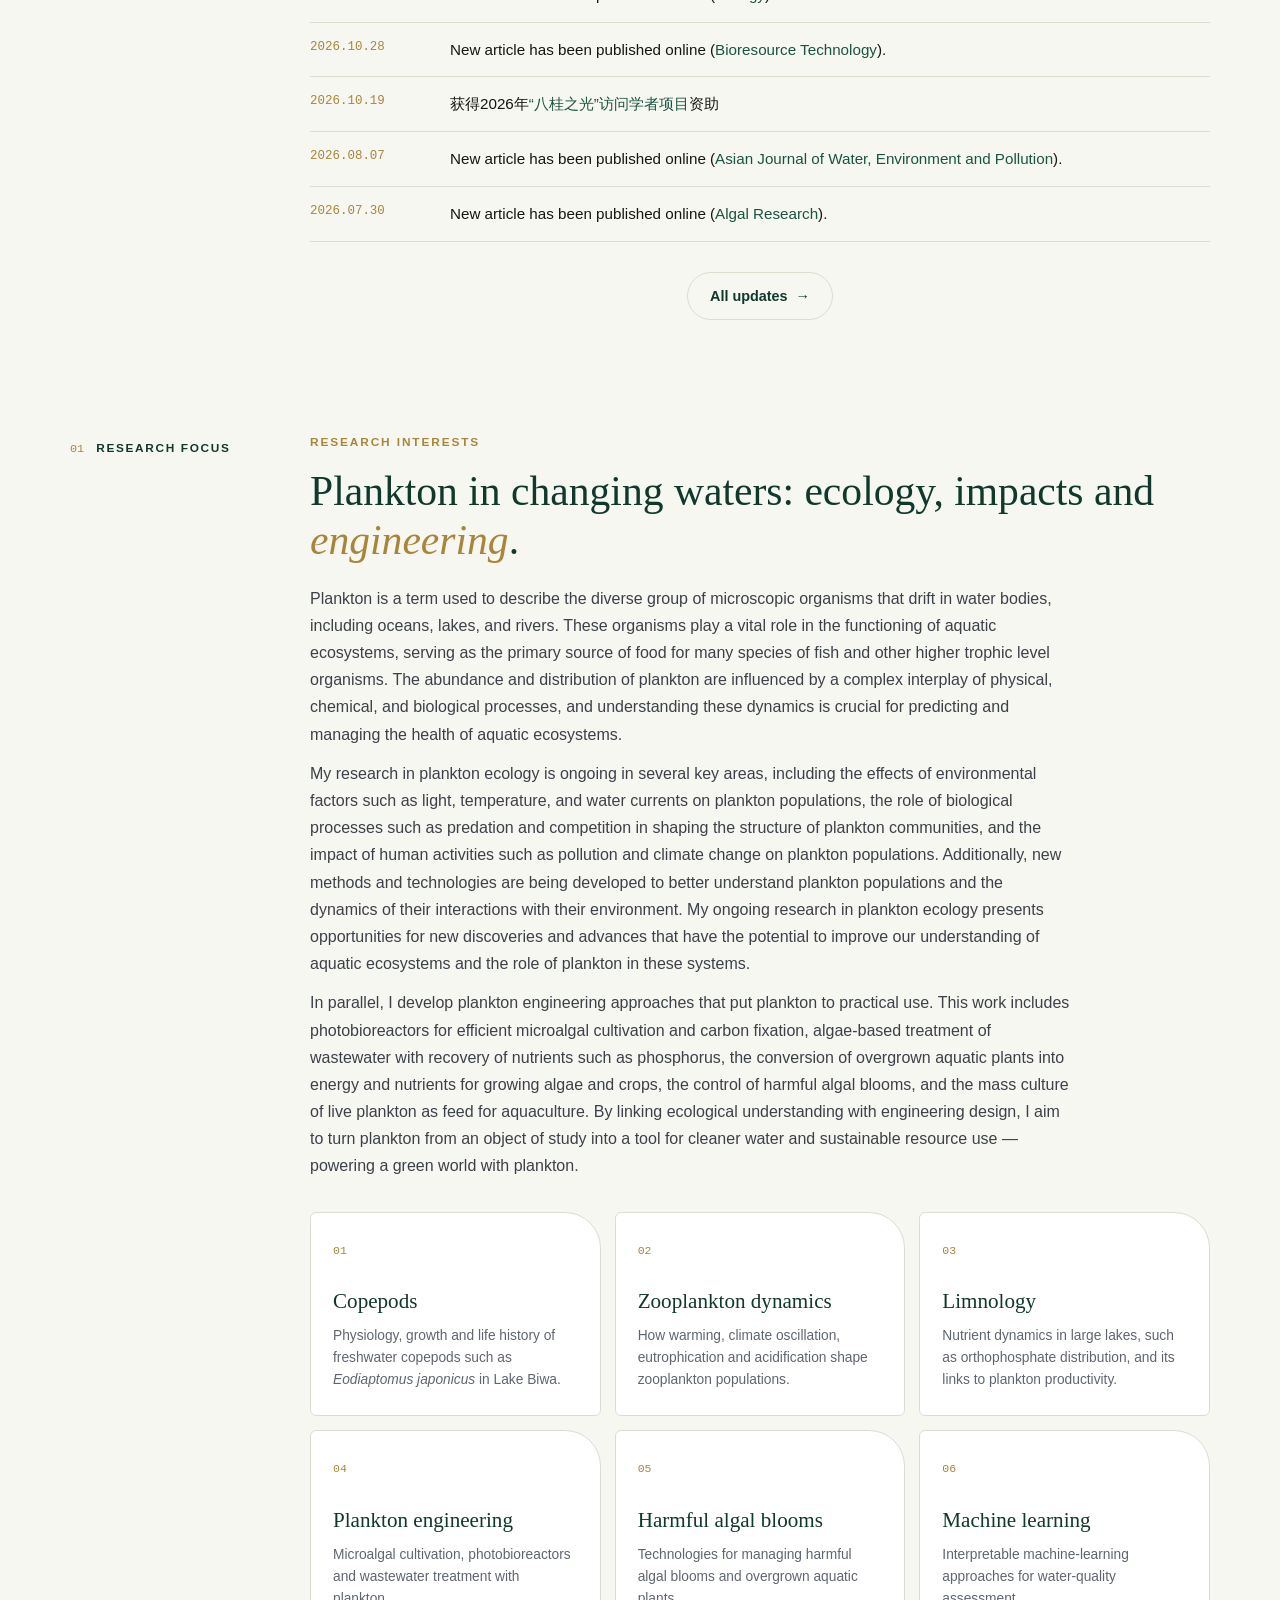
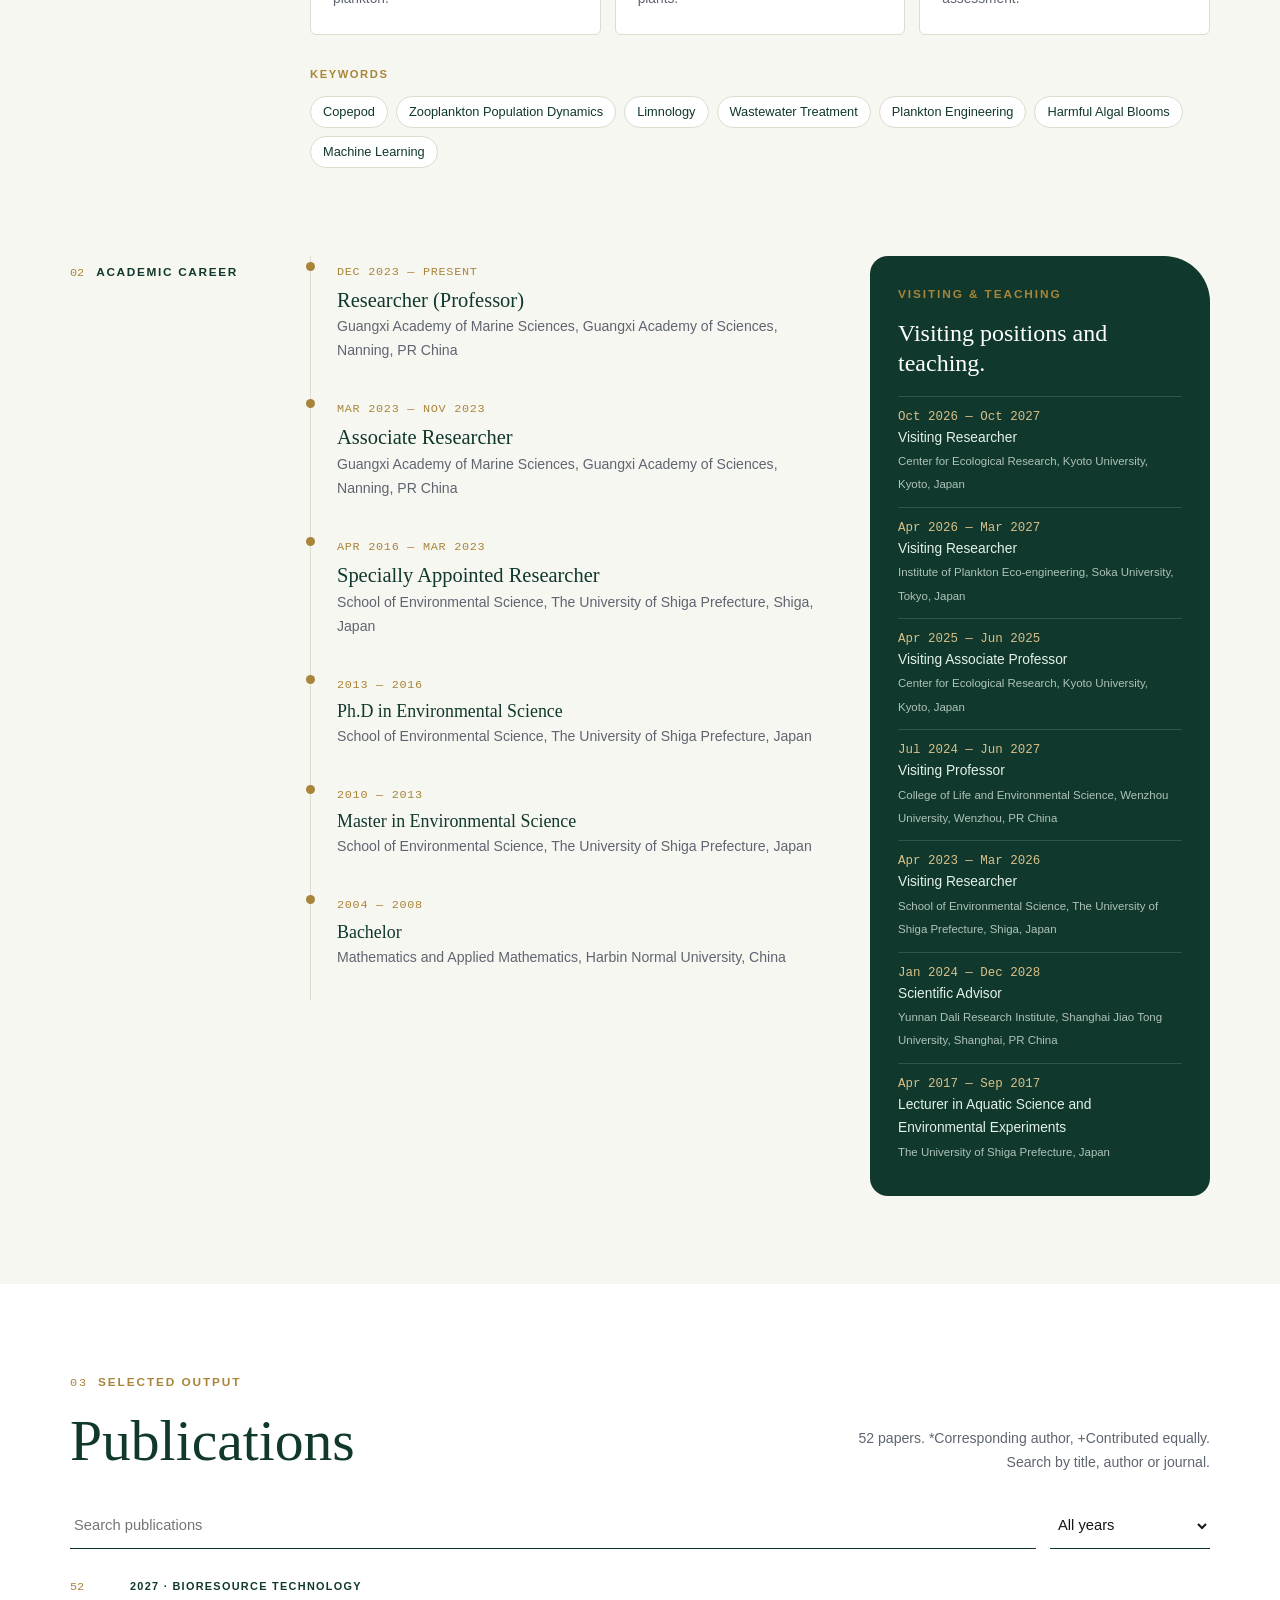
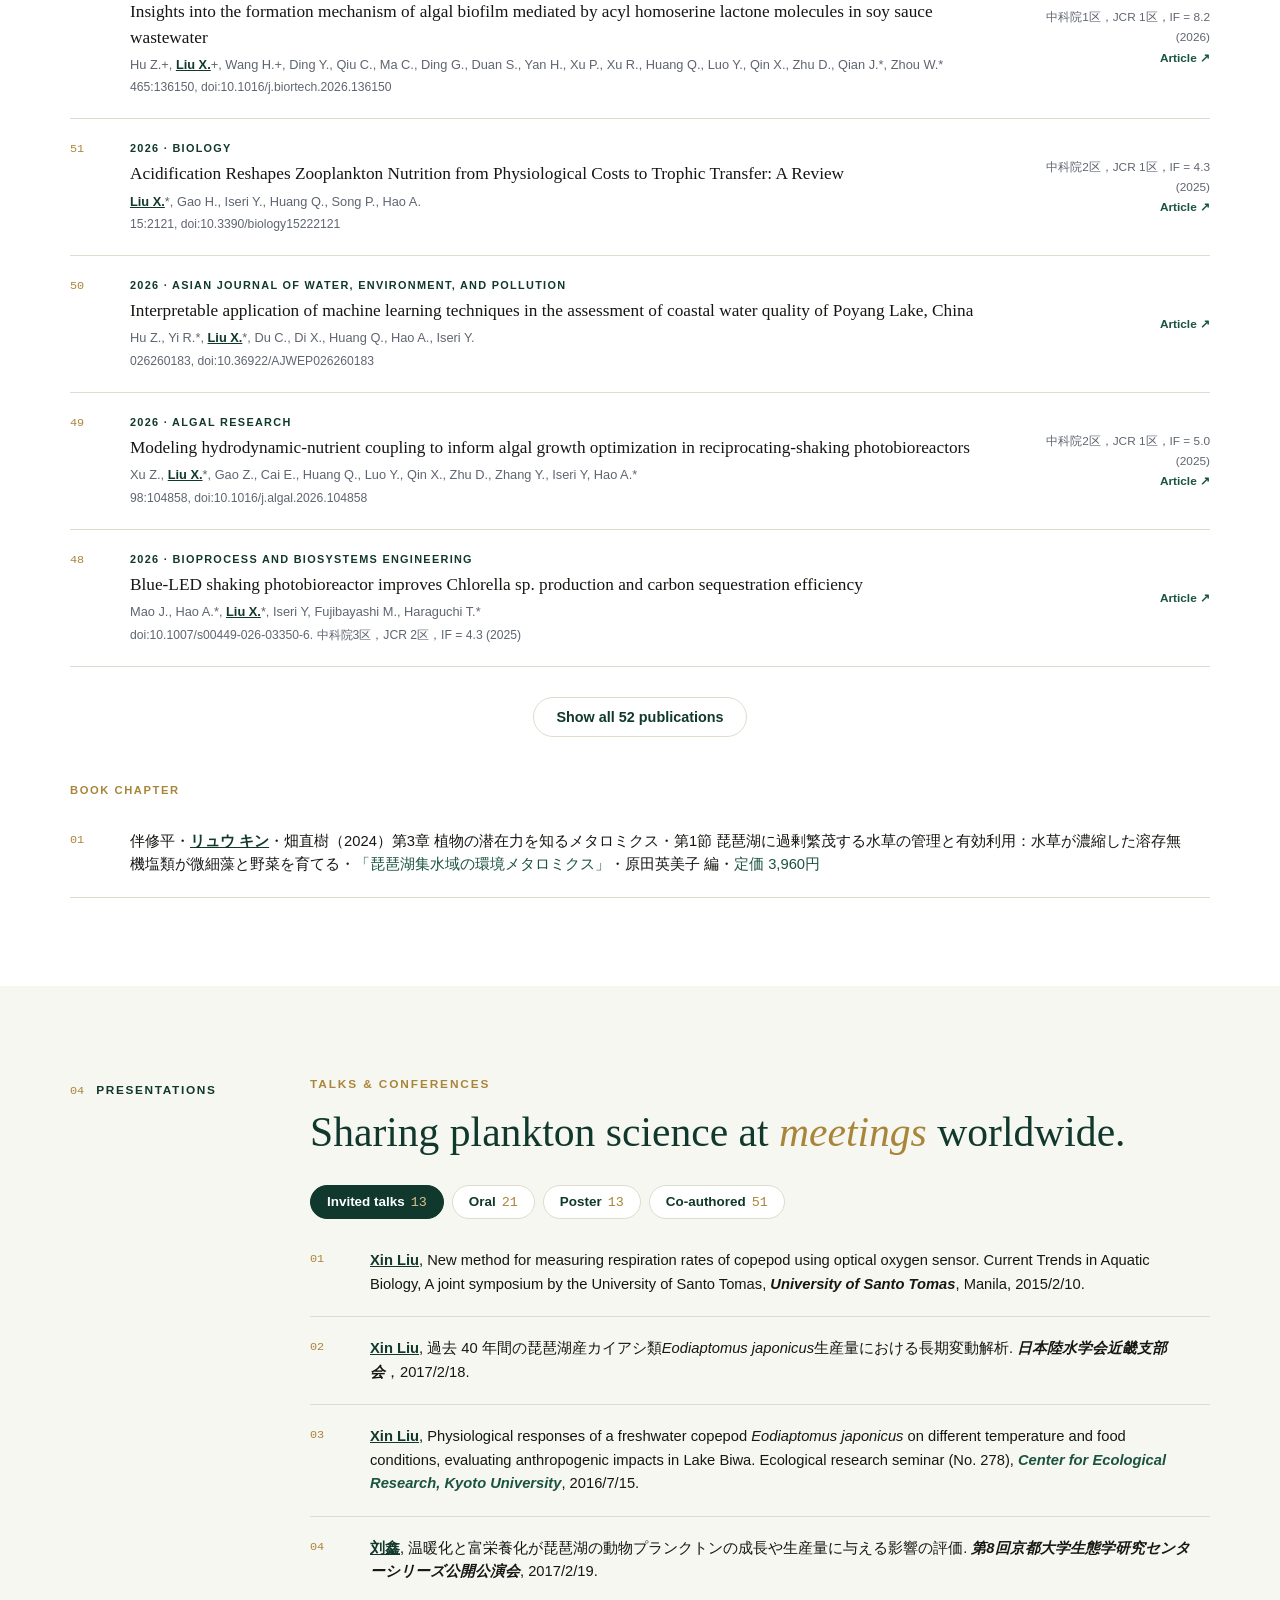
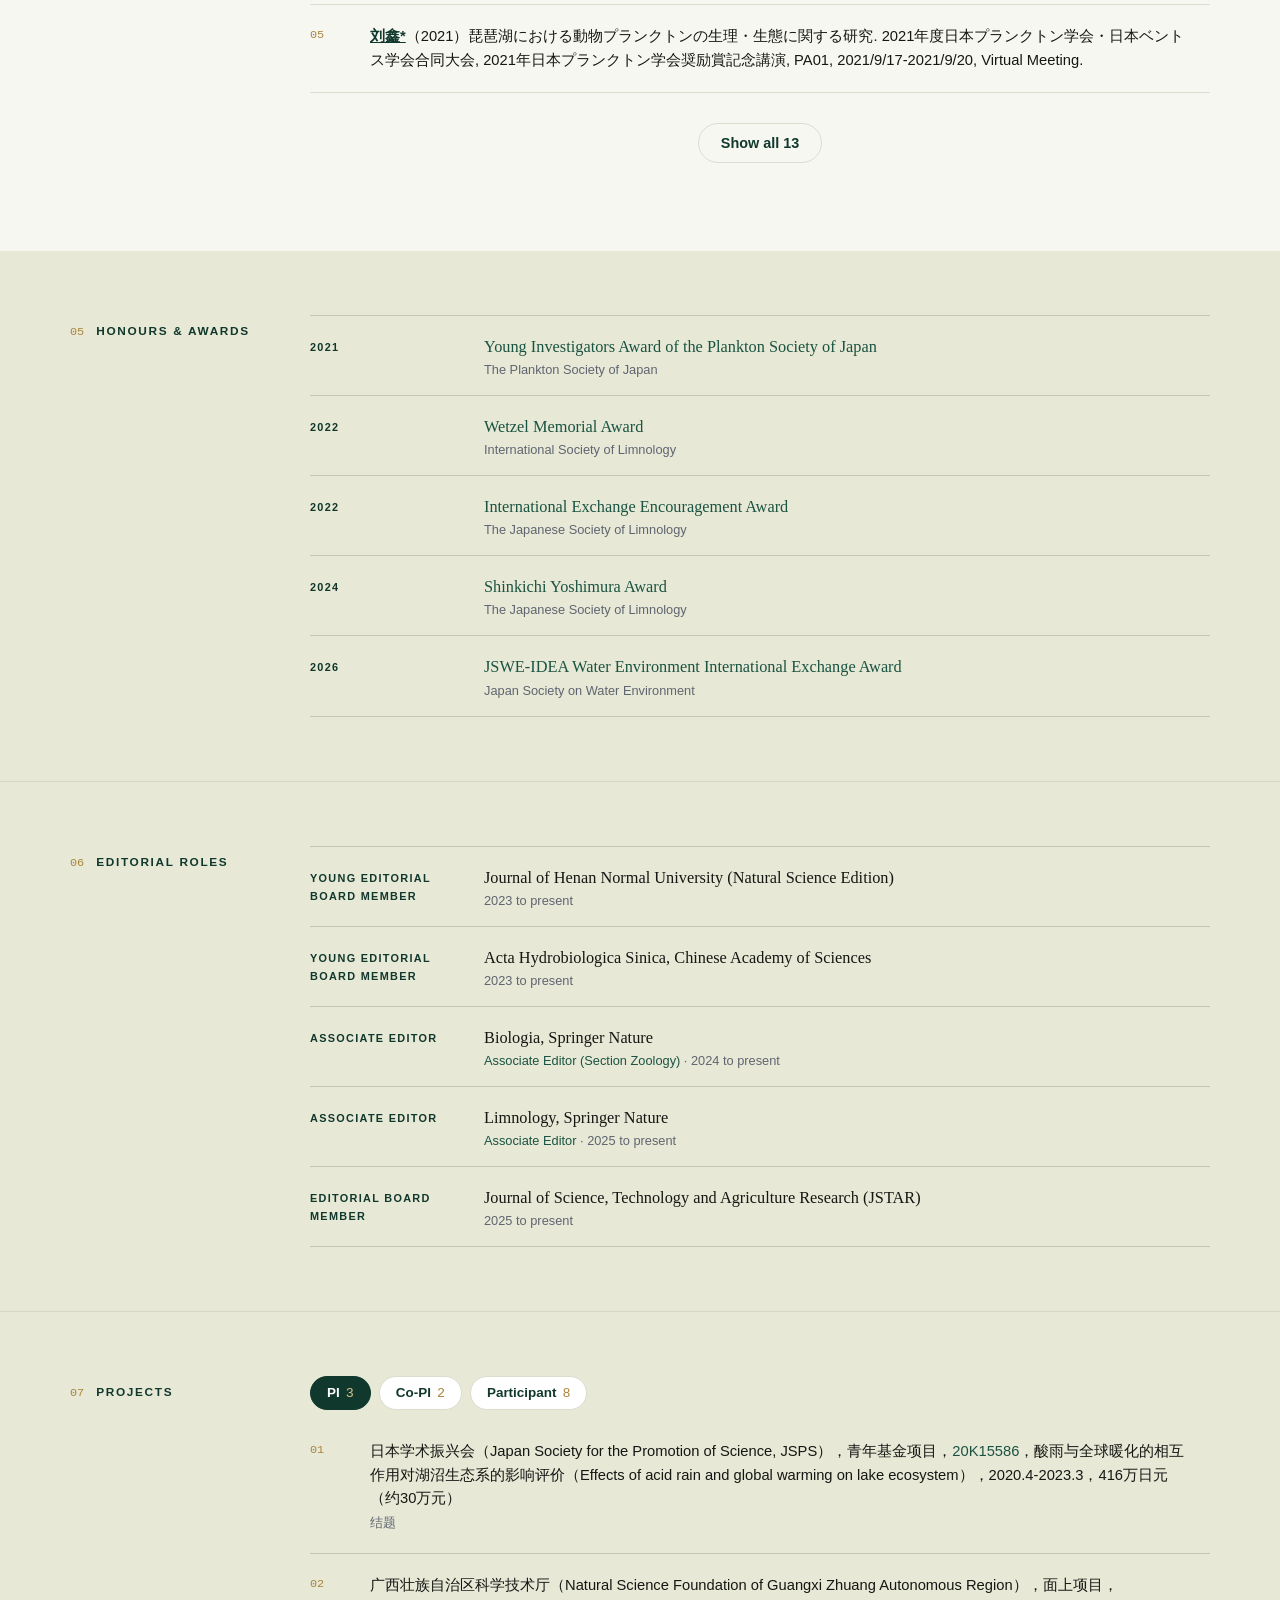
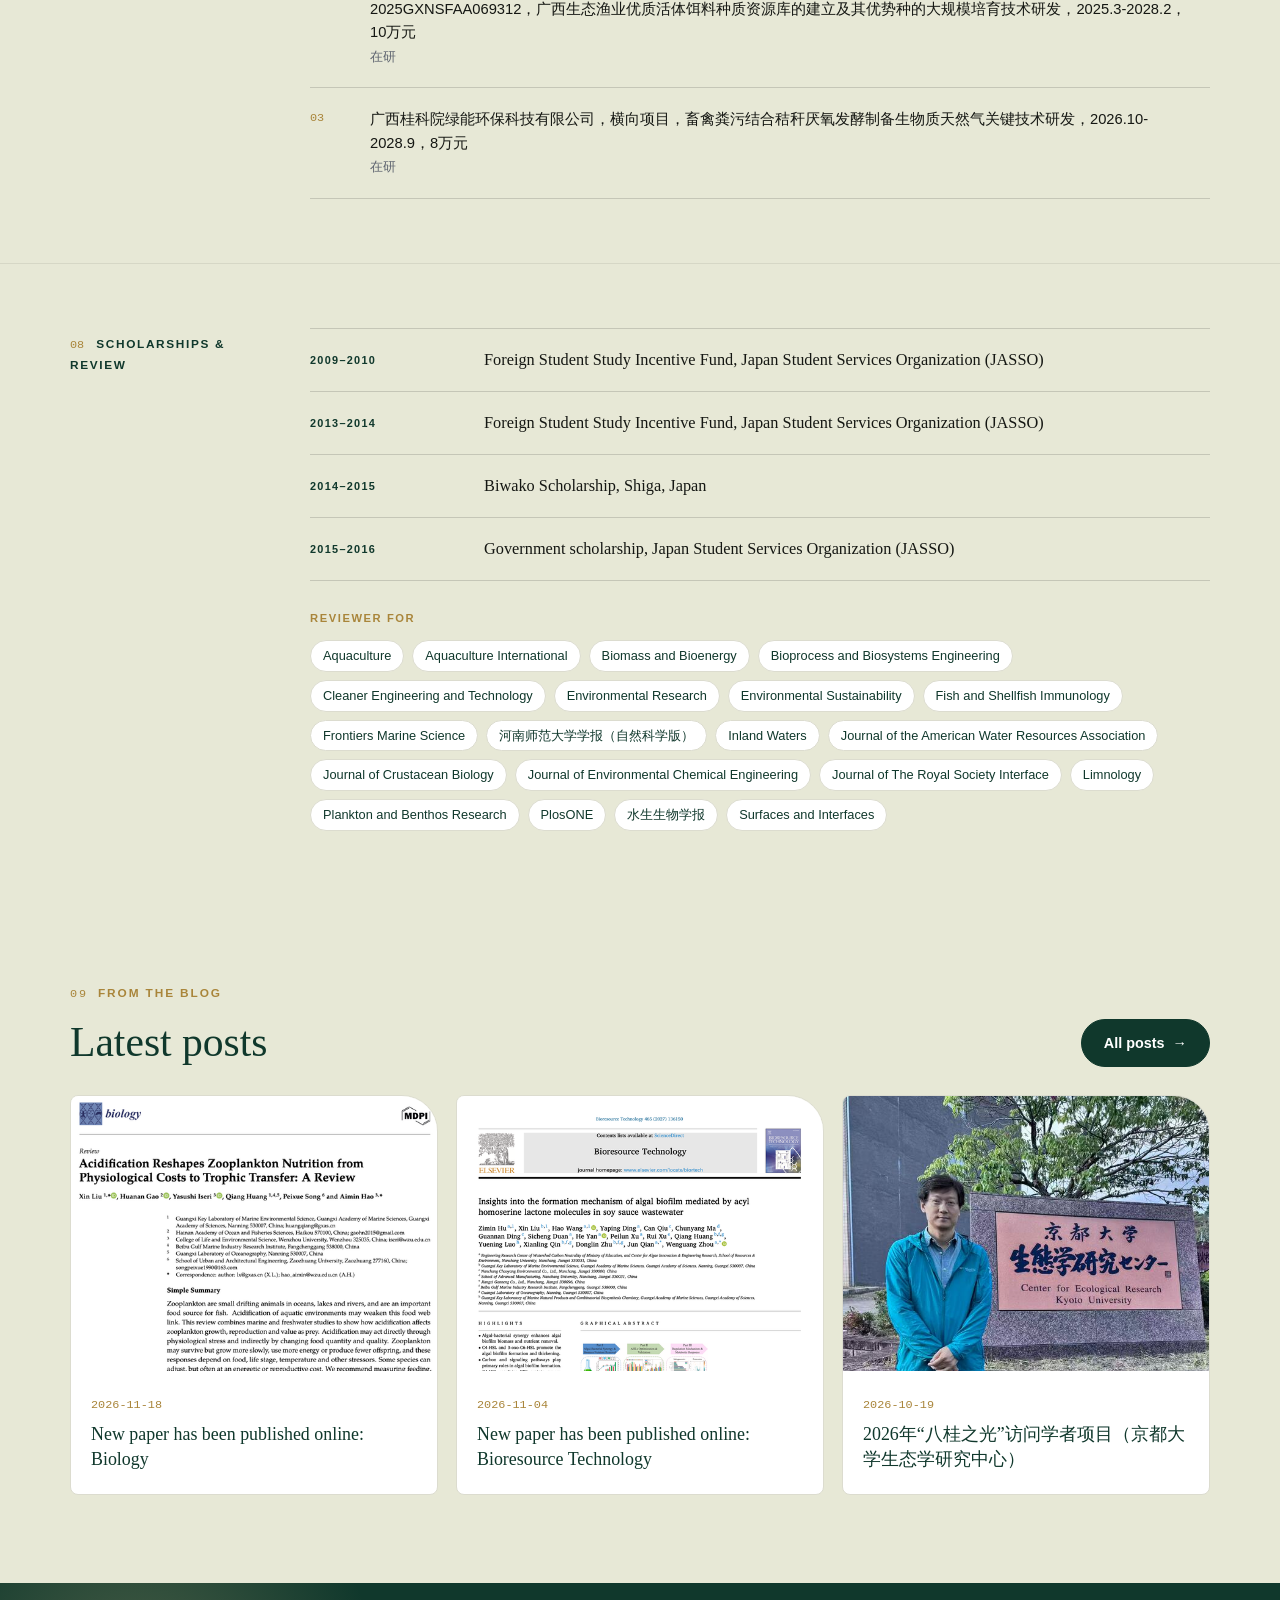
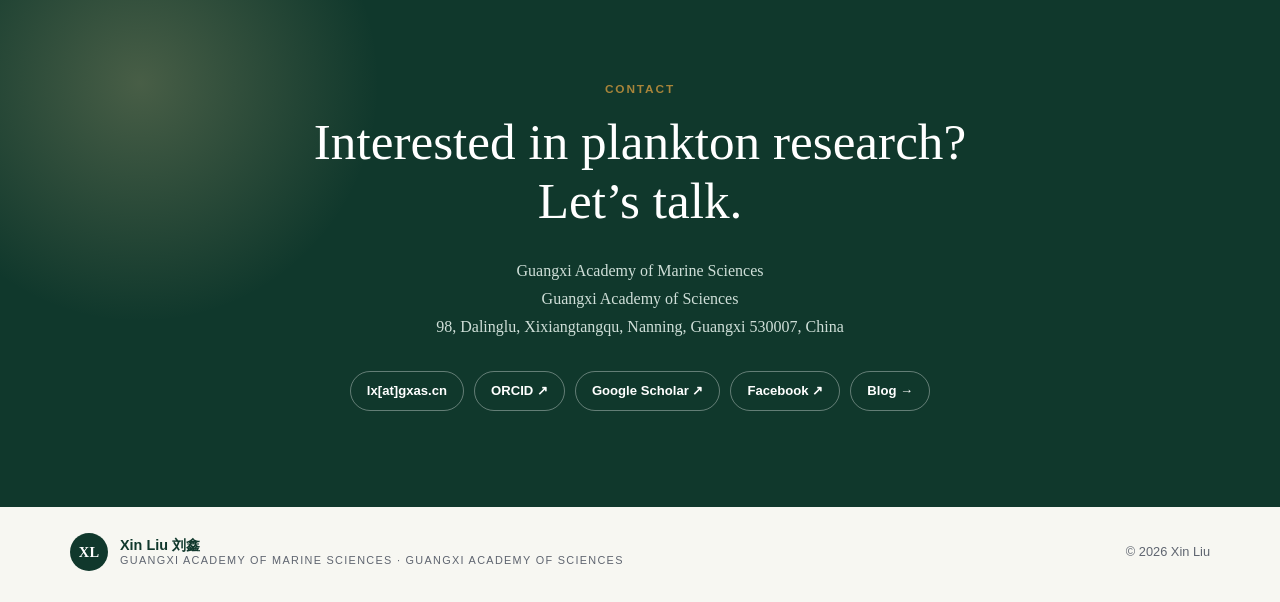
==== commit 6027b146: "Research interest: add plankton engineering paragraph (EN/ZH/JA)" ====
--- a/index.html
+++ b/index.html
@@ -70,7 +70,7 @@
 <div class="about-text">
 <h2 data-i18n="about.title">From <span class="hl">copepod physiology</span> to plankton engineering.</h2>
 <p data-i18n="about.bio1">Dr. Xin Liu is a Senior Researcher at the Guangxi Academy of Marine Sciences, Guangxi Academy of Sciences, China. His research bridges two fields: plankton ecology and plankton engineering.</p><p data-i18n="about.bio2">In plankton ecology, he studies how climate change and human activities shape plankton population dynamics, drawing on more than 15 years of work on copepod physiology and ecology. In plankton engineering, he develops algal cultivation and wastewater treatment technologies that put plankton to practical use.</p>
-<details><summary data-i18n="about.more">个人简介（中文）</summary><div data-i18n="about.moreText"><p>刘鑫，博士（环境科学），广西科学院广西海洋科学院（广西红树林研究中心）研究员，温州大学客座教授，京都大学生态学研究中心访问学者，广西“八桂之光”学者（2026），中国科学院《水生生物学报》青年编委，《河南师范大学学报（自然科学版）》青年编委，Biologia编委，Limnology编委，日本水环境学会海外会员，日本文部省留学生奖励费获得者（国家级），日本文部省国费奖学金获得者（国家级），日本琵琶湖奖学金获得者（省级），日本滋贺华侨华人总会理事、驻广西首席代表。日本浮游生物学会青年学者贡献奖（Young Investigators Award of the Plankton Society of Japan）获得者（2021，首次授予外籍会员），日本陆水学会吉村奖（Shinkichi Yoshimura Award, The Japanese Society of Limnology）获得者（2024，首次授予中国籍会员），国际淡水学会（SIL）Wetzel Memorial Award获得者（2022），日本陆水学会国际交流奖励赏获得者（2022）。主要从事浮游生物生态生理、水生态学及浮游生物工学等研究。主持承担国内外的国家级和省级科研项目，包括日本学术振兴会（JSPS）青年基金项目（国家级），JSPS基础研究B子课题（国家级），海南省科学技术厅中日合作项目子课题（省级），广西科技厅面上项目等。日本科学技术振兴机构（JST）与日本国际协力机构（JICA）海外支援项目（SATREPS-EARTH）核心专家。</p></div></details>
+<details><summary data-i18n="about.more">个人简介（中文）</summary><div data-i18n="about.moreText"><p>刘鑫，博士（环境科学），广西科学院广西海洋科学院（广西红树林研究中心）研究员，温州大学客座教授，京都大学生态学研究中心访问学者，广西“八桂之光”学者（2026），中国科学院《水生生物学报》青年编委，《河南师范大学学报（自然科学版）》青年编委，Biologia编委，Limnology编委，日本水环境学会海外会员，日本文部省留学生奖励费获得者（国家级），日本文部省国费奖学金获得者（国家级），日本琵琶湖奖学金获得者（省级），日本滋贺华侨华人总会理事、驻广西首席代表。日本浮游生物学会青年学者贡献奖（Young Investigators Award of the Plankton Society of Japan）获得者（2021，首次授予外籍会员），日本陆水学会吉村奖（Shinkichi Yoshimura Award, The Japanese Society of Limnology）获得者（2024，首次授予中国籍会员），国际淡水学会（SIL）Wetzel Memorial Award获得者（2022），日本陆水学会国际交流奖励赏获得者（2022）。主要从事浮游生物生态生理、水生态学及浮游生物工程等研究。主持承担国内外的国家级和省级科研项目，包括日本学术振兴会（JSPS）青年基金项目（国家级），JSPS基础研究B子课题（国家级），海南省科学技术厅中日合作项目子课题（省级），广西科技厅面上项目等。日本科学技术振兴机构（JST）与日本国际协力机构（JICA）海外支援项目（SATREPS-EARTH）核心专家。</p></div></details>
 </div>
 <div class="about-side"><aside class="navy-card lang-card"><p class="eyebrow" data-i18n="lang.eyebrow">Languages</p><h3 data-i18n="lang.title">Working across three research communities.</h3><ul class="lv-list"><li><span data-i18n="lang.en">English</span><span aria-label="4 of 5" class="lv" role="img"><i class="on"></i><i class="on"></i><i class="on"></i><i class="on"></i><i></i></span><span class="score">4/5</span></li><li><span data-i18n="lang.zh">Chinese</span><span aria-label="5 of 5" class="lv" role="img"><i class="on"></i><i class="on"></i><i class="on"></i><i class="on"></i><i class="on"></i></span><span class="score">5/5</span></li><li><span data-i18n="lang.ja">Japanese</span><span aria-label="4 of 5" class="lv" role="img"><i class="on"></i><i class="on"></i><i class="on"></i><i class="on"></i><i></i></span><span class="score">4/5</span></li></ul></aside></div>
 </div>
@@ -148,7 +148,7 @@
 <div>
 <p class="eyebrow" data-i18n="research.eyebrow">Research interests</p>
 <h2 class="sec-title" data-i18n="research.title">Plankton in changing waters: ecology, impacts and <span class="hl">engineering</span>.</h2>
-<div class="sec-intro" data-i18n="research.intro"><p>Plankton is a term used to describe the diverse group of microscopic organisms that drift in water bodies, including oceans, lakes, and rivers. These organisms play a vital role in the functioning of aquatic ecosystems, serving as the primary source of food for many species of fish and other higher trophic level organisms. The abundance and distribution of plankton are influenced by a complex interplay of physical, chemical, and biological processes, and understanding these dynamics is crucial for predicting and managing the health of aquatic ecosystems.</p><p>My research in plankton ecology is ongoing in several key areas, including the effects of environmental factors such as light, temperature, and water currents on plankton populations, the role of biological processes such as predation and competition in shaping the structure of plankton communities, and the impact of human activities such as pollution and climate change on plankton populations. Additionally, new methods and technologies are being developed to better understand plankton populations and the dynamics of their interactions with their environment. My ongoing research in plankton ecology presents opportunities for new discoveries and advances that have the potential to improve our understanding of aquatic ecosystems and the role of plankton in these systems.</p></div>
+<div class="sec-intro" data-i18n="research.intro"><p>Plankton is a term used to describe the diverse group of microscopic organisms that drift in water bodies, including oceans, lakes, and rivers. These organisms play a vital role in the functioning of aquatic ecosystems, serving as the primary source of food for many species of fish and other higher trophic level organisms. The abundance and distribution of plankton are influenced by a complex interplay of physical, chemical, and biological processes, and understanding these dynamics is crucial for predicting and managing the health of aquatic ecosystems.</p><p>My research in plankton ecology is ongoing in several key areas, including the effects of environmental factors such as light, temperature, and water currents on plankton populations, the role of biological processes such as predation and competition in shaping the structure of plankton communities, and the impact of human activities such as pollution and climate change on plankton populations. Additionally, new methods and technologies are being developed to better understand plankton populations and the dynamics of their interactions with their environment. My ongoing research in plankton ecology presents opportunities for new discoveries and advances that have the potential to improve our understanding of aquatic ecosystems and the role of plankton in these systems.</p><p>In parallel, I develop plankton engineering approaches that put plankton to practical use. This work includes photobioreactors for efficient microalgal cultivation and carbon fixation, algae-based treatment of wastewater with recovery of nutrients such as phosphorus, the conversion of overgrown aquatic plants into energy and nutrients for growing algae and crops, the control of harmful algal blooms, and the mass culture of live plankton as feed for aquaculture. By linking ecological understanding with engineering design, I aim to turn plankton from an object of study into a tool for cleaner water and sustainable resource use — powering a green world with plankton.</p></div>
 <div class="cards">
 <article class="rcard"><span class="k">01</span><h3 data-i18n="rc.1.t">Copepods</h3><p data-i18n="rc.1.d">Physiology, growth and life history of freshwater copepods such as <em>Eodiaptomus japonicus</em> in Lake Biwa.</p></article>
 <article class="rcard"><span class="k">02</span><h3 data-i18n="rc.2.t">Zooplankton dynamics</h3><p data-i18n="rc.2.d">How warming, climate oscillation, eutrophication and acidification shape zooplankton populations.</p></article>
@@ -485,7 +485,7 @@
 <p>© 2026 Xin Liu</p>
 </div>
 </footer>
-<script src="assets/i18n.js?v=i18"></script>
+<script src="assets/i18n.js?v=i21"></script>
 <script src="assets/main.js?v=i4"></script>
 </body>
 </html>
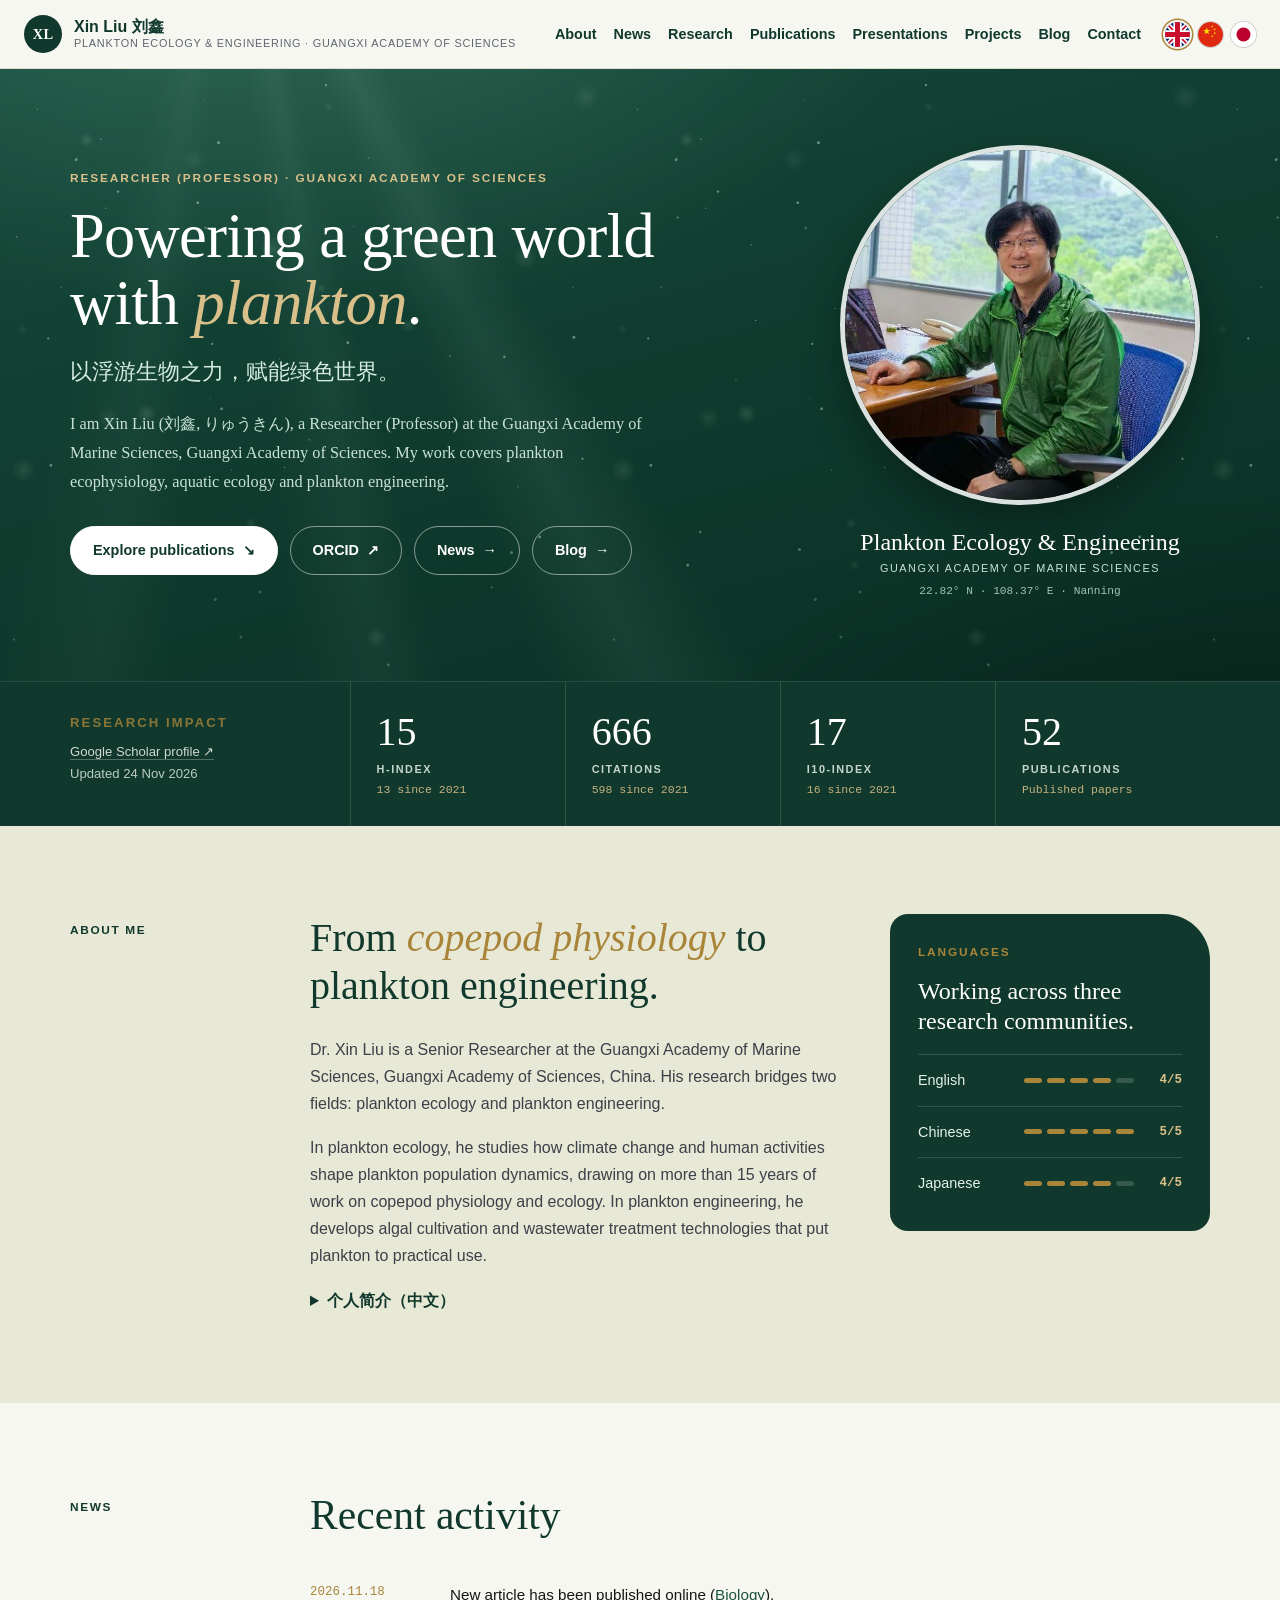
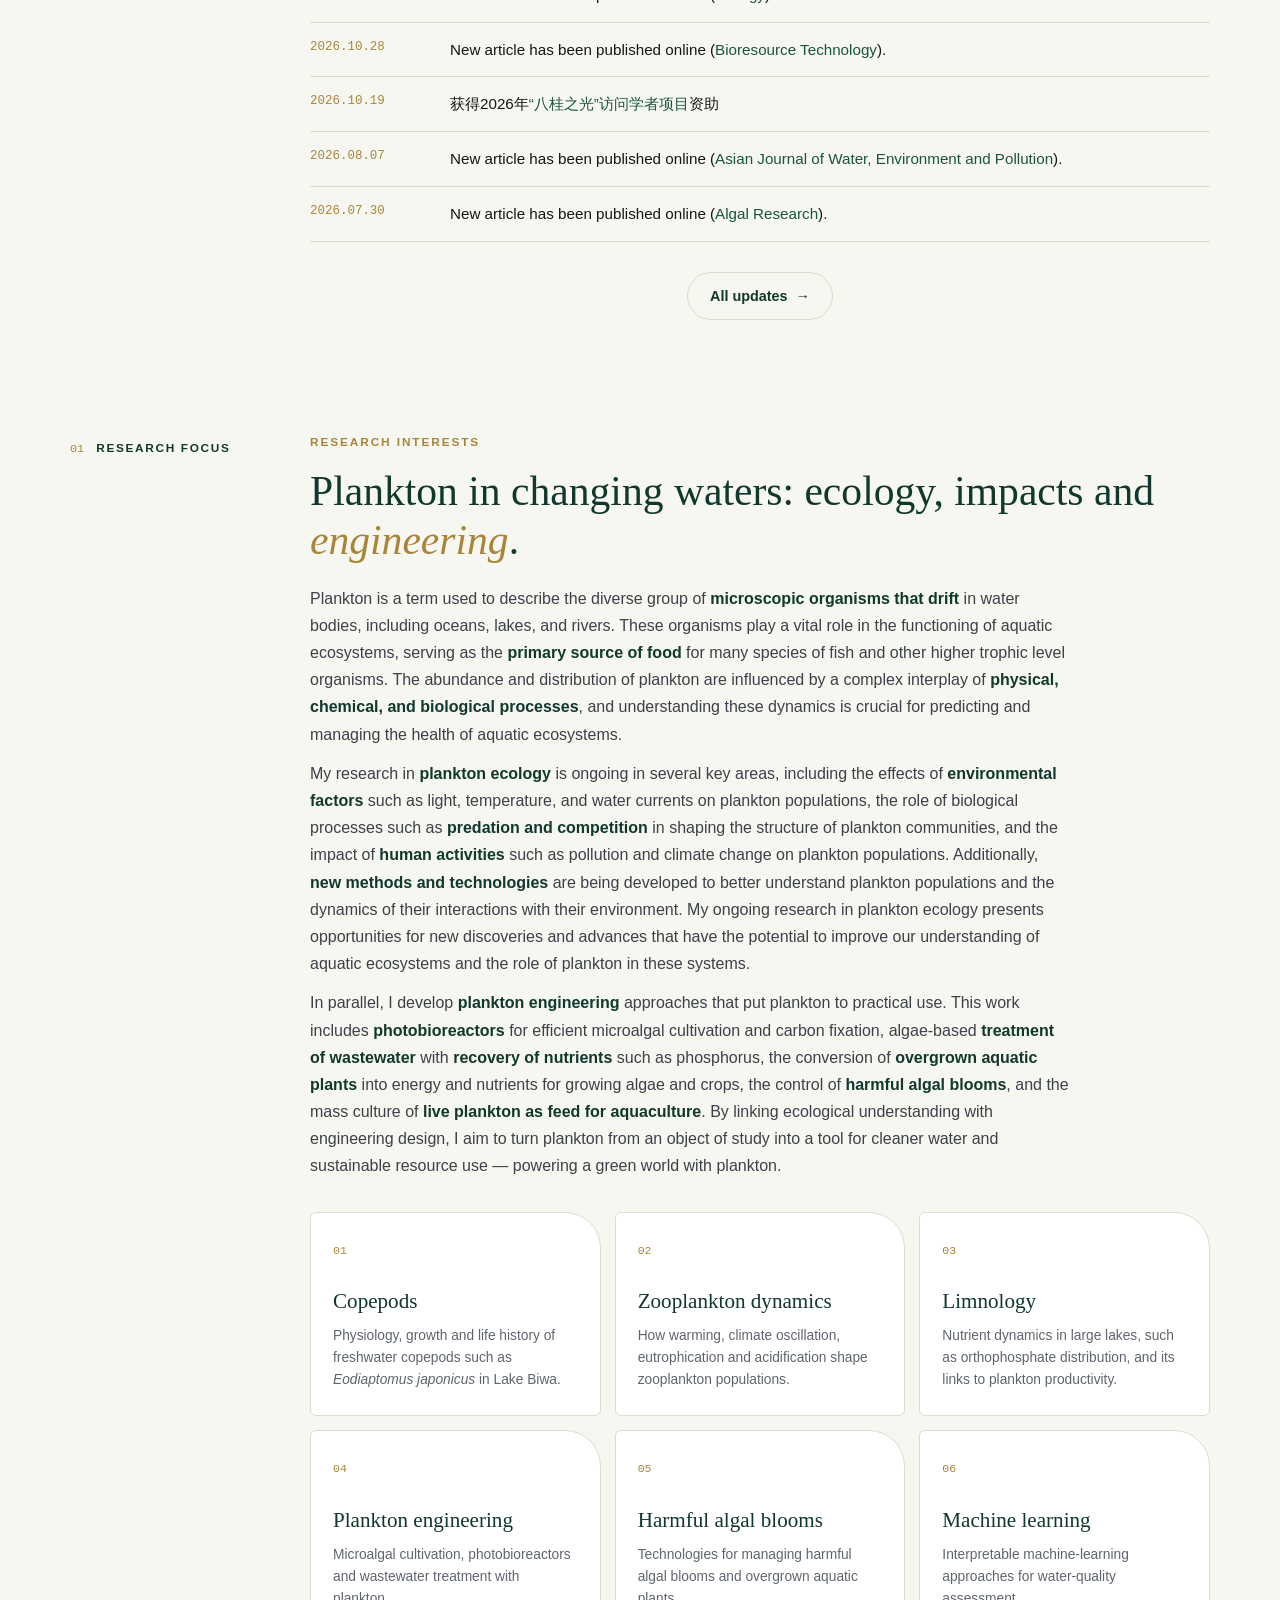
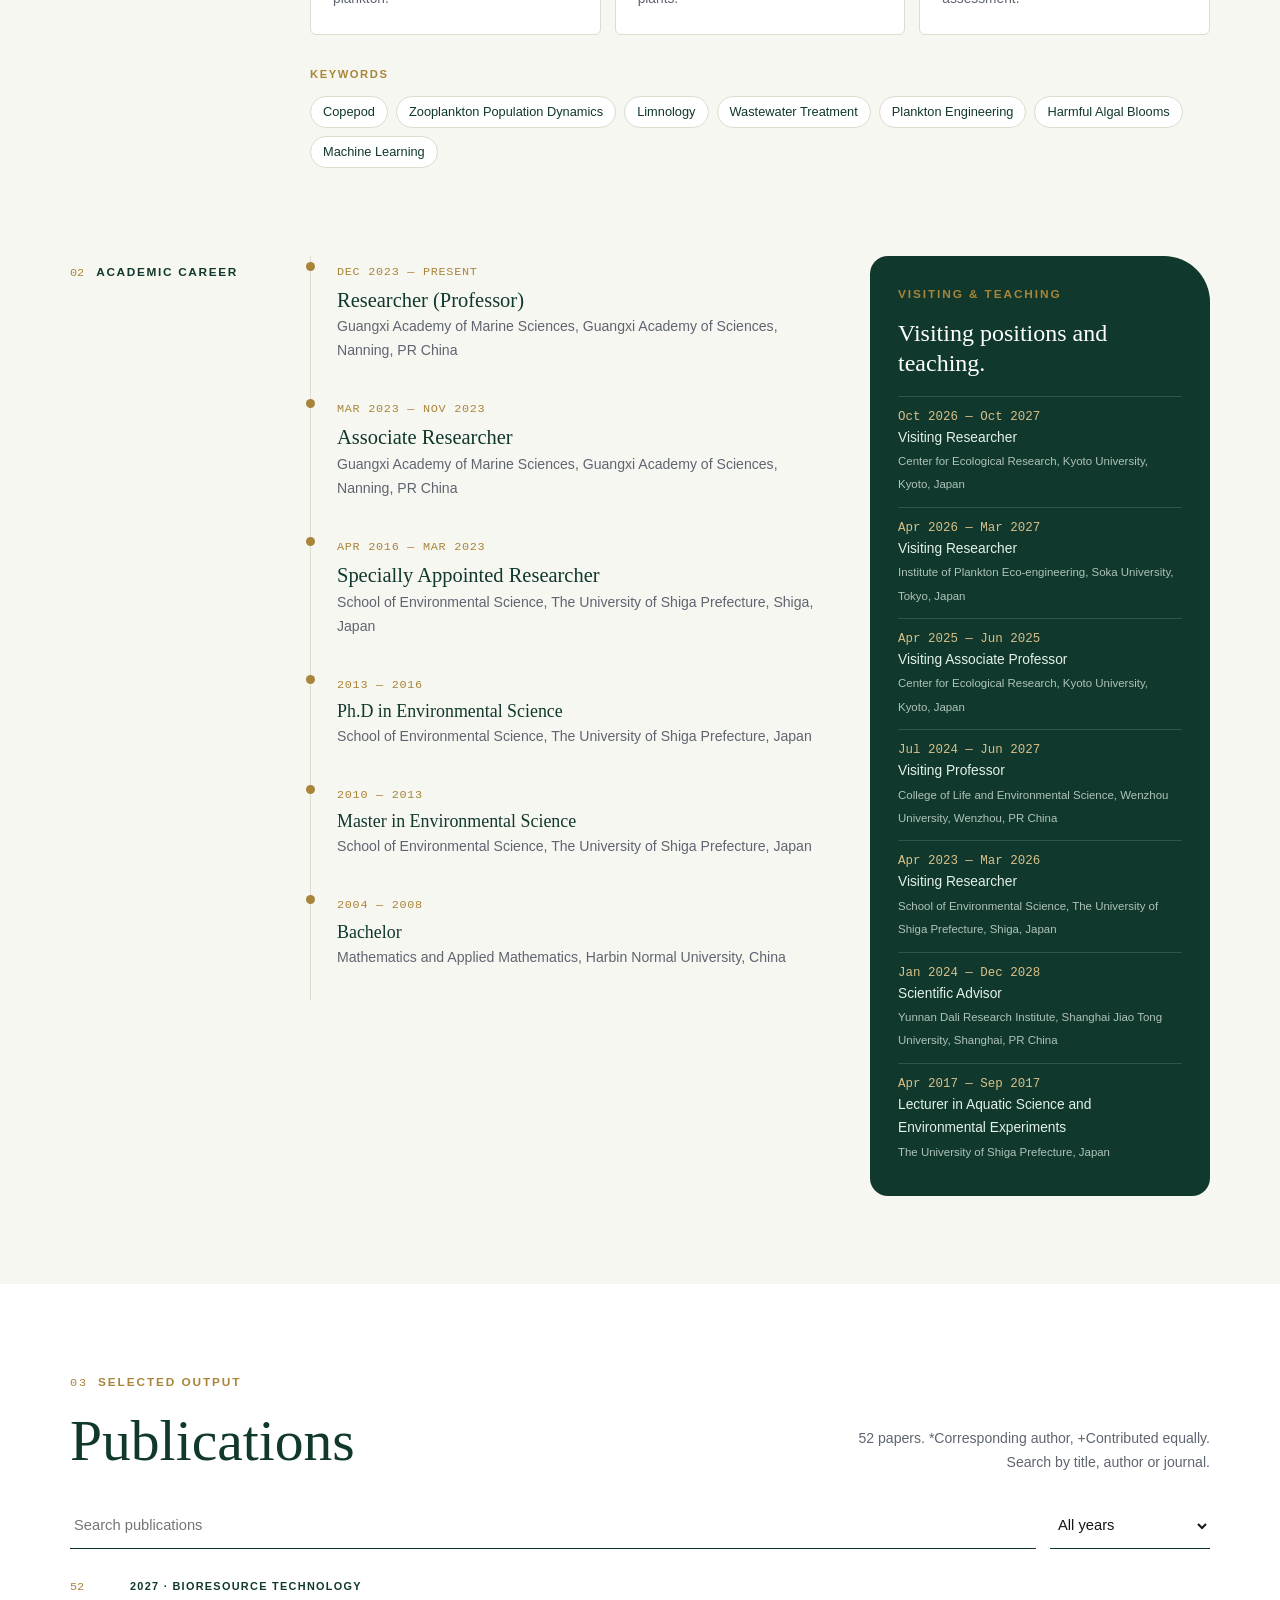
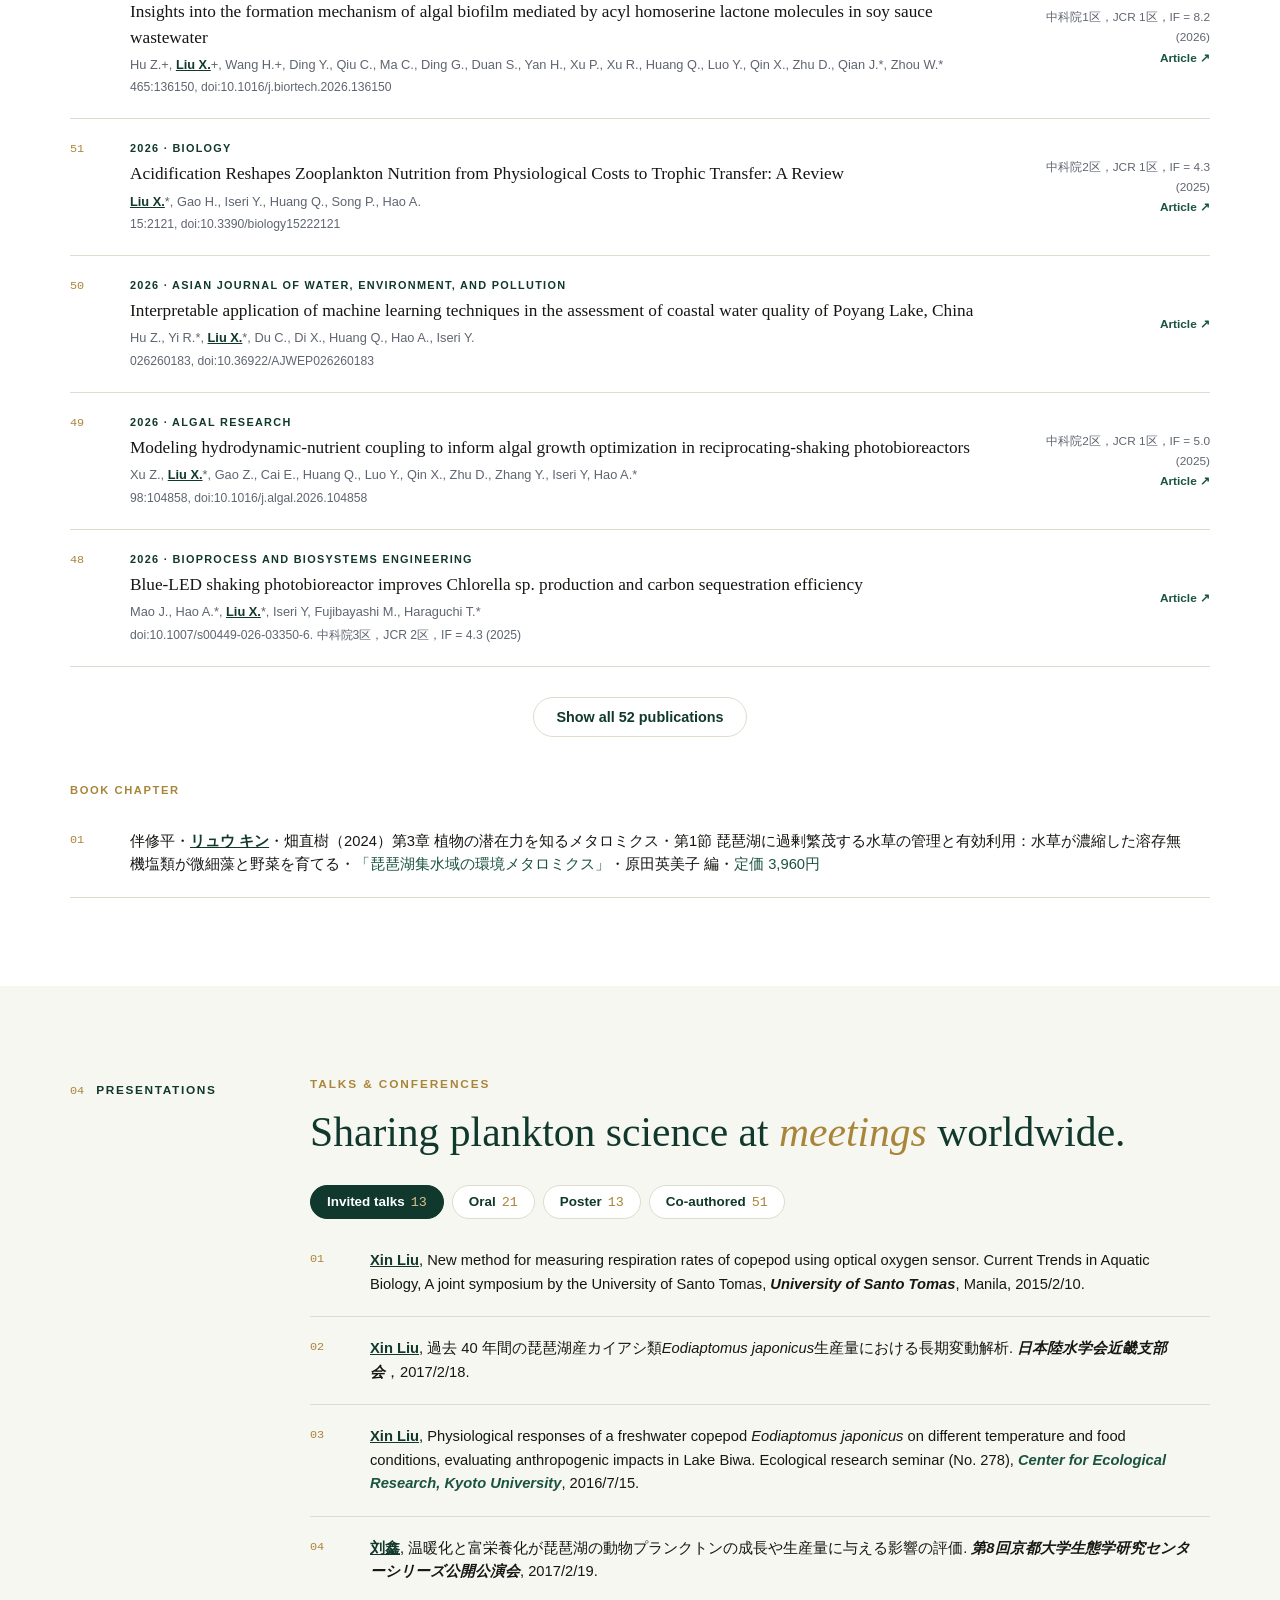
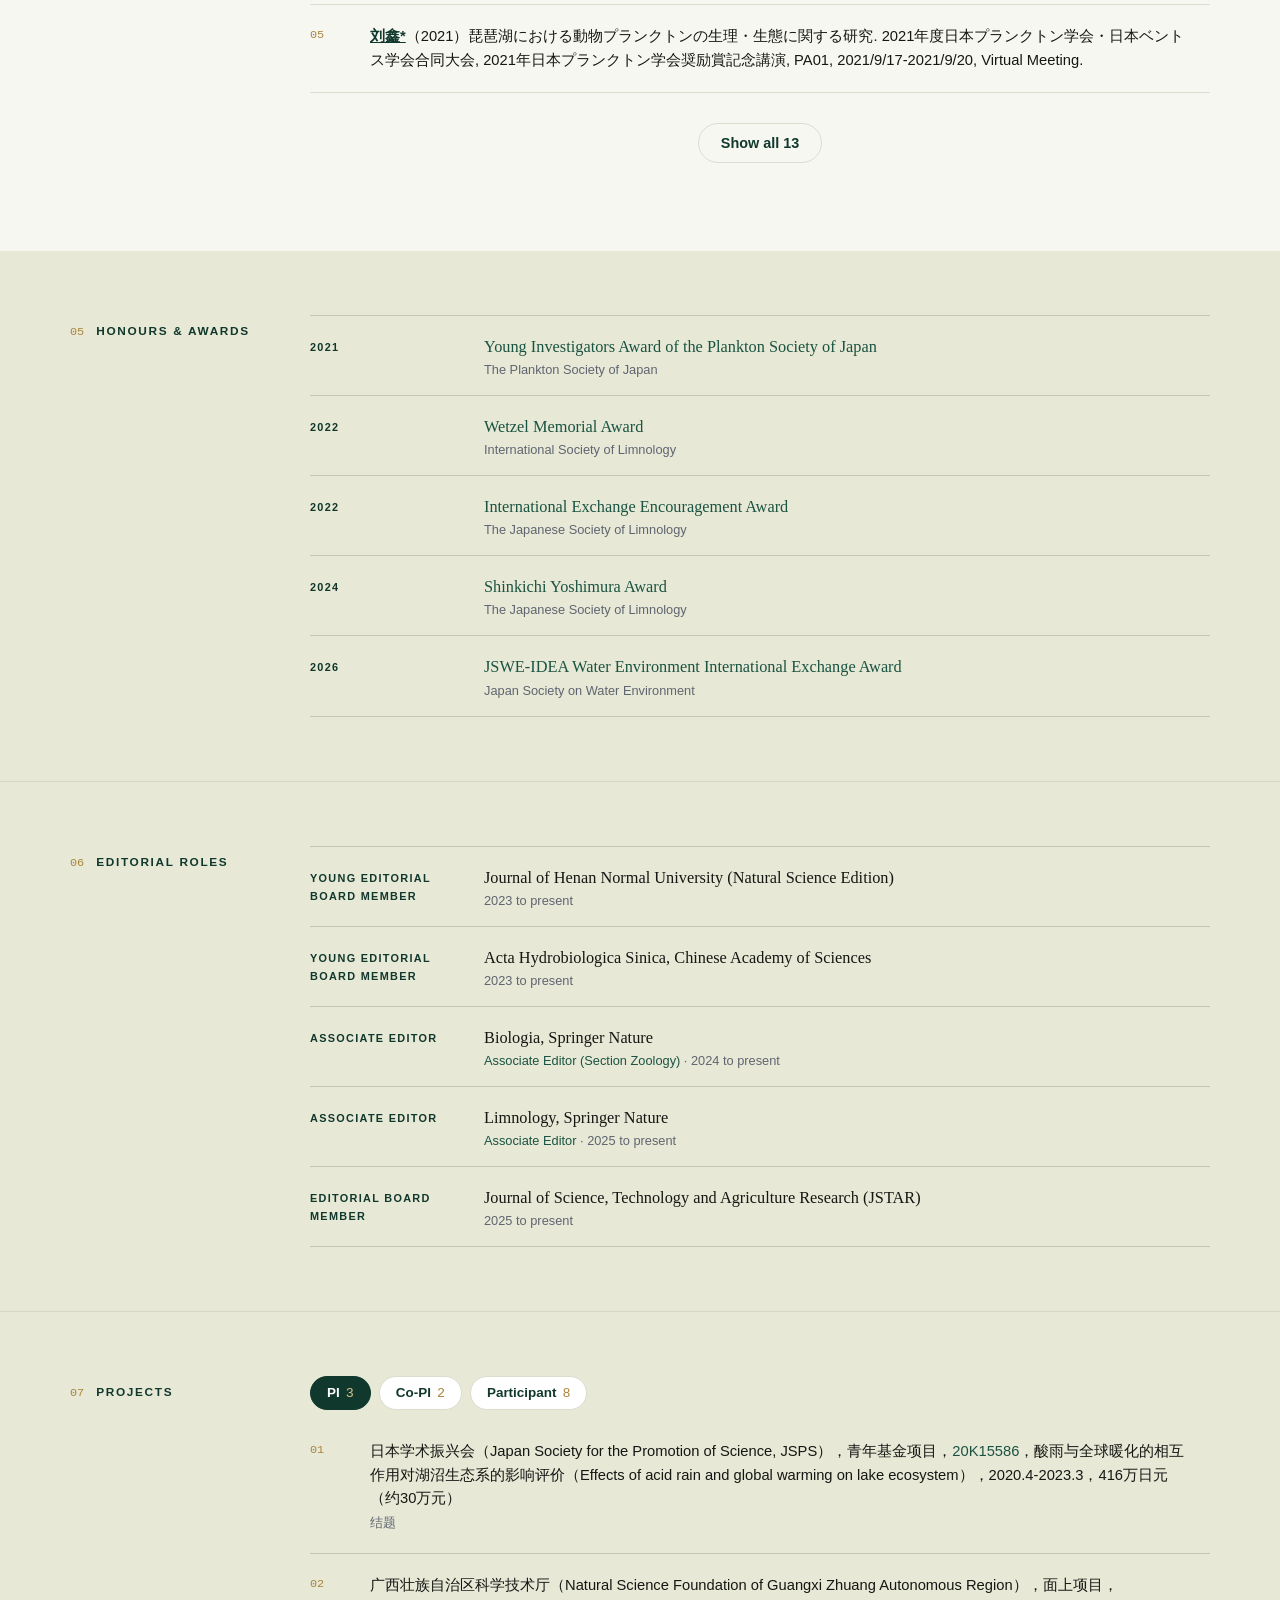
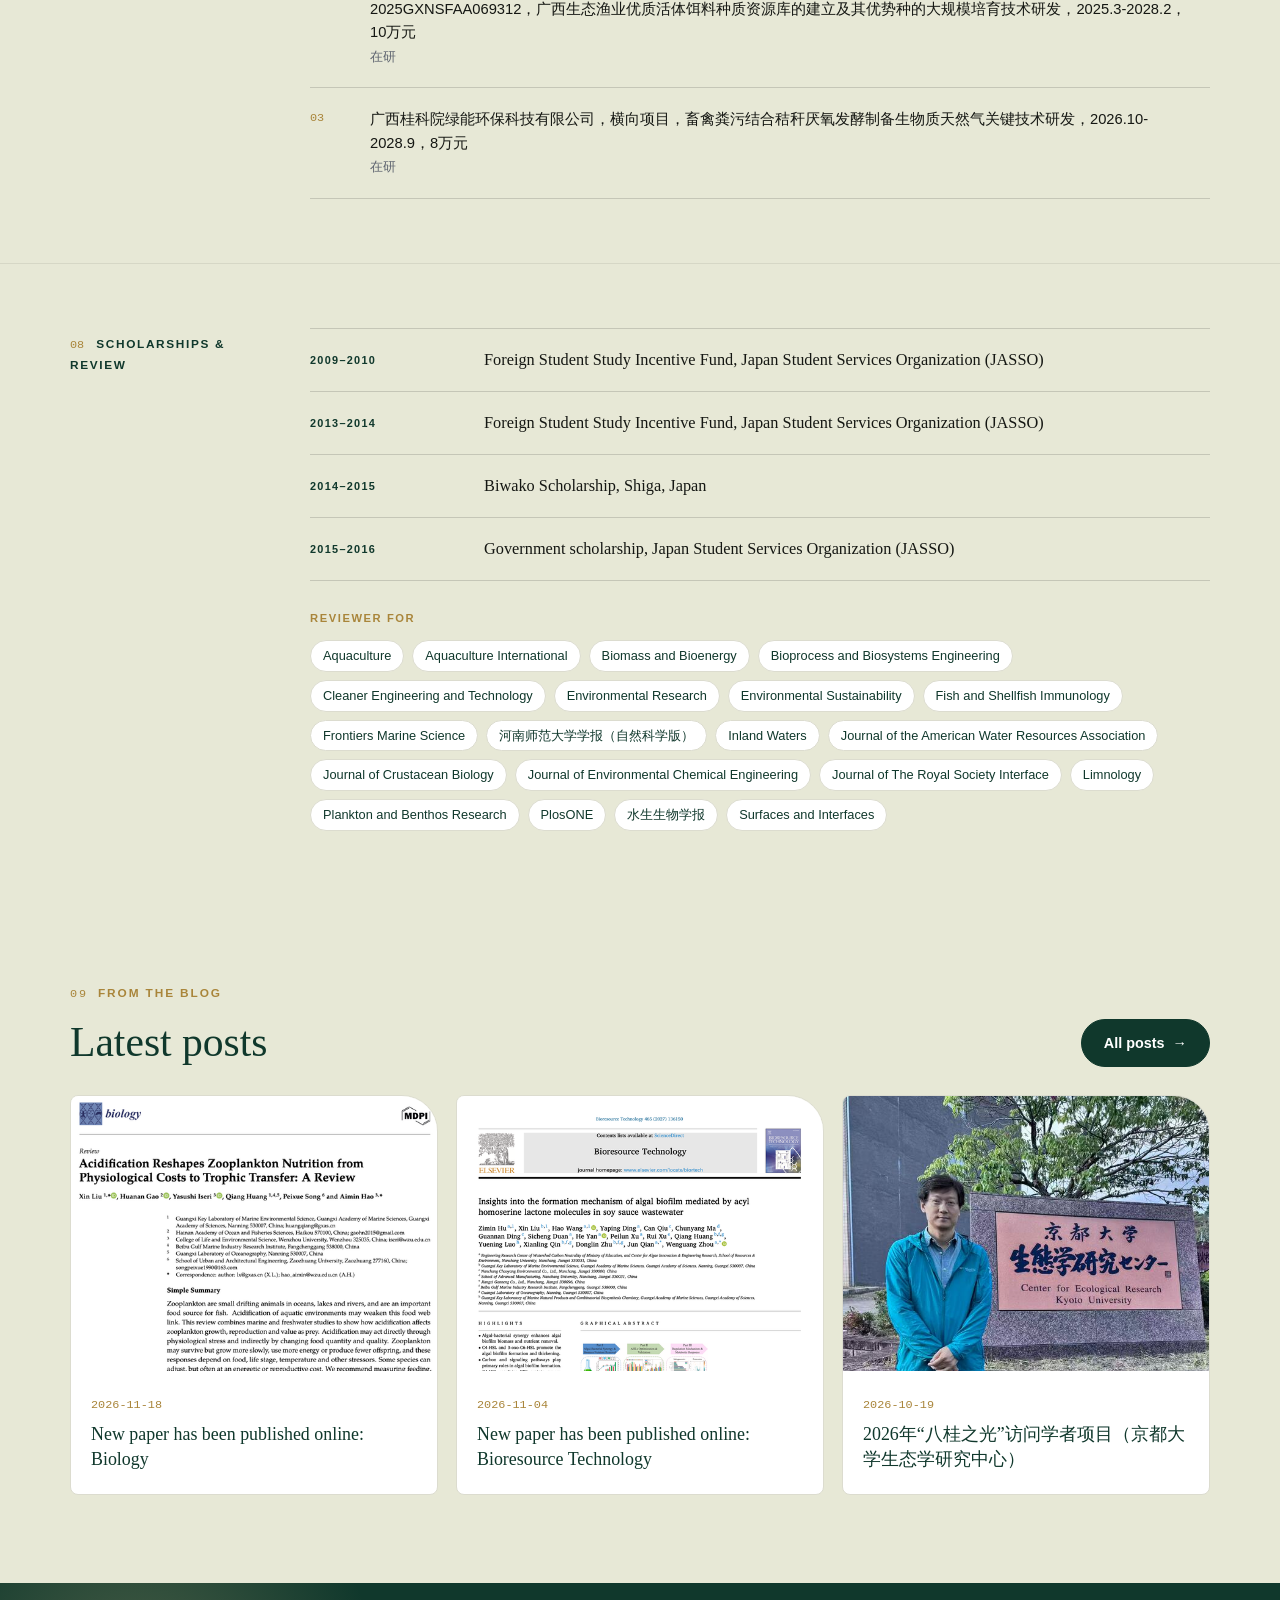
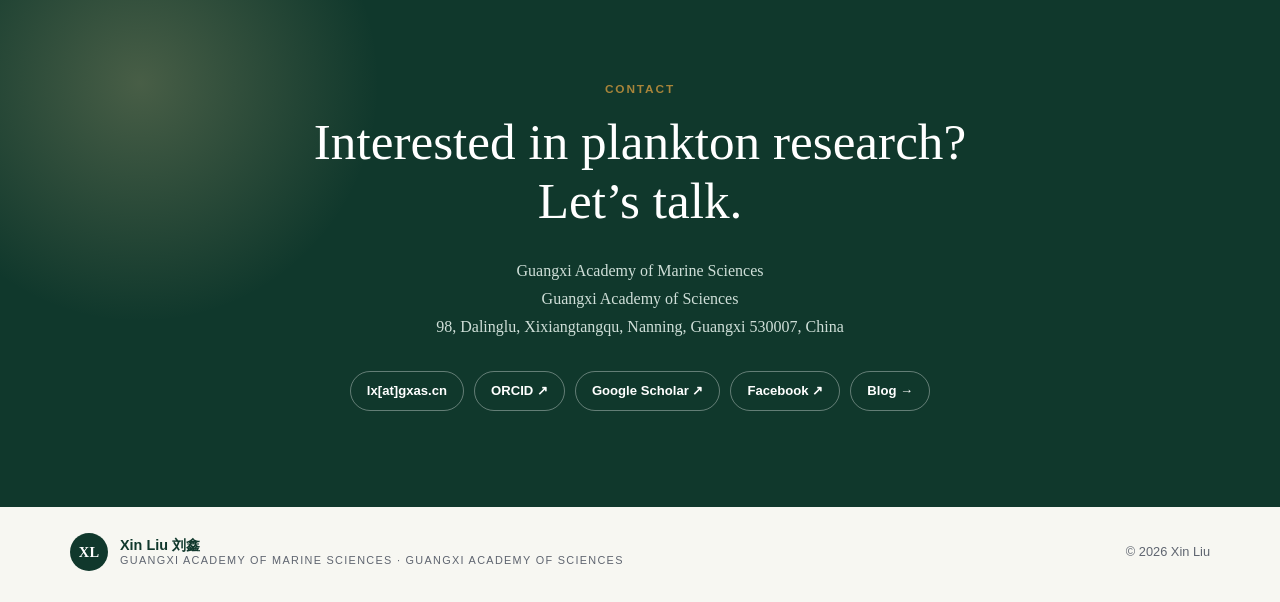
==== commit f0271e81: "Research intro: bold key terms (EN/ZH/JA)" ====
--- a/index.html
+++ b/index.html
@@ -7,7 +7,7 @@
 <title>Xin Liu 刘鑫 · Plankton Ecology &amp; Engineering</title>
 <meta content="Xin Liu (刘鑫) — plankton ecology and engineering, Guangxi Academy of Marine Sciences, Guangxi Academy of Sciences." name="description"/>
 <link href="assets/favicon.svg" rel="icon" type="image/svg+xml"/>
-<link href="assets/style.css?v=i19" rel="stylesheet"/>
+<link href="assets/style.css?v=i20" rel="stylesheet"/>
 </head>
 <body data-page="home">
 <header class="site-header">
@@ -148,7 +148,7 @@
 <div>
 <p class="eyebrow" data-i18n="research.eyebrow">Research interests</p>
 <h2 class="sec-title" data-i18n="research.title">Plankton in changing waters: ecology, impacts and <span class="hl">engineering</span>.</h2>
-<div class="sec-intro" data-i18n="research.intro"><p>Plankton is a term used to describe the diverse group of microscopic organisms that drift in water bodies, including oceans, lakes, and rivers. These organisms play a vital role in the functioning of aquatic ecosystems, serving as the primary source of food for many species of fish and other higher trophic level organisms. The abundance and distribution of plankton are influenced by a complex interplay of physical, chemical, and biological processes, and understanding these dynamics is crucial for predicting and managing the health of aquatic ecosystems.</p><p>My research in plankton ecology is ongoing in several key areas, including the effects of environmental factors such as light, temperature, and water currents on plankton populations, the role of biological processes such as predation and competition in shaping the structure of plankton communities, and the impact of human activities such as pollution and climate change on plankton populations. Additionally, new methods and technologies are being developed to better understand plankton populations and the dynamics of their interactions with their environment. My ongoing research in plankton ecology presents opportunities for new discoveries and advances that have the potential to improve our understanding of aquatic ecosystems and the role of plankton in these systems.</p><p>In parallel, I develop plankton engineering approaches that put plankton to practical use. This work includes photobioreactors for efficient microalgal cultivation and carbon fixation, algae-based treatment of wastewater with recovery of nutrients such as phosphorus, the conversion of overgrown aquatic plants into energy and nutrients for growing algae and crops, the control of harmful algal blooms, and the mass culture of live plankton as feed for aquaculture. By linking ecological understanding with engineering design, I aim to turn plankton from an object of study into a tool for cleaner water and sustainable resource use — powering a green world with plankton.</p></div>
+<div class="sec-intro" data-i18n="research.intro"><p>Plankton is a term used to describe the diverse group of <strong>microscopic organisms that drift</strong> in water bodies, including oceans, lakes, and rivers. These organisms play a vital role in the functioning of aquatic ecosystems, serving as the <strong>primary source of food</strong> for many species of fish and other higher trophic level organisms. The abundance and distribution of plankton are influenced by a complex interplay of <strong>physical, chemical, and biological processes</strong>, and understanding these dynamics is crucial for predicting and managing the health of aquatic ecosystems.</p><p>My research in <strong>plankton ecology</strong> is ongoing in several key areas, including the effects of <strong>environmental factors</strong> such as light, temperature, and water currents on plankton populations, the role of biological processes such as <strong>predation and competition</strong> in shaping the structure of plankton communities, and the impact of <strong>human activities</strong> such as pollution and climate change on plankton populations. Additionally, <strong>new methods and technologies</strong> are being developed to better understand plankton populations and the dynamics of their interactions with their environment. My ongoing research in plankton ecology presents opportunities for new discoveries and advances that have the potential to improve our understanding of aquatic ecosystems and the role of plankton in these systems.</p><p>In parallel, I develop <strong>plankton engineering</strong> approaches that put plankton to practical use. This work includes <strong>photobioreactors</strong> for efficient microalgal cultivation and carbon fixation, algae-based <strong>treatment of wastewater</strong> with <strong>recovery of nutrients</strong> such as phosphorus, the conversion of <strong>overgrown aquatic plants</strong> into energy and nutrients for growing algae and crops, the control of <strong>harmful algal blooms</strong>, and the mass culture of <strong>live plankton as feed for aquaculture</strong>. By linking ecological understanding with engineering design, I aim to turn plankton from an object of study into a tool for cleaner water and sustainable resource use — powering a green world with plankton.</p></div>
 <div class="cards">
 <article class="rcard"><span class="k">01</span><h3 data-i18n="rc.1.t">Copepods</h3><p data-i18n="rc.1.d">Physiology, growth and life history of freshwater copepods such as <em>Eodiaptomus japonicus</em> in Lake Biwa.</p></article>
 <article class="rcard"><span class="k">02</span><h3 data-i18n="rc.2.t">Zooplankton dynamics</h3><p data-i18n="rc.2.d">How warming, climate oscillation, eutrophication and acidification shape zooplankton populations.</p></article>
@@ -485,7 +485,7 @@
 <p>© 2026 Xin Liu</p>
 </div>
 </footer>
-<script src="assets/i18n.js?v=i21"></script>
+<script src="assets/i18n.js?v=i22"></script>
 <script src="assets/main.js?v=i4"></script>
 </body>
 </html>
--- a/assets/style.css
+++ b/assets/style.css
@@ -426,3 +426,4 @@
 .site-header .bar { width: min(1280px, 100% - 48px); }
 .site-nav { gap: 17px; }
 .site-header .brand-sub { letter-spacing: .07em; }
+.sec-intro strong { font-weight: 600; color: var(--primary); }
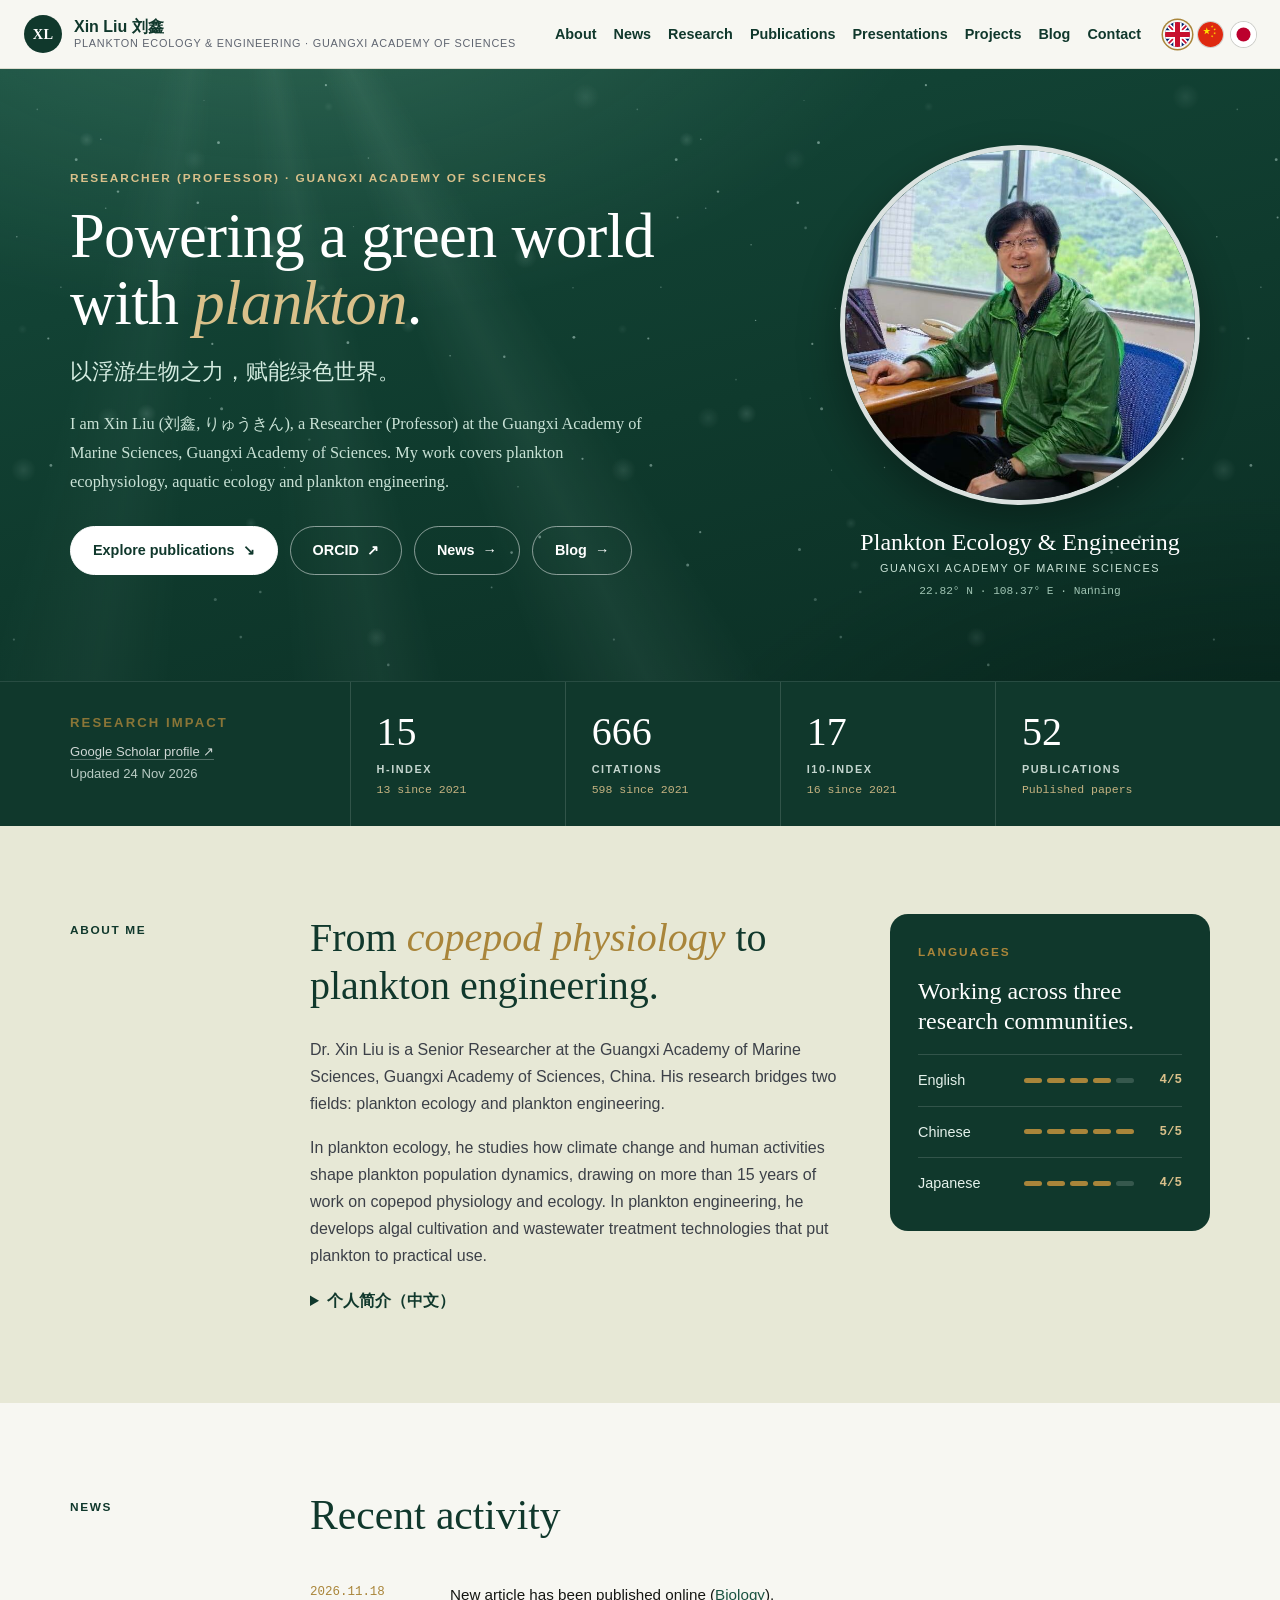
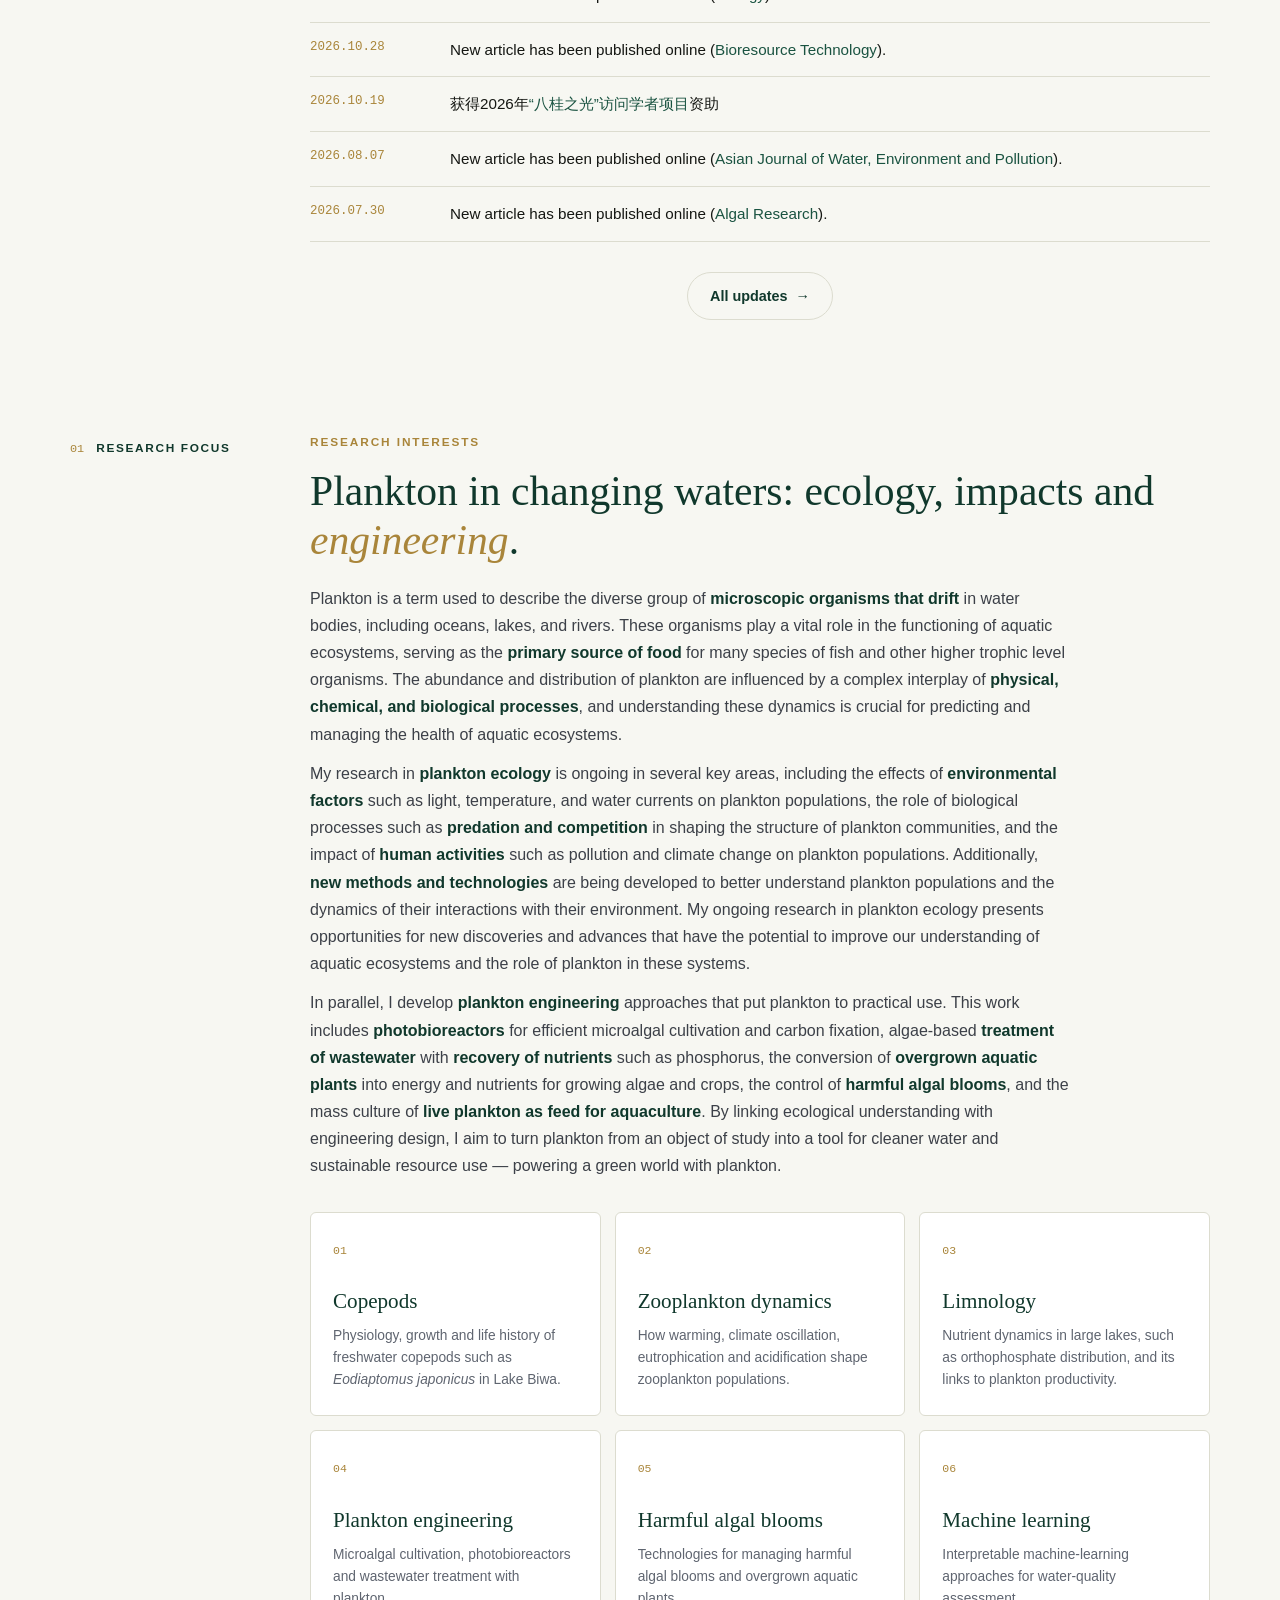
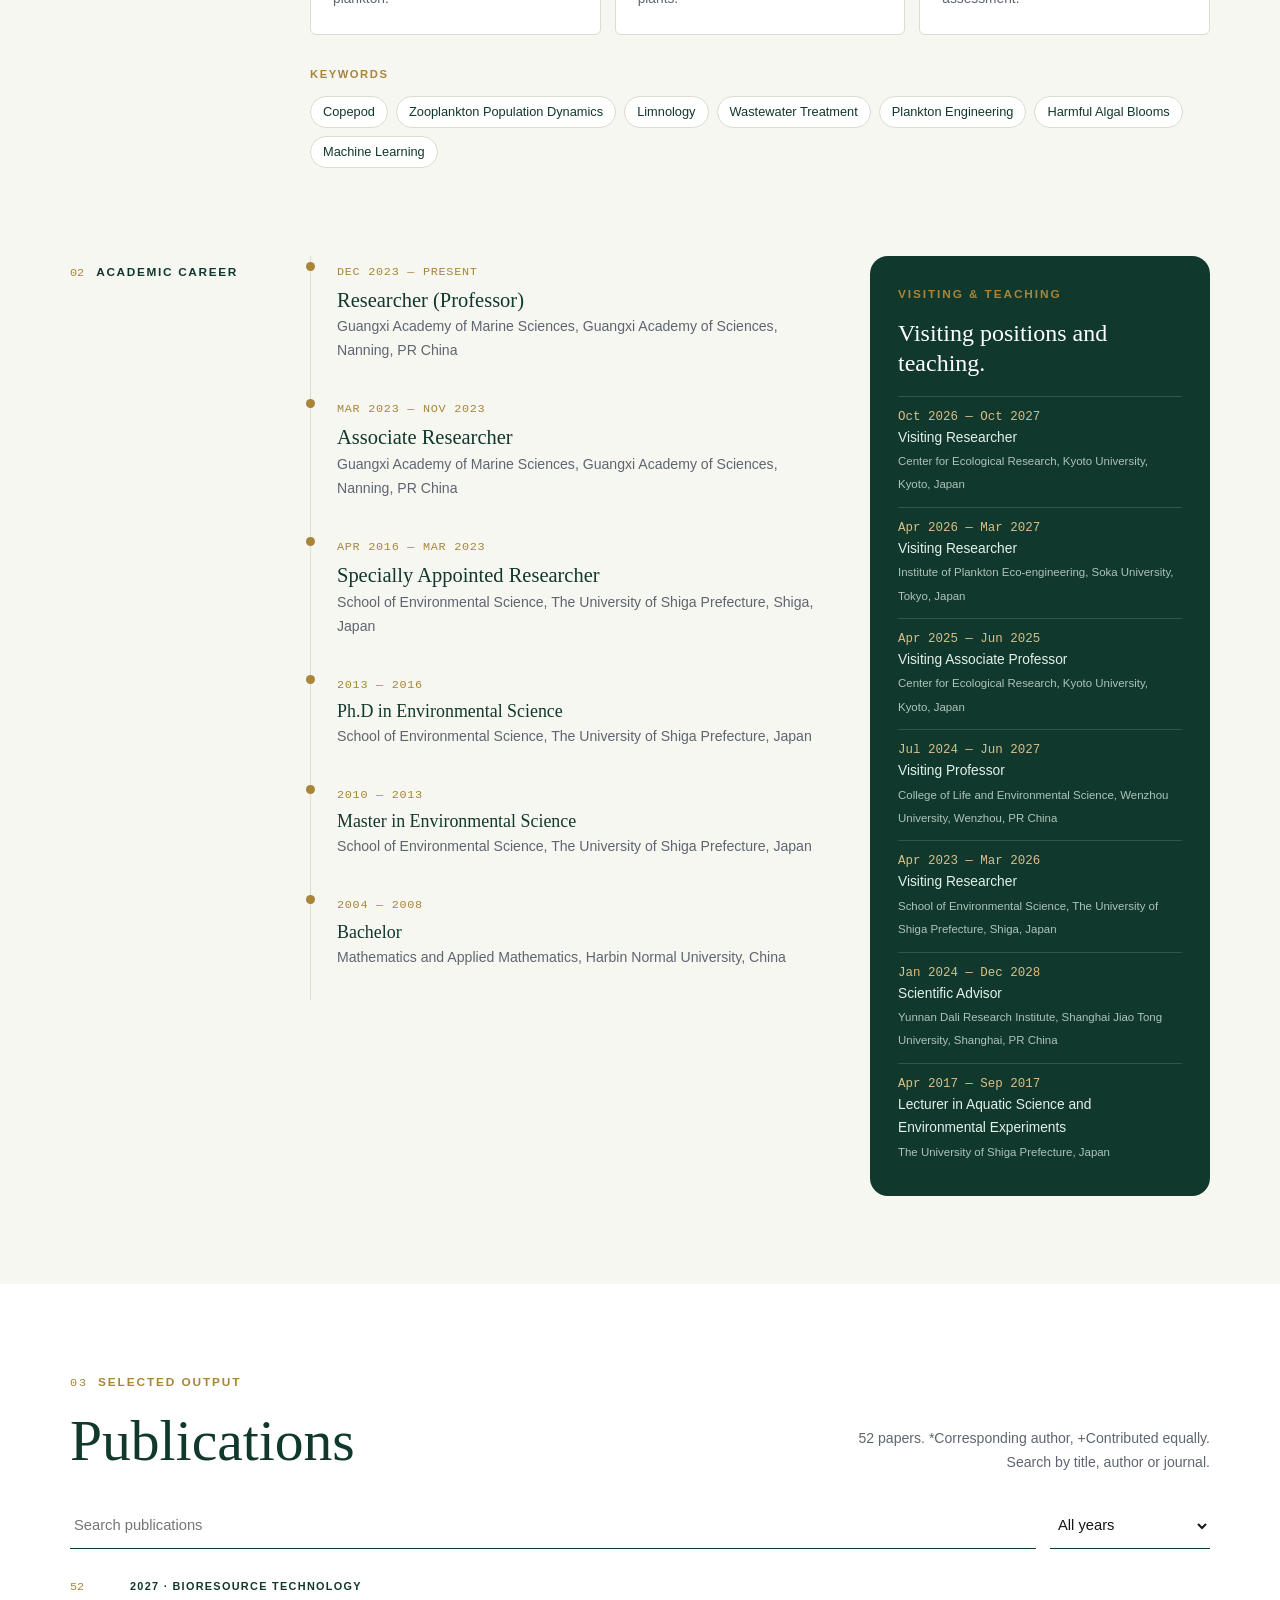
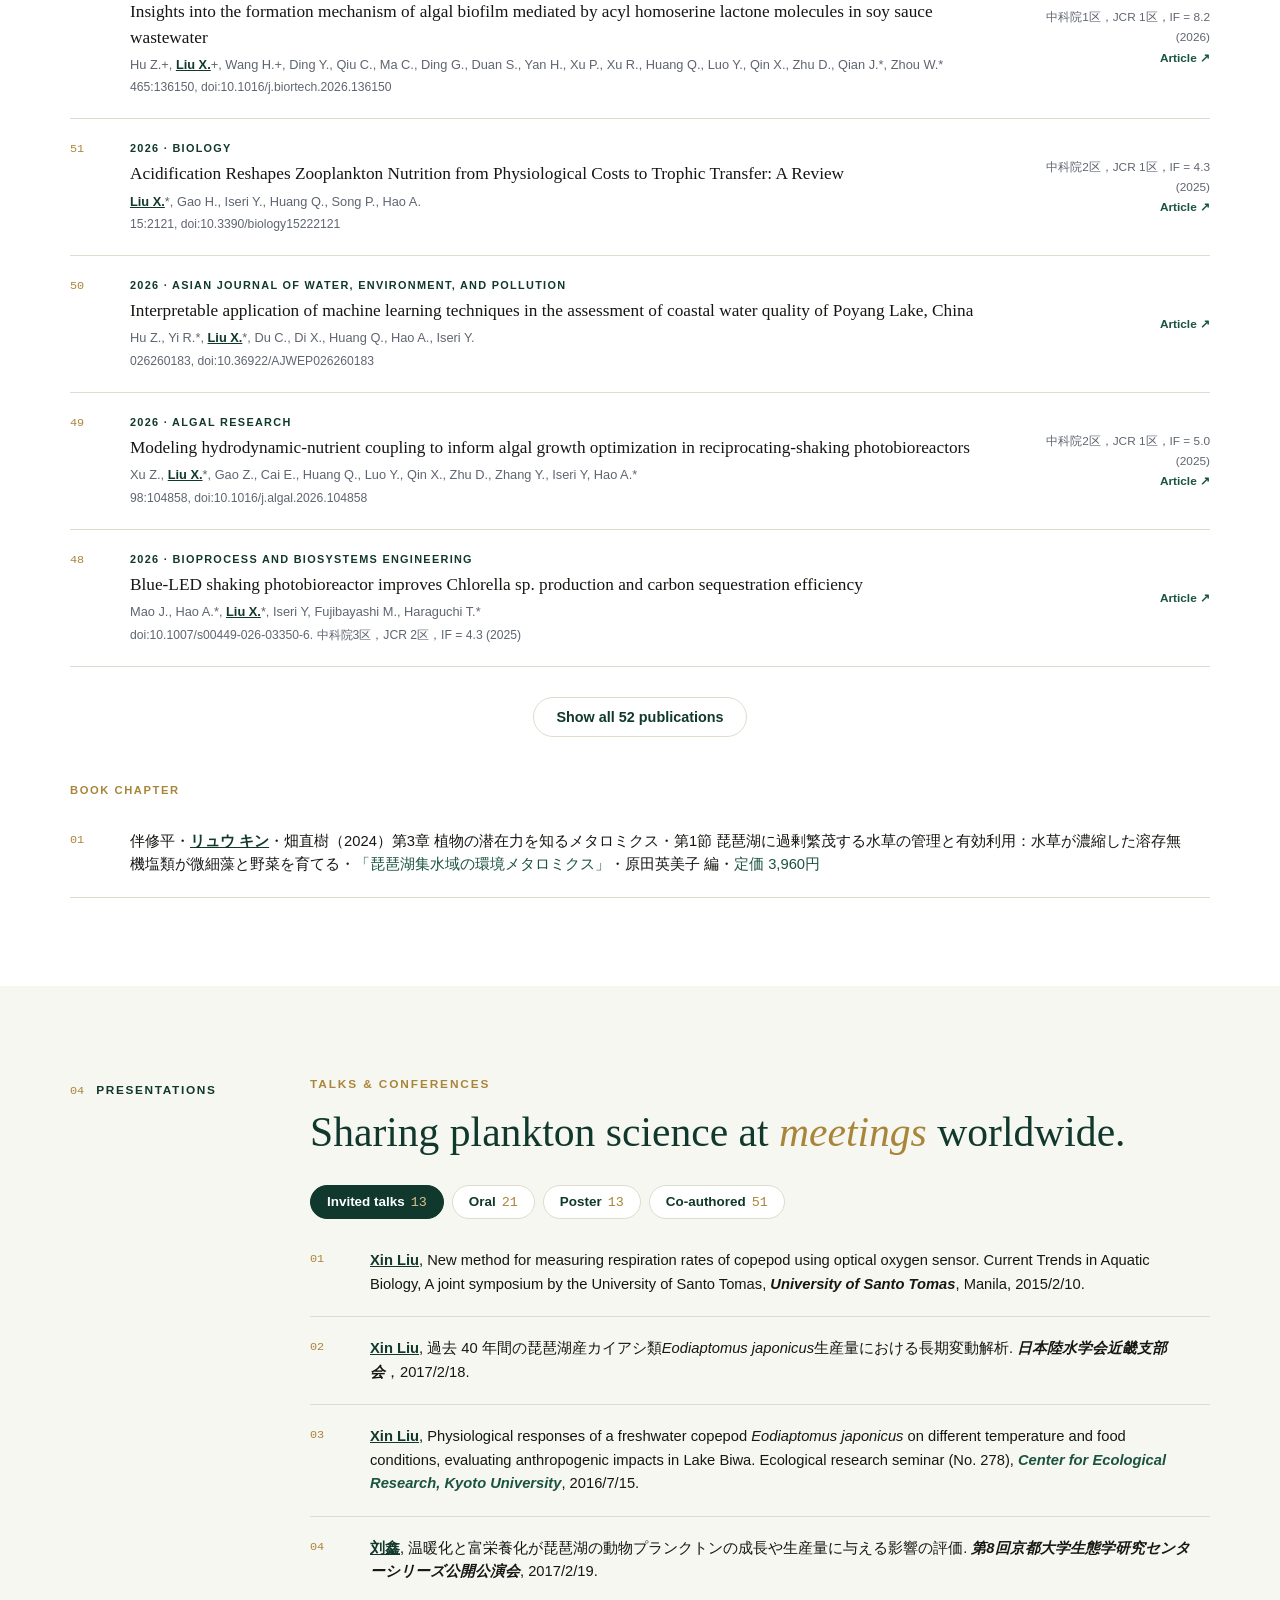
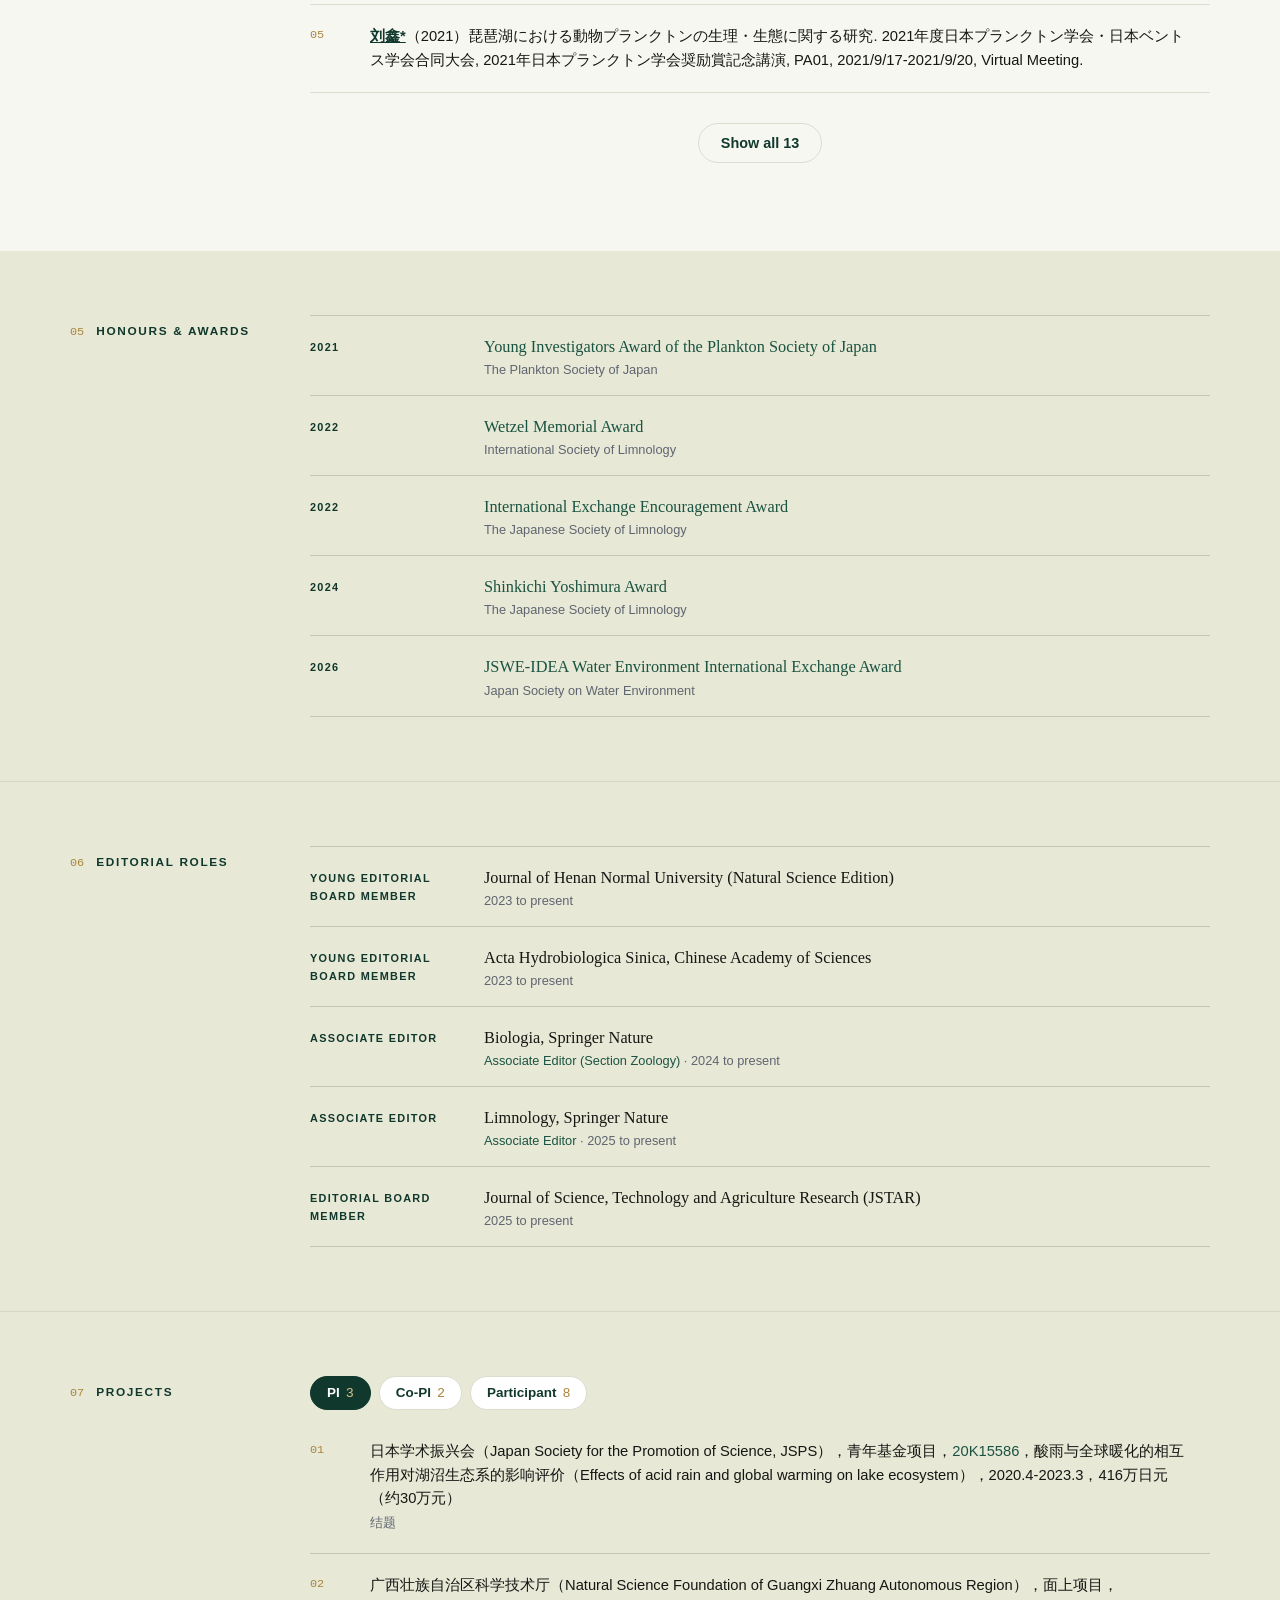
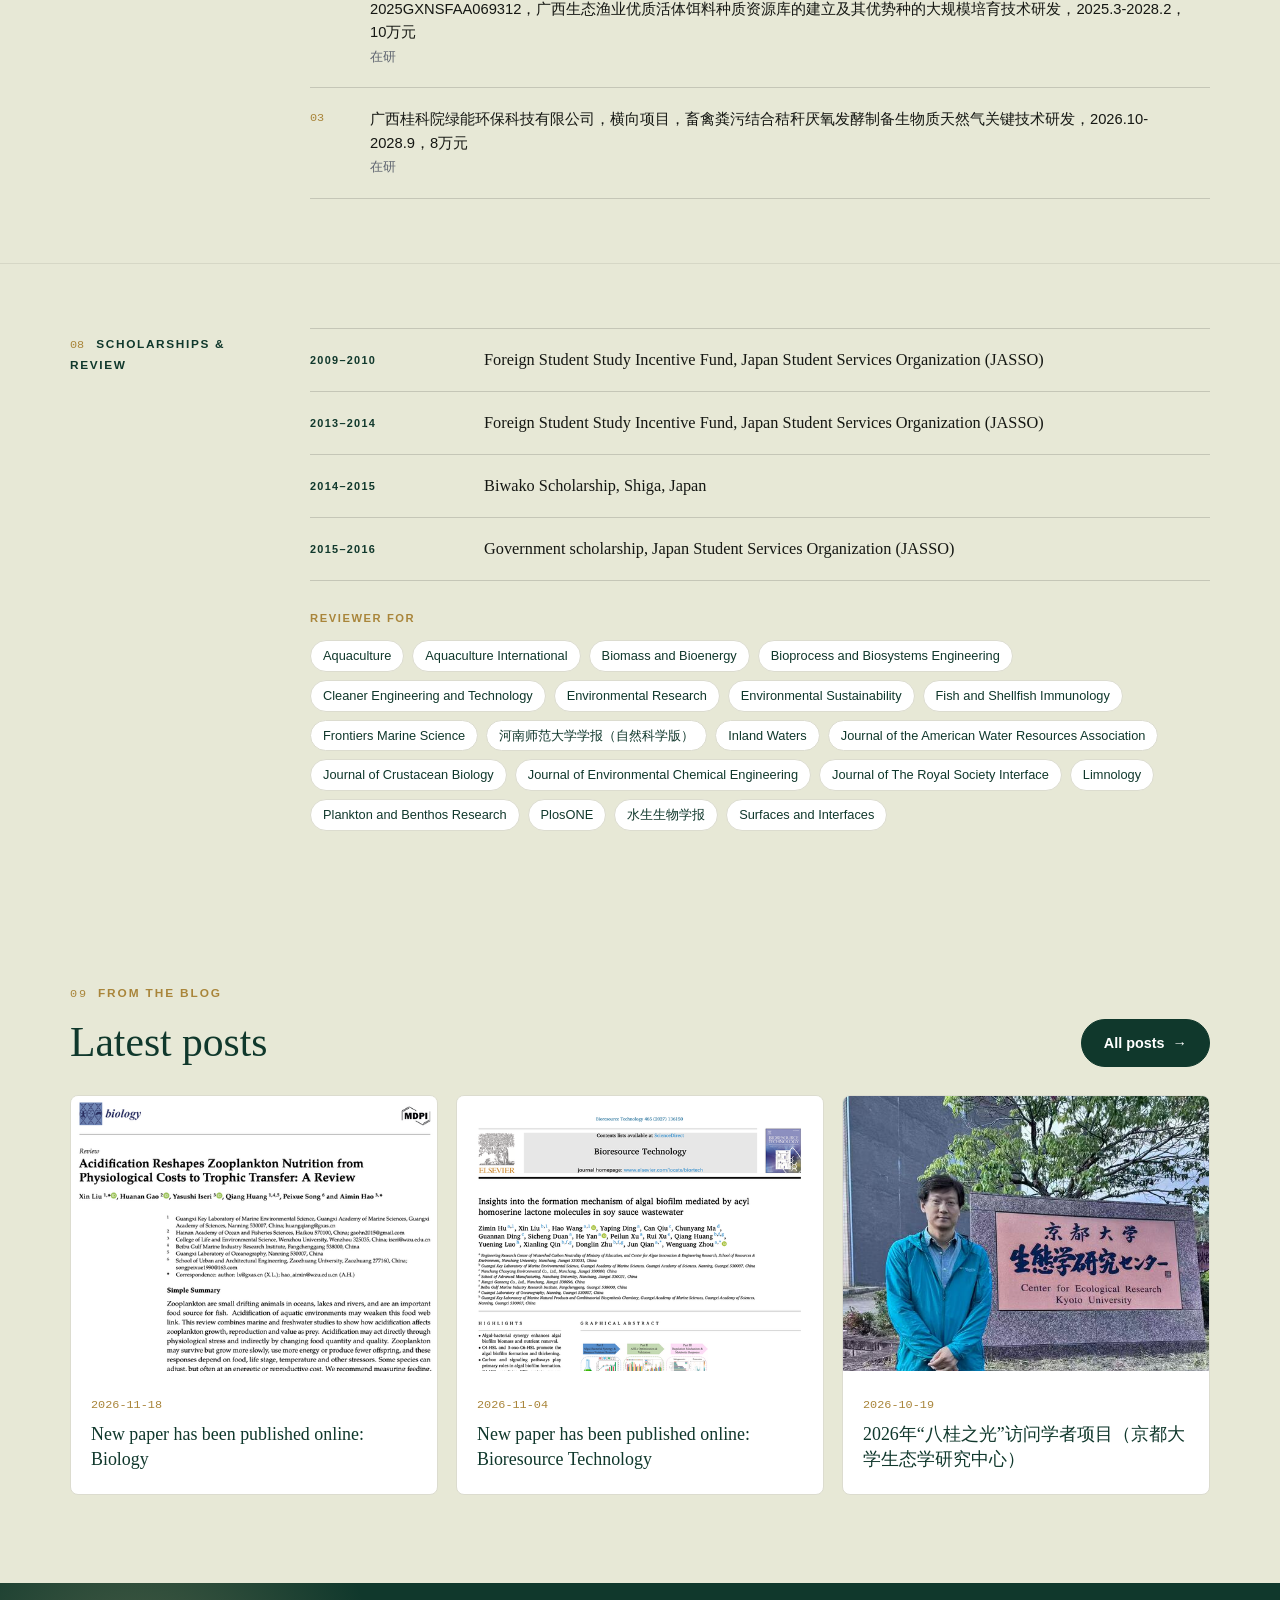
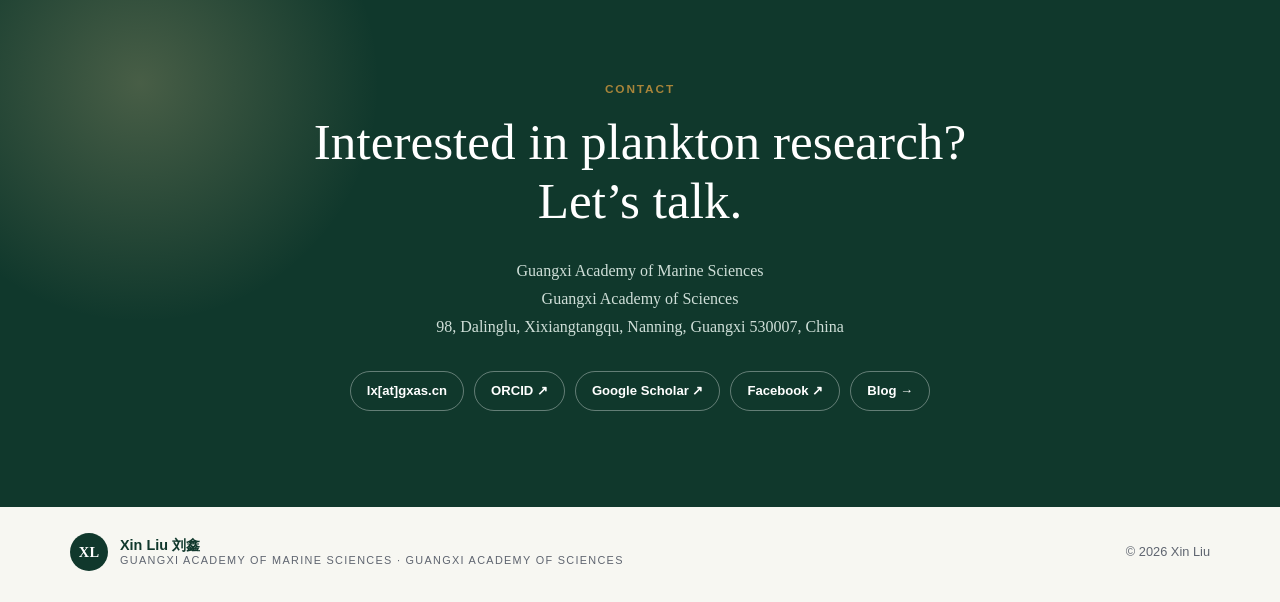
==== commit 2c014c37: "Cards: uniform small corner radius instead of one large corner" ====
--- a/index.html
+++ b/index.html
@@ -7,7 +7,7 @@
 <title>Xin Liu 刘鑫 · Plankton Ecology &amp; Engineering</title>
 <meta content="Xin Liu (刘鑫) — plankton ecology and engineering, Guangxi Academy of Marine Sciences, Guangxi Academy of Sciences." name="description"/>
 <link href="assets/favicon.svg" rel="icon" type="image/svg+xml"/>
-<link href="assets/style.css?v=i20" rel="stylesheet"/>
+<link href="assets/style.css?v=i21" rel="stylesheet"/>
 </head>
 <body data-page="home">
 <header class="site-header">
--- a/assets/style.css
+++ b/assets/style.css
@@ -115,7 +115,7 @@
 .about-text details { margin-top: 18px; }
 .about-text summary { cursor: pointer; font-weight: 600; color: var(--primary); }
 .about-text details p { margin-top: 12px; }
-.navy-card { background: var(--primary); color: var(--primary-ink); border-radius: 18px 46px 18px 18px; padding: 28px 28px 22px; }
+.navy-card { background: var(--primary); color: var(--primary-ink); border-radius: 18px; padding: 28px 28px 22px; }
 .navy-card h3 { margin: 0 0 18px; font: 400 1.5rem/1.25 var(--serif); color: #fff; }
 .navy-card ul { list-style: none; margin: 0; padding: 0; }
 .navy-card li { display: flex; justify-content: space-between; gap: 14px; padding: 11px 0; border-top: 1px solid rgba(255, 255, 255, .14); font-size: .86rem; }
@@ -126,7 +126,7 @@
 
 /* research cards */
 .cards { display: grid; grid-template-columns: repeat(3, minmax(0, 1fr)); gap: 14px; }
-.rcard { position: relative; background: var(--card); border: 1px solid var(--line); border-radius: 6px 36px 6px 6px; padding: 22px 22px 24px; min-height: 200px; }
+.rcard { position: relative; background: var(--card); border: 1px solid var(--line); border-radius: 6px; padding: 22px 22px 24px; min-height: 200px; }
 .rcard .k { font: .72rem var(--mono); color: var(--gold); }
 .rcard h3 { margin: 26px 0 10px; font: 400 1.32rem/1.3 var(--serif); color: var(--primary); }
 .rcard p { margin: 0; font-size: .86rem; line-height: 1.6; color: var(--muted); }
@@ -192,7 +192,7 @@
 
 /* blog teaser */
 .posts { display: grid; grid-template-columns: repeat(3, minmax(0, 1fr)); gap: 18px; }
-.pcard { display: flex; flex-direction: column; background: var(--card); border: 1px solid var(--line); border-radius: 8px 36px 8px 8px; overflow: hidden; color: var(--ink); }
+.pcard { display: flex; flex-direction: column; background: var(--card); border: 1px solid var(--line); border-radius: 8px; overflow: hidden; color: var(--ink); }
 .pcard:hover { text-decoration: none; border-color: var(--primary); }
 .pcard .thumb { aspect-ratio: 4 / 3; background: var(--band); overflow: hidden; }
 .pcard .thumb img { width: 100%; height: 100%; object-fit: cover; object-position: 50% 0; display: block; transition: transform .4s ease; }
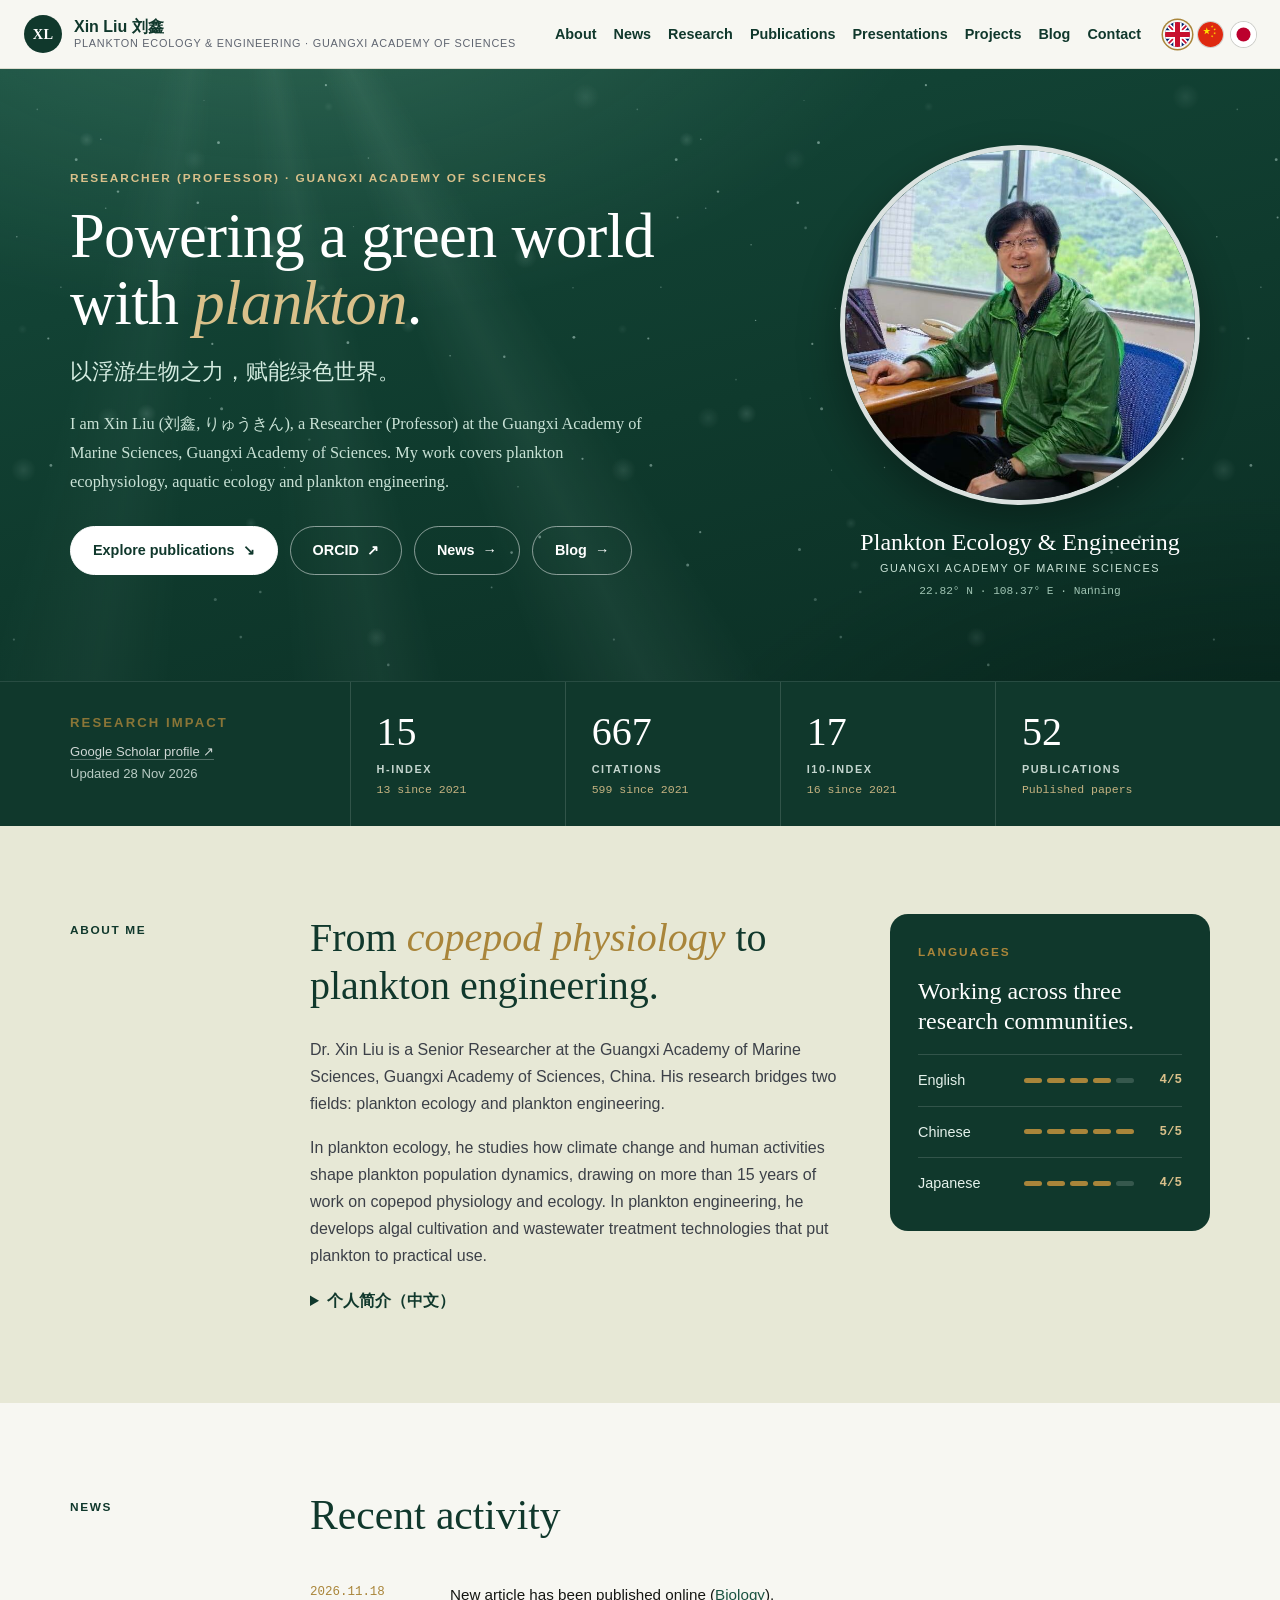
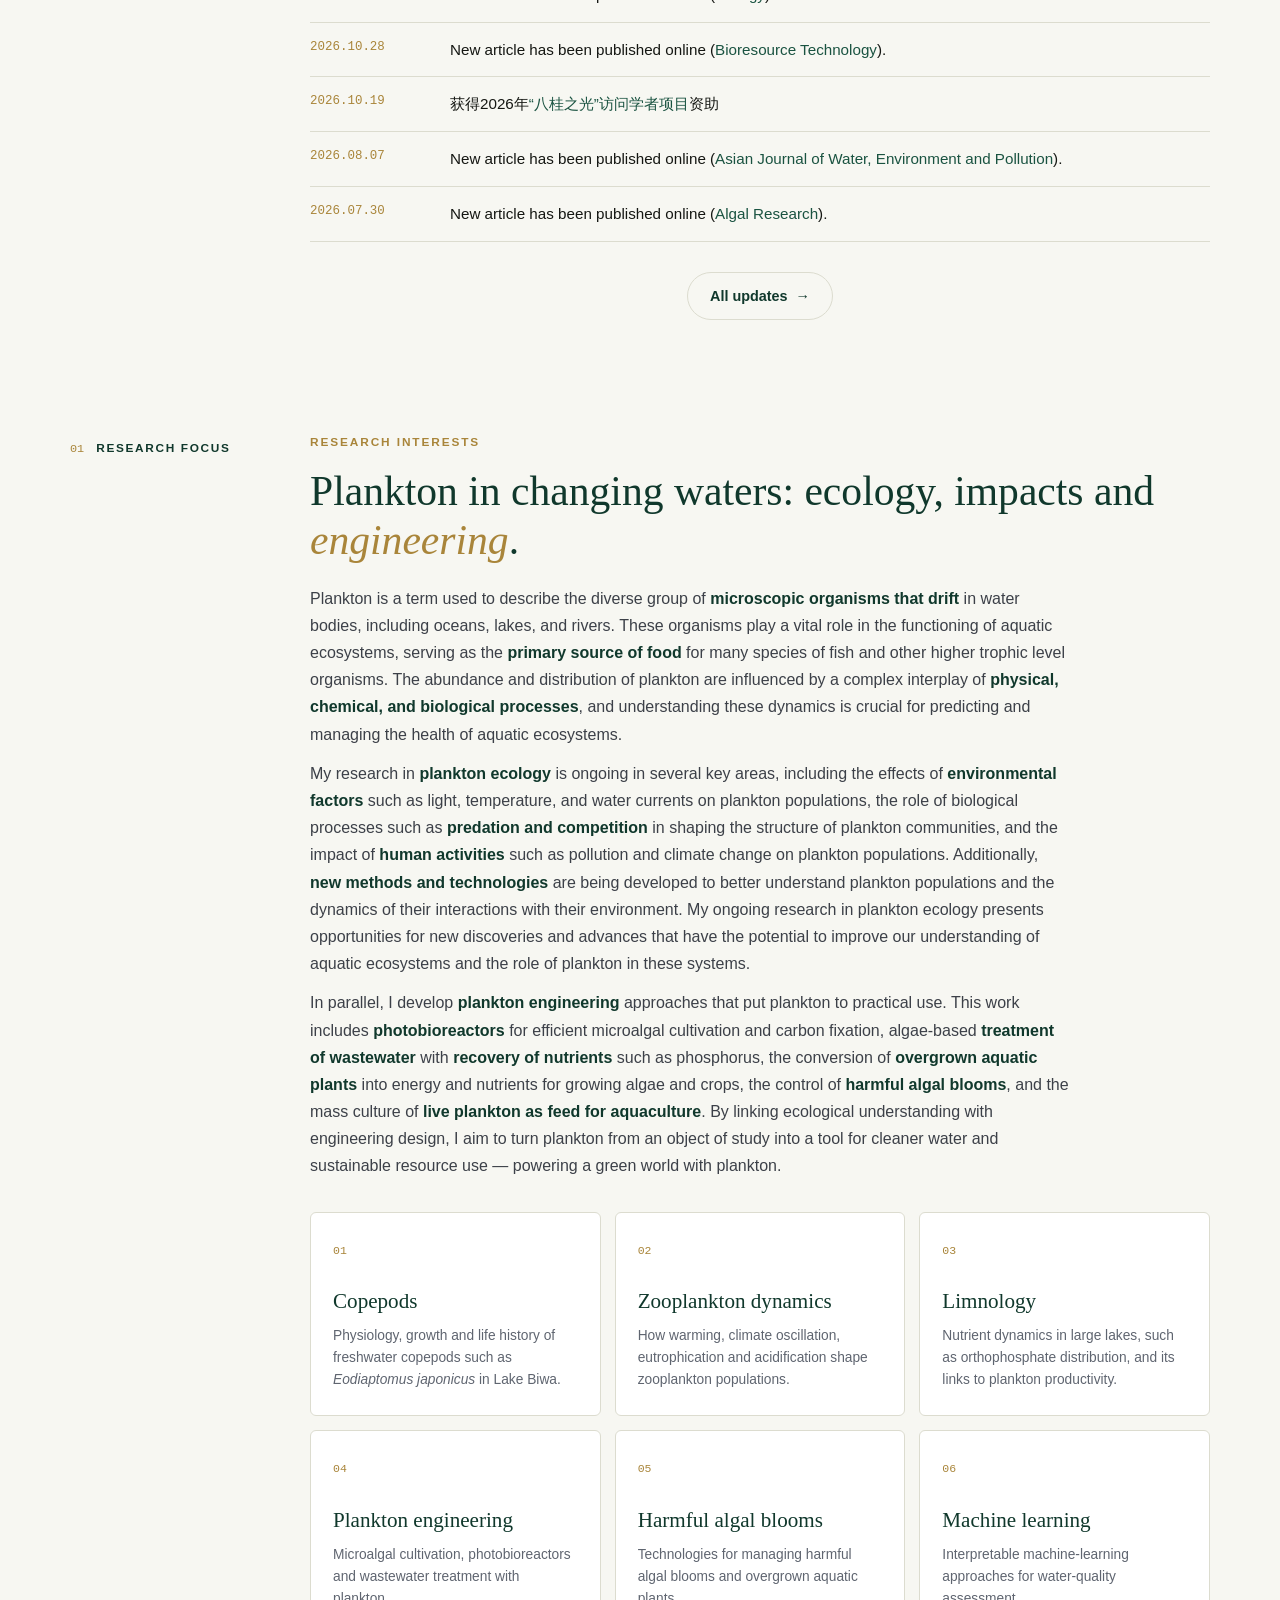
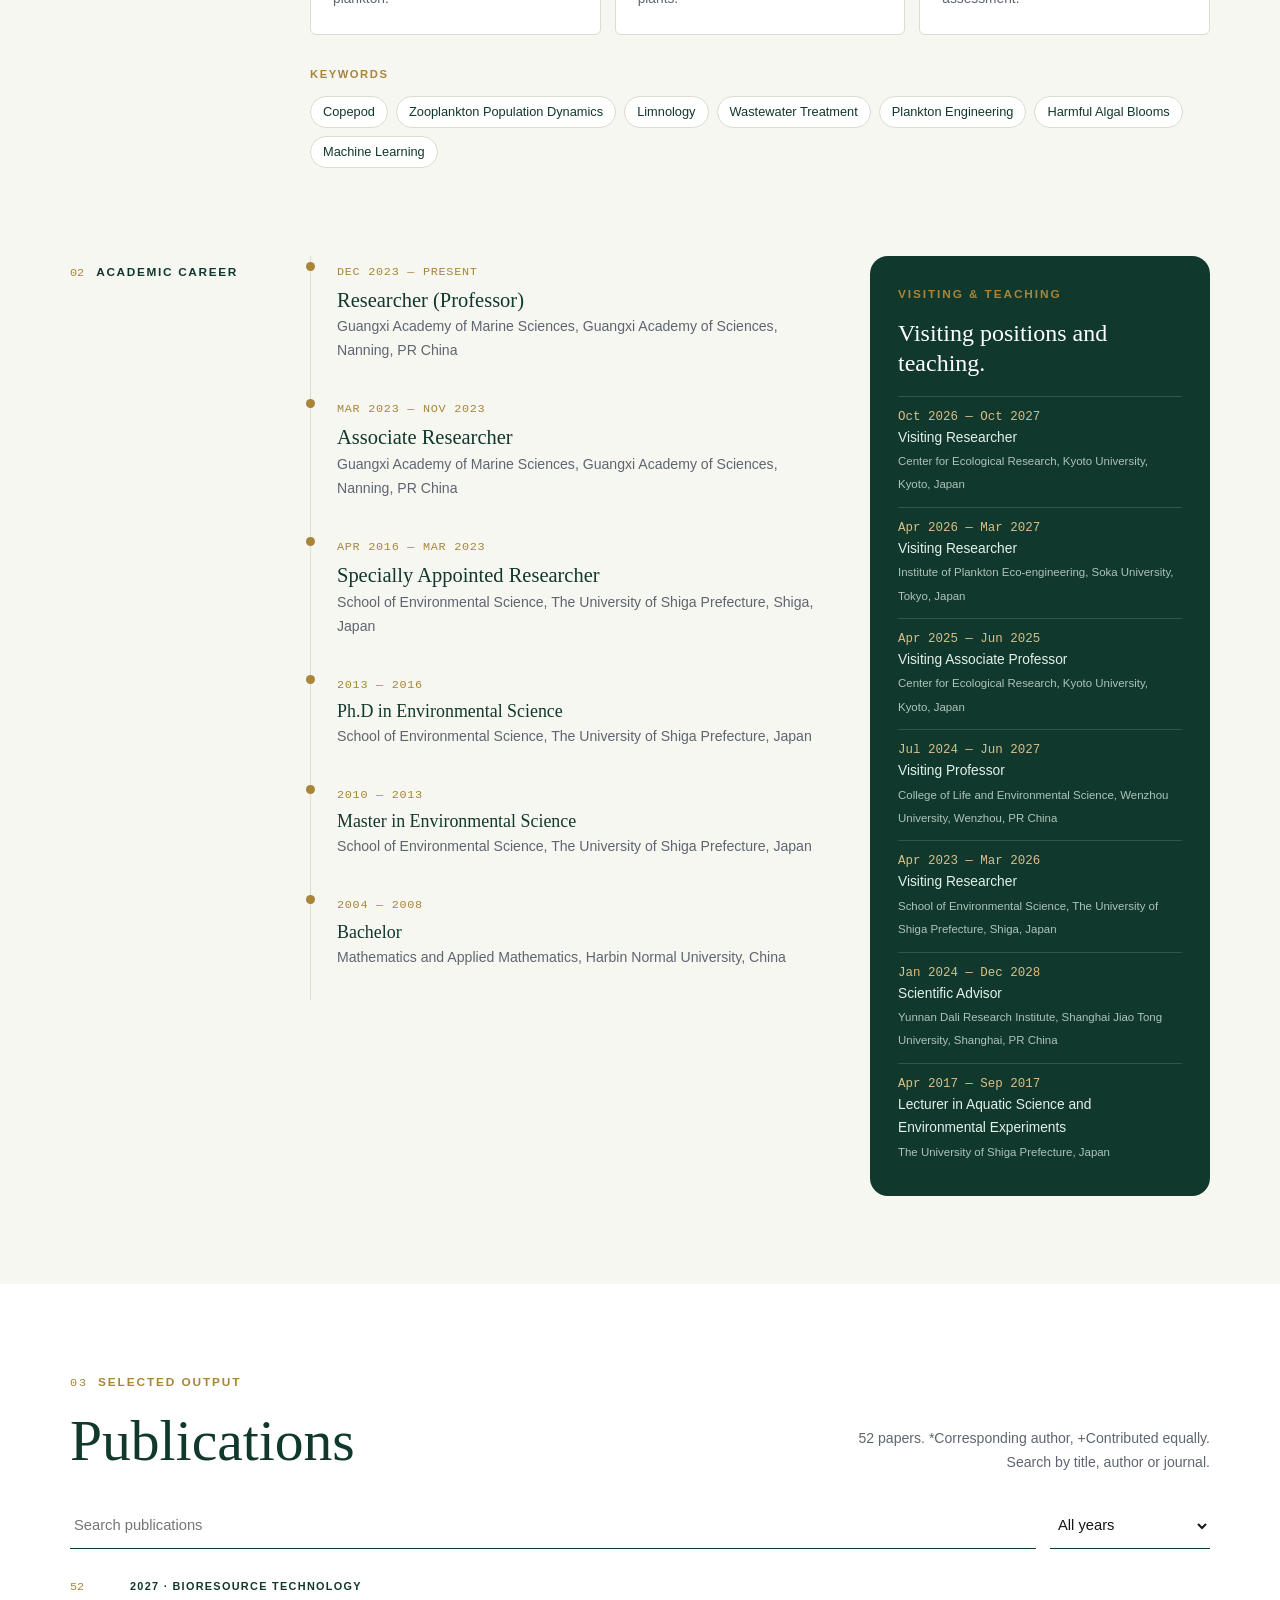
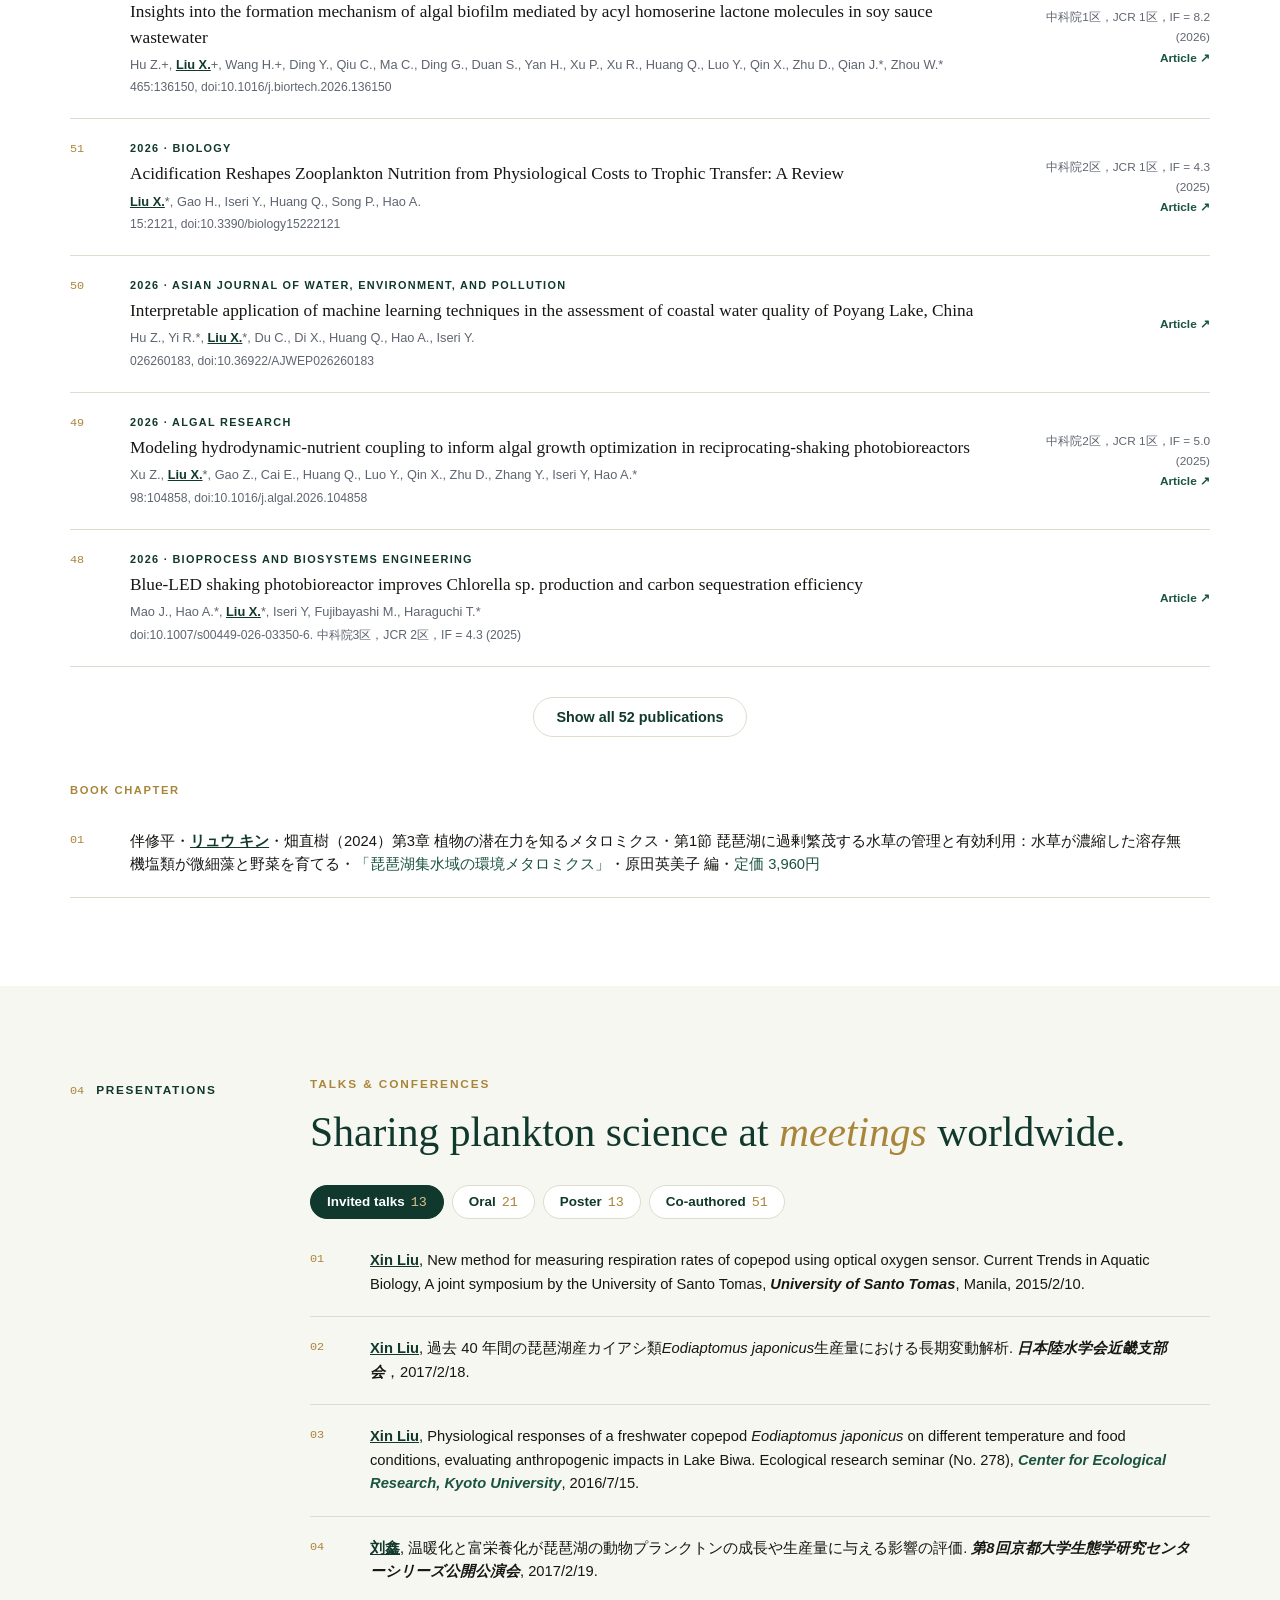
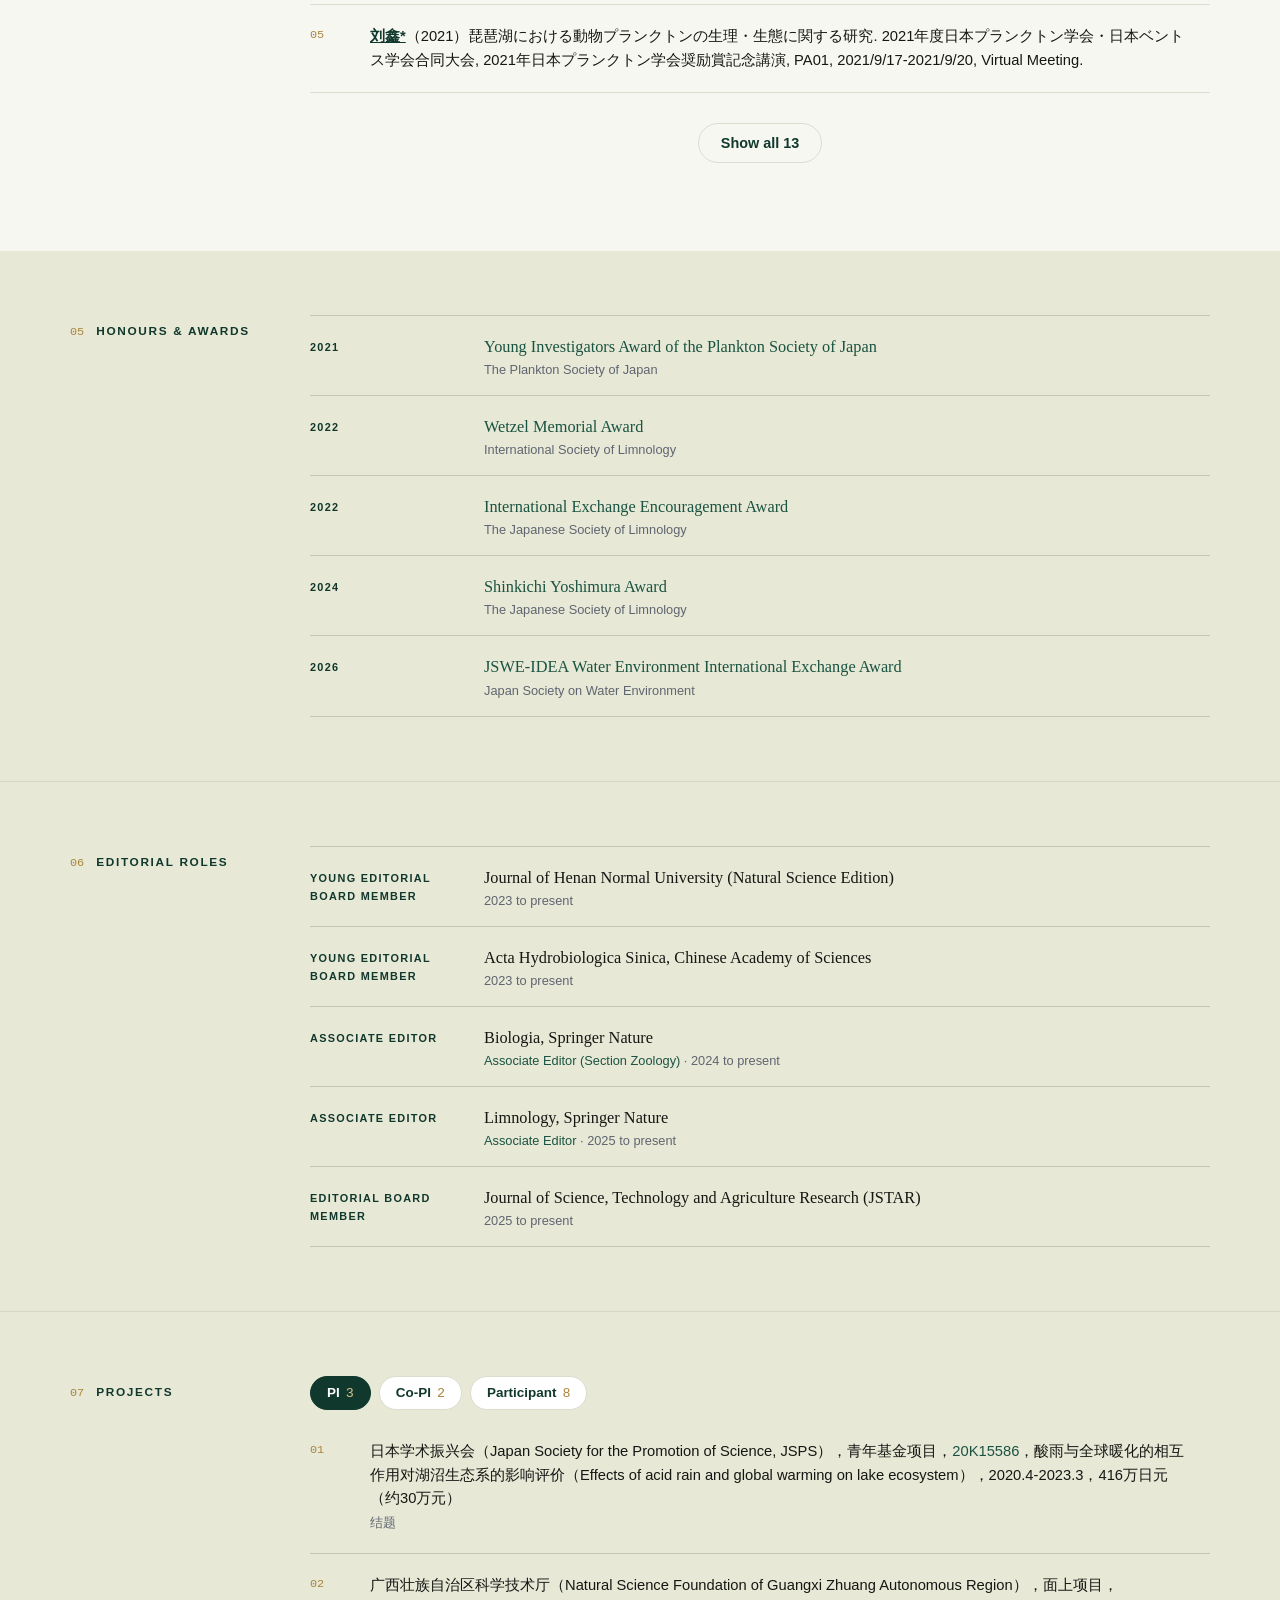
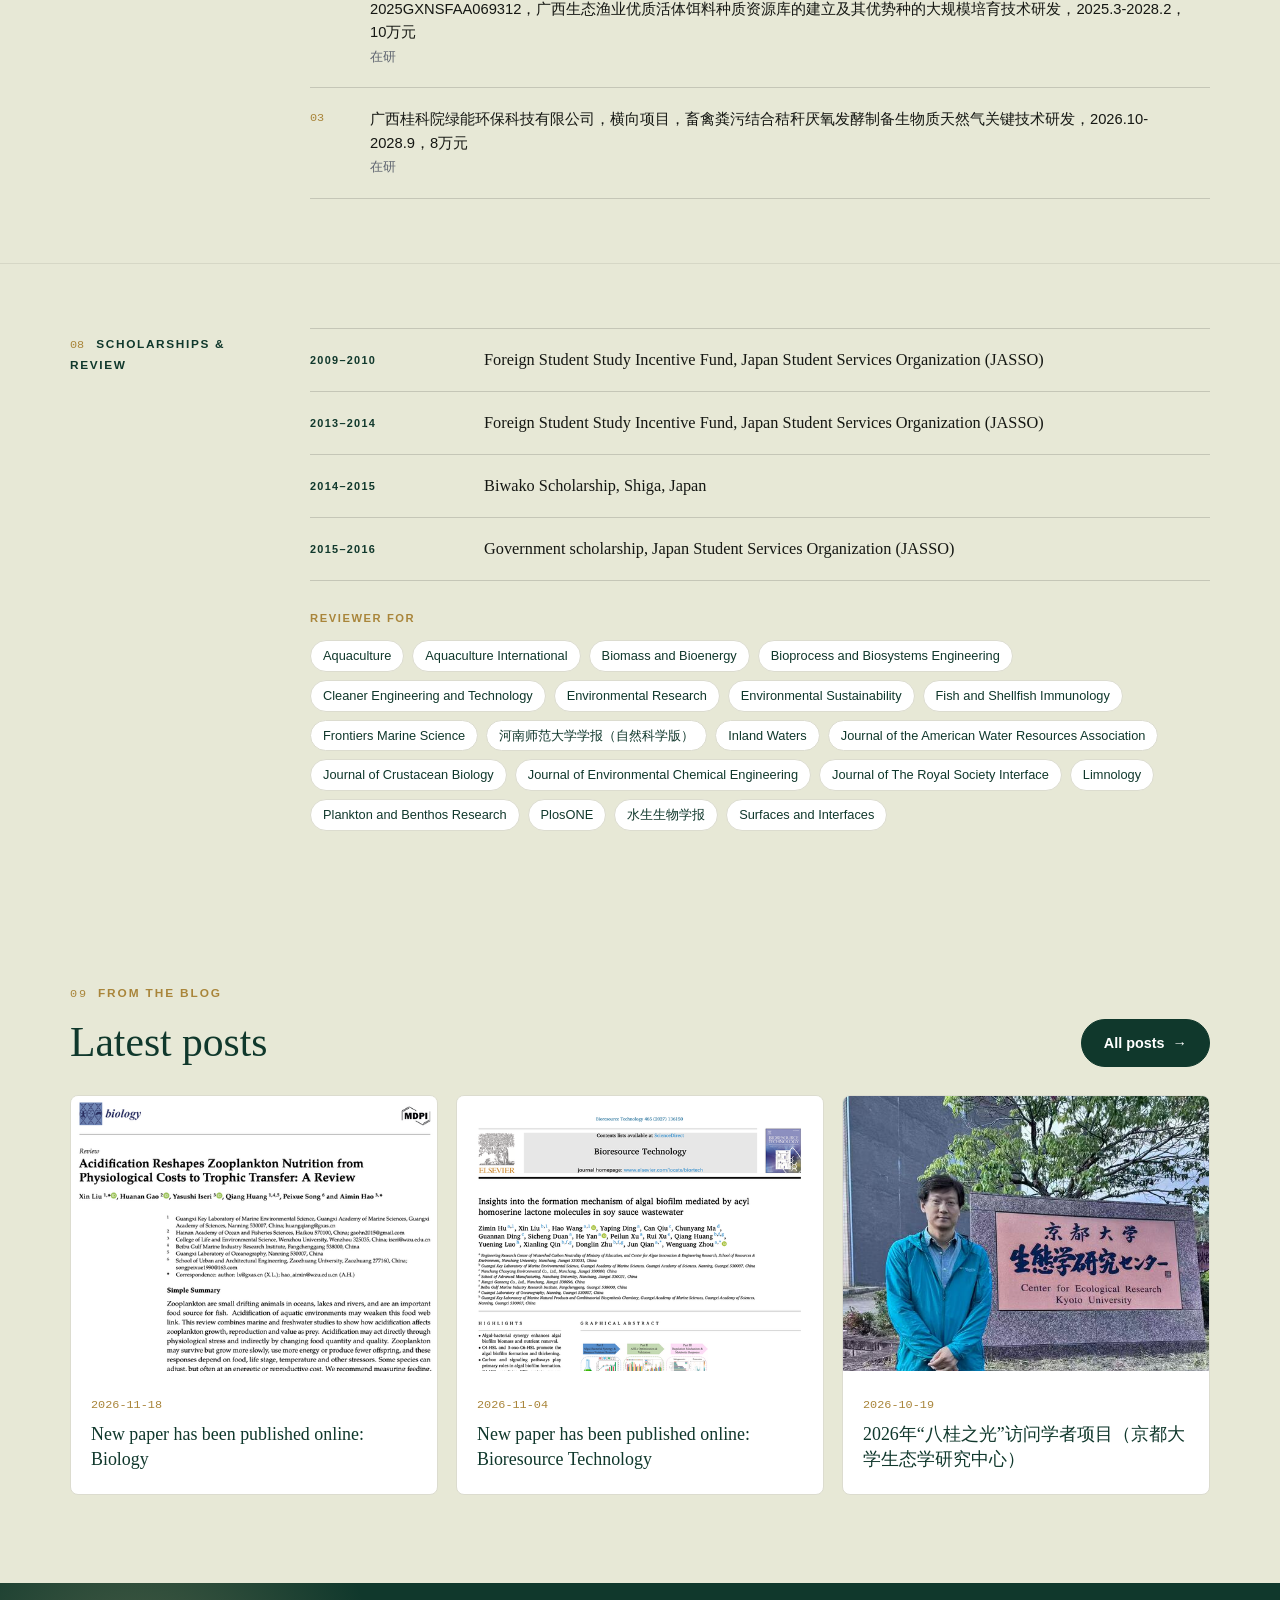
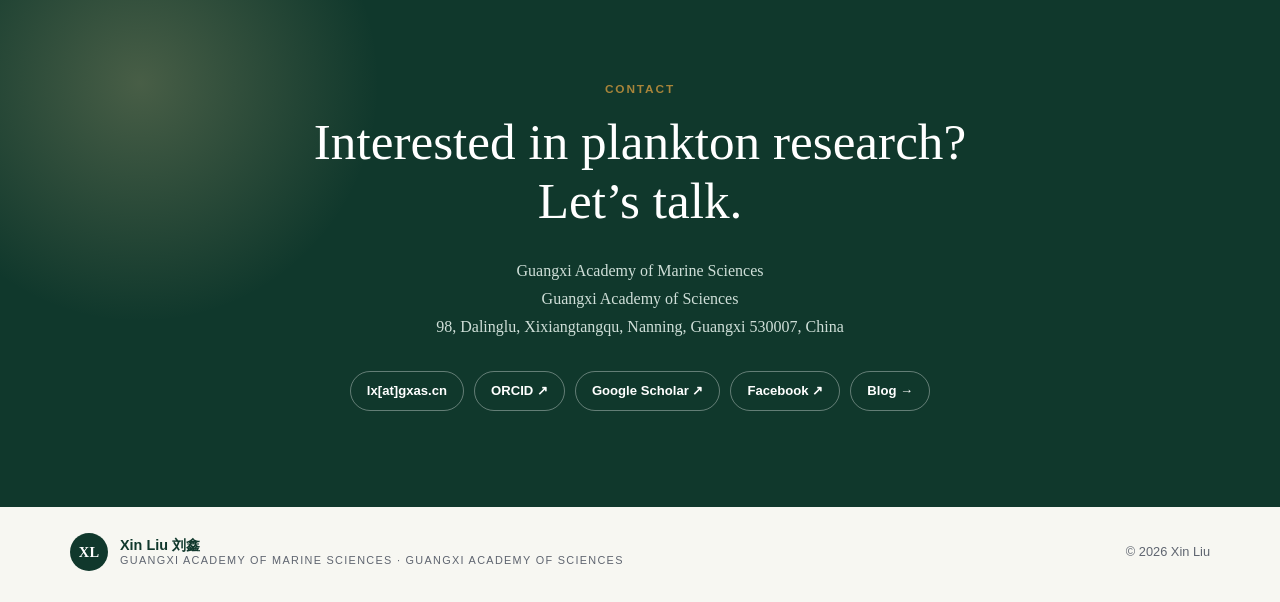
==== commit 375875bf: "Update Google Scholar numbers" ====
--- a/index.html
+++ b/index.html
@@ -56,9 +56,9 @@
 </section>
 <section aria-label="Research impact" class="metrics">
 <div class="wrap">
-<div class="m-label"><p class="eyebrow" data-i18n="impact.label">Research impact</p><p><a data-i18n="impact.profile" href="https://scholar.google.com/citations?user=rmsd73IAAAAJ&amp;hl=en" rel="noopener" target="_blank">Google Scholar profile ↗</a><br/><span data-scholar="updated">Updated 24 Nov 2026</span></p></div>
+<div class="m-label"><p class="eyebrow" data-i18n="impact.label">Research impact</p><p><a data-i18n="impact.profile" href="https://scholar.google.com/citations?user=rmsd73IAAAAJ&amp;hl=en" rel="noopener" target="_blank">Google Scholar profile ↗</a><br/><span data-scholar="updated">Updated 28 Nov 2026</span></p></div>
 <div class="m"><span class="num" data-scholar="h_index">15</span><span class="cap" data-i18n="impact.cap1">h-index</span><span class="since" data-scholar="h_index_since">13 since 2021</span></div>
-<div class="m"><span class="num" data-scholar="citations">666</span><span class="cap" data-i18n="impact.cap2">Citations</span><span class="since" data-scholar="citations_since">598 since 2021</span></div>
+<div class="m"><span class="num" data-scholar="citations">667</span><span class="cap" data-i18n="impact.cap2">Citations</span><span class="since" data-scholar="citations_since">599 since 2021</span></div>
 <div class="m"><span class="num" data-scholar="i10_index">17</span><span class="cap" data-i18n="impact.cap3">i10-index</span><span class="since" data-scholar="i10_index_since">16 since 2021</span></div>
 <div class="m"><span class="num">52</span><span class="cap" data-i18n="impact.cap4">Publications</span><span class="since" data-i18n="impact.pubsNote">Published papers</span></div>
 </div>
@@ -458,9 +458,9 @@
 <a class="btn" data-i18n="blogt.all" href="blog.html" rel="noopener" target="_blank">All posts <span aria-hidden="true">→</span></a>
 </div>
 <div class="posts">
-<a class="pcard" href="blog.html#new-paper-has-published-online-biology"><div class="thumb"><img alt="" loading="lazy" src="assets/img/screenshot-2026-11-18-at-22-34-41_orig.png"/></div><div class="pc-body"><time>2026-11-18</time><h3>New paper has been published online: Biology</h3></div></a>
-<a class="pcard" href="blog.html#new-paper-has-published-online-bioresource-technology"><div class="thumb"><img alt="" loading="lazy" src="assets/img/screenshot-2026-11-04-at-12-34-19_orig.png"/></div><div class="pc-body"><time>2026-11-04</time><h3>New paper has been published online: Bioresource Technology</h3></div></a>
-<a class="pcard" href="blog.html#20268273694"><div class="thumb"><img alt="" loading="lazy" src="assets/img/6ac3fe74ad6b0b5ce326b0f5ed693cde_orig.jpg"/></div><div class="pc-body"><time>2026-10-19</time><h3>2026年“八桂之光”访问学者项目（京都大学生态学研究中心）</h3></div></a>
+<a class="pcard" href="blog.html#new-paper-has-published-online-biology"><div class="thumb"><img alt="" loading="lazy" src="assets/img/blog/2026-11-18-1.png"/></div><div class="pc-body"><time>2026-11-18</time><h3>New paper has been published online: Biology</h3></div></a>
+<a class="pcard" href="blog.html#new-paper-has-published-online-bioresource-technology"><div class="thumb"><img alt="" loading="lazy" src="assets/img/blog/2026-11-04-1.png"/></div><div class="pc-body"><time>2026-11-04</time><h3>New paper has been published online: Bioresource Technology</h3></div></a>
+<a class="pcard" href="blog.html#20268273694"><div class="thumb"><img alt="" loading="lazy" src="assets/img/blog/2026-10-19-1.jpg"/></div><div class="pc-body"><time>2026-10-19</time><h3>2026年“八桂之光”访问学者项目（京都大学生态学研究中心）</h3></div></a>
 </div>
 </div>
 </section>
